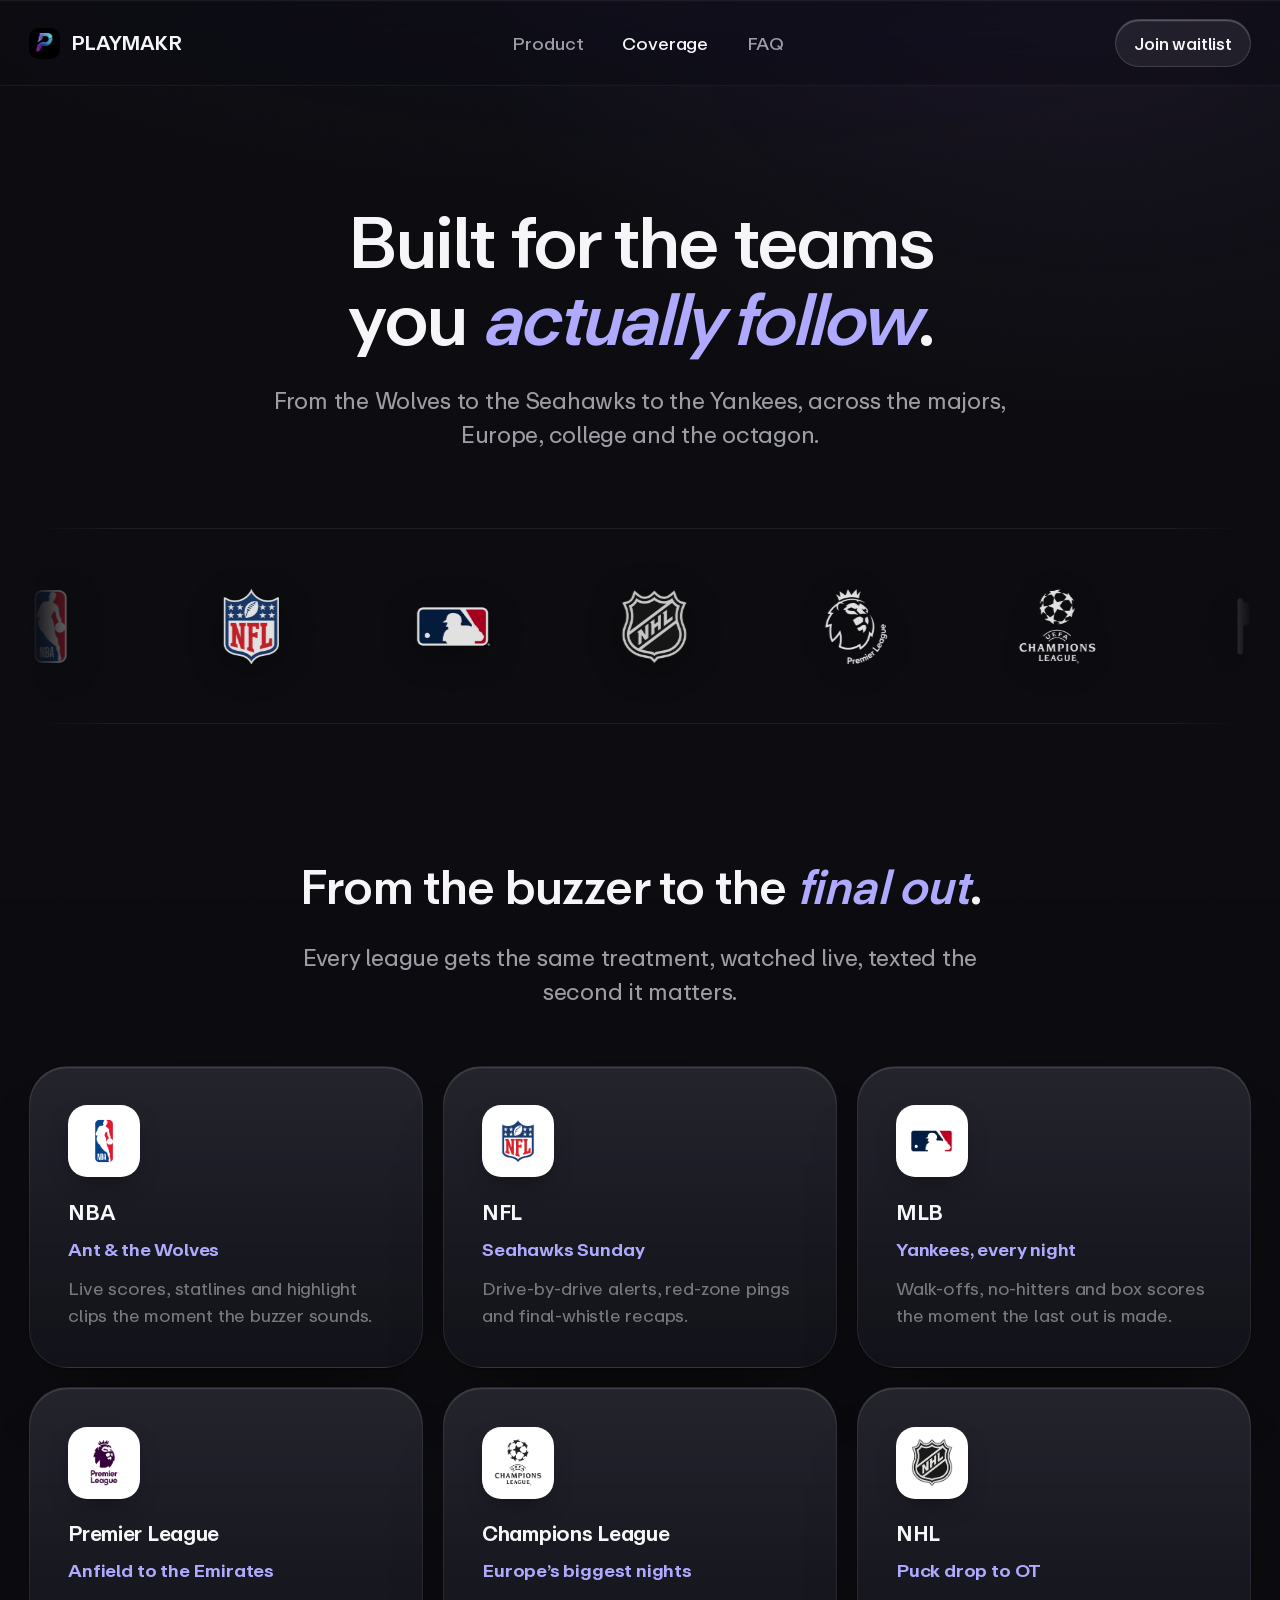
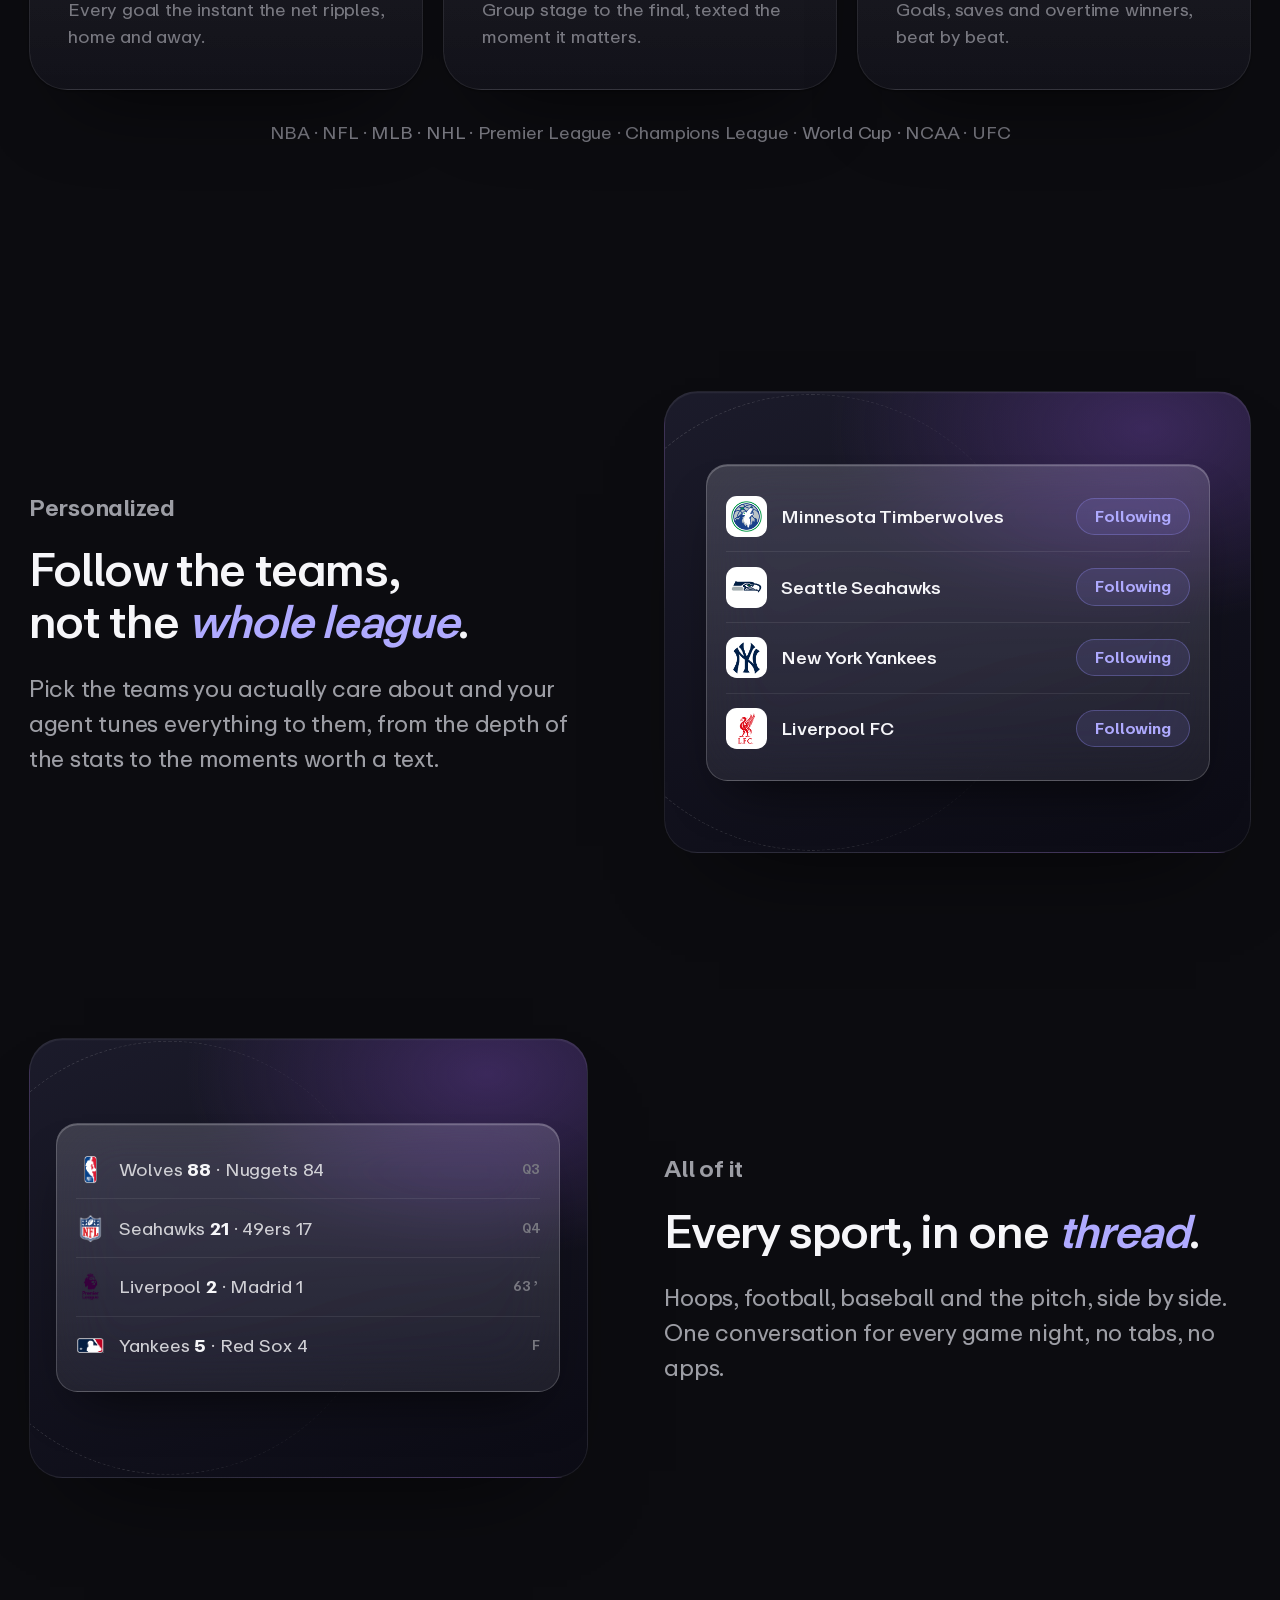
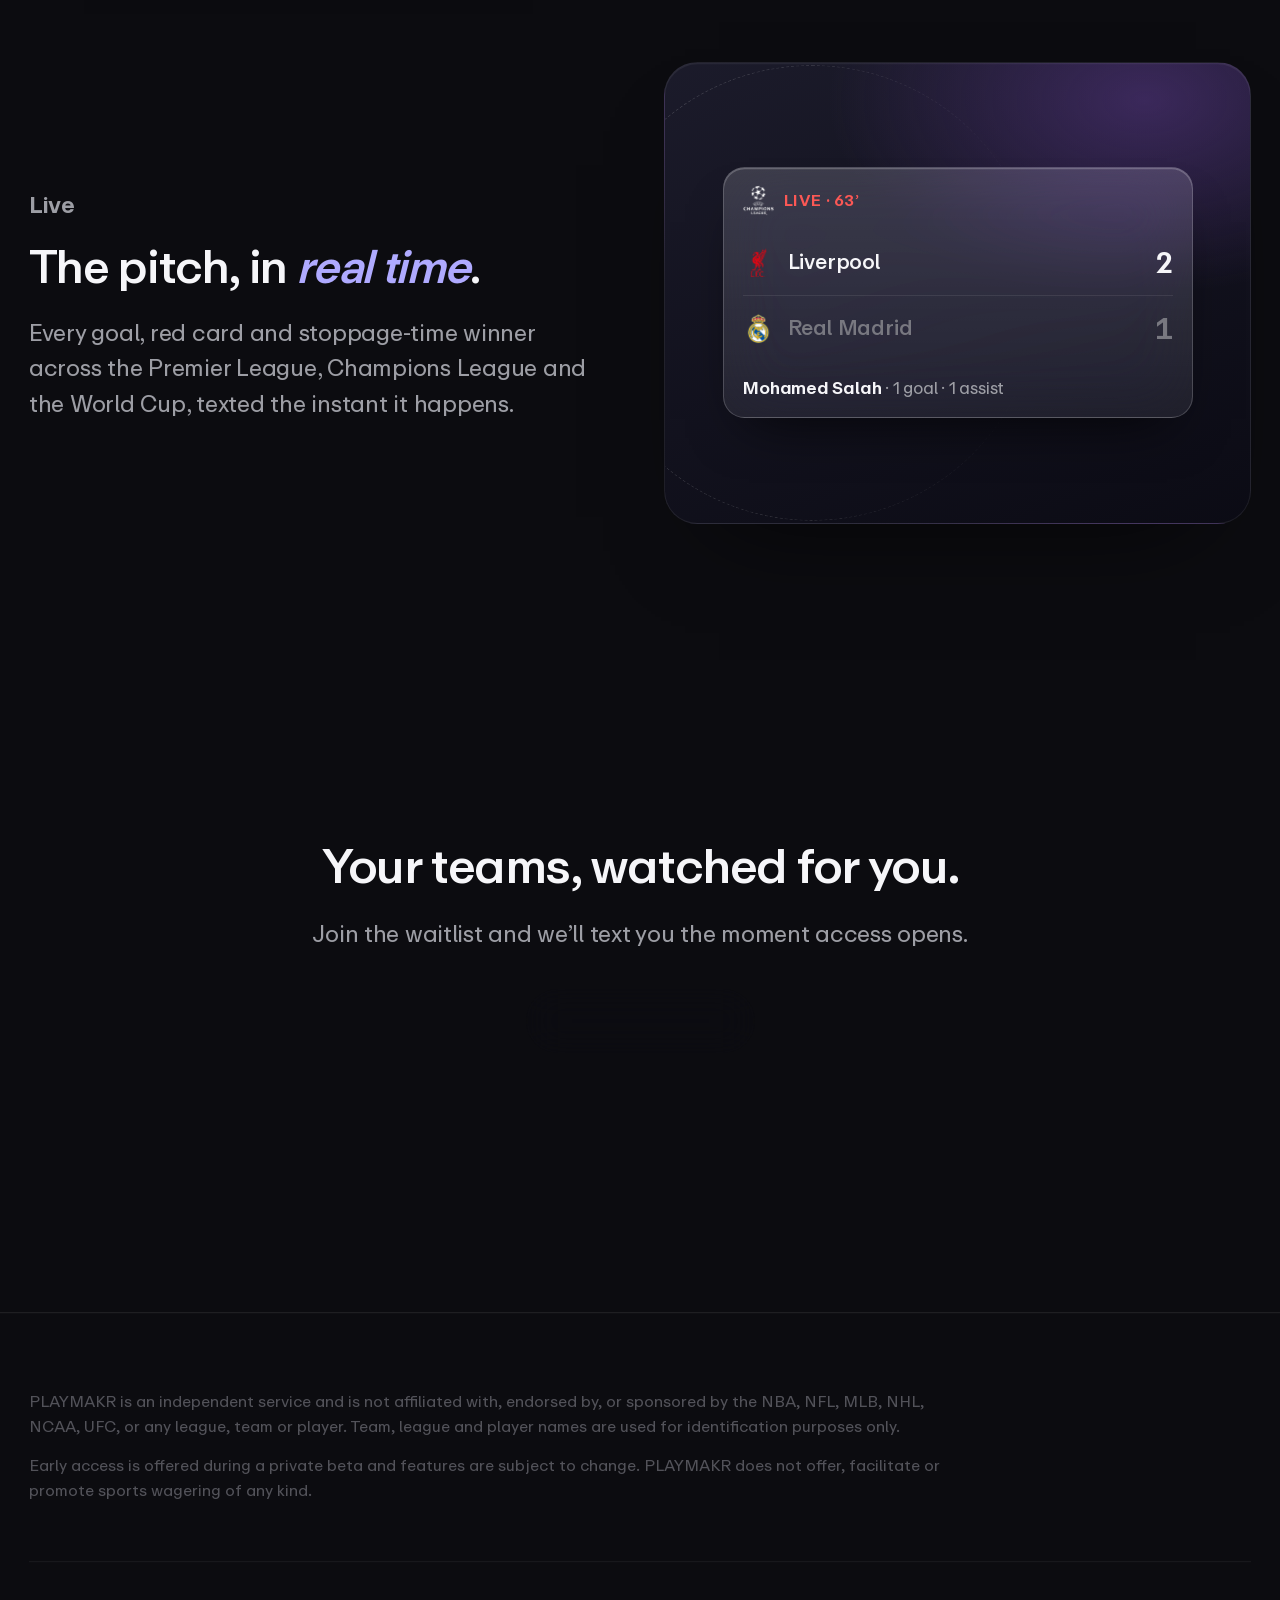
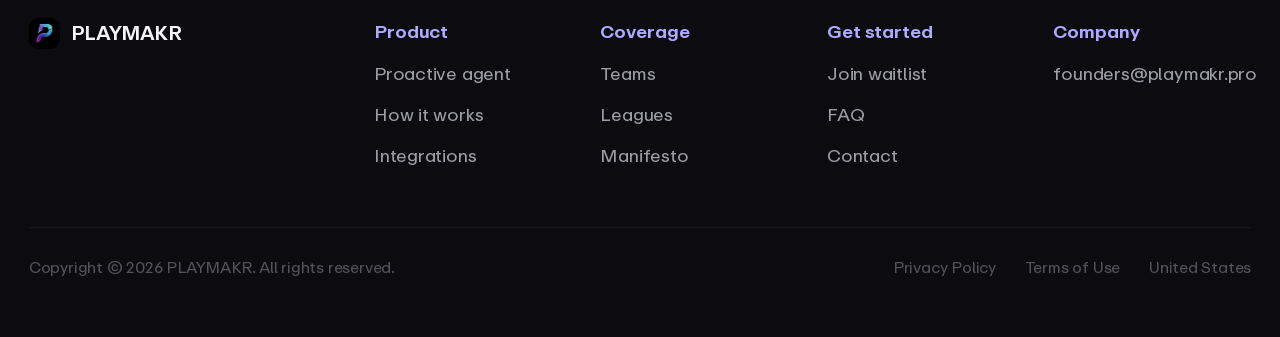
==== coverage.html @ e488f7ac "Render site at 120% scale by default Add zoom:1.2 to the root so every visitor sees the site at the " ====
<!doctype html>
<html lang="en">
<head>
	<meta charset="UTF-8" />
	<meta name="viewport" content="width=device-width, initial-scale=1.0" />
	<title>PLAYMAKR · Coverage</title>
	<meta name="description" content="From the Timberwolves to the Seahawks to the Yankees, PLAYMAKR covers every team you follow across the majors, college and the pitch." />
	<meta name="theme-color" content="#08070b" />
	<link rel="icon" type="image/png" sizes="48x48" href="assets/images/favicon-32.png" />
	<link rel="apple-touch-icon" href="assets/images/apple-touch-icon.png" />
	<link rel="stylesheet" href="styles.css?v=27" />
	<link rel="stylesheet" href="css/pages/coverage.css?v=27" />
</head>
<body>
	<div id="field" aria-hidden="true"></div>
	<div id="grain" aria-hidden="true"></div>

	<a class="skip" href="#main">Skip to content</a>

	<header class="nav" id="nav">
		<div class="nav__inner">
			<a class="brand" href="index.html" aria-label="PLAYMAKR home">
				<span class="brand__mark"><img src="assets/images/logo.png" alt="" width="24" height="24" /></span>
				<span class="brand__word">PLAYMAKR</span>
			</a>
			<nav class="nav__links" aria-label="Primary">
				<a href="product.html">Product</a>
				<a href="coverage.html" aria-current="page">Coverage</a>
				<a href="faq.html">FAQ</a>
			</nav>
			<div class="nav__right">
				<a class="nav__join" href="waitlist.html">Join waitlist</a>
				<button class="nav__burger" id="burger" aria-label="Menu" aria-expanded="false"><span></span><span></span></button>
			</div>
		</div>
		<div class="nav__mobile" id="navMobile">
			<a href="product.html">Product</a>
			<a href="coverage.html">Coverage</a>
			<a href="faq.html">FAQ</a>
			<a class="nav__mobile-cta" href="waitlist.html">Join waitlist</a>
		</div>
	</header>

	<main id="main">

		<!-- HERO -->
		<section class="sec page-hero cvg-top">
			<div class="wrap">
				<div class="sec__head sec--center">
					<h1 class="page-hero__h">Built for the teams<br>you <em>actually follow</em>.</h1>
					<p class="t-sub">From the Wolves to the Seahawks to the Yankees, across the majors, Europe, college and the octagon.</p>
				</div>

				<div class="marquee" aria-label="Leagues we cover">
					<div class="marquee__row" data-leagues></div>
				</div>
			</div>
		</section>

		<!-- LEAGUE GRID with real logos -->
		<section class="sec--tight"><div class="wrap">
			<div class="sec__head sec--center">
				<h2 class="t-h2">From the buzzer to the <em>final out</em>.</h2>
				<p class="t-sub">Every league gets the same treatment, watched live, texted the second it matters.</p>
			</div>
			<div class="cvg-grid">
					<div class="panel glass cvg-card" data-panel><div class="panel__body">
						<span class="cvg-card__logo"><img src="assets/images/leagues-real/nba.png" alt="NBA" width="40" height="40" /></span>
						<h3 class="t-h3">NBA</h3>
						<p class="cvg-card__team">Ant &amp; the Wolves</p>
						<p class="cap">Live scores, statlines and highlight clips the moment the buzzer sounds.</p>
					</div></div>
					<div class="panel glass cvg-card" data-panel><div class="panel__body">
						<span class="cvg-card__logo"><img src="assets/images/leagues-real/nfl.png" alt="NFL" width="40" height="40" /></span>
						<h3 class="t-h3">NFL</h3>
						<p class="cvg-card__team">Seahawks Sunday</p>
						<p class="cap">Drive-by-drive alerts, red-zone pings and final-whistle recaps.</p>
					</div></div>
					<div class="panel glass cvg-card" data-panel><div class="panel__body">
						<span class="cvg-card__logo"><img src="assets/images/leagues-real/mlb.png" alt="MLB" width="40" height="40" /></span>
						<h3 class="t-h3">MLB</h3>
						<p class="cvg-card__team">Yankees, every night</p>
						<p class="cap">Walk-offs, no-hitters and box scores the moment the last out is made.</p>
					</div></div>
					<div class="panel glass cvg-card" data-panel><div class="panel__body">
						<span class="cvg-card__logo"><img src="assets/images/leagues-real/premier-league.png" alt="Premier League" width="40" height="40" /></span>
						<h3 class="t-h3">Premier League</h3>
						<p class="cvg-card__team">Anfield to the Emirates</p>
						<p class="cap">Every goal the instant the net ripples, home and away.</p>
					</div></div>
					<div class="panel glass cvg-card" data-panel><div class="panel__body">
						<span class="cvg-card__logo"><img src="assets/images/leagues-real/champions-league.png" alt="Champions League" width="40" height="40" /></span>
						<h3 class="t-h3">Champions League</h3>
						<p class="cvg-card__team">Europe&rsquo;s biggest nights</p>
						<p class="cap">Group stage to the final, texted the moment it matters.</p>
					</div></div>
					<div class="panel glass cvg-card" data-panel><div class="panel__body">
						<span class="cvg-card__logo"><img src="assets/images/leagues-real/nhl.png" alt="NHL" width="40" height="40" /></span>
						<h3 class="t-h3">NHL</h3>
						<p class="cvg-card__team">Puck drop to OT</p>
						<p class="cap">Goals, saves and overtime winners, beat by beat.</p>
					</div></div>
			</div>
			<p class="cap" style="text-align:center;margin:24px auto 0;max-width:none">NBA · NFL · MLB · NHL · Premier League · Champions League · World Cup · NCAA · UFC</p>
		</div></section>

		<!-- FEATURE ROWS -->
		<section class="sec--tight"><div class="wrap feature-list">

			<!-- Follow teams, not leagues -->
			<div class="feature">
				<div class="feature__copy">
					<p class="feature__kicker">Personalized</p>
					<h2>Follow the teams, not the <em>whole league</em>.</h2>
					<p>Pick the teams you actually care about and your agent tunes everything to them, from the depth of the stats to the moments worth a text.</p>
				</div>
				<div class="feature__art art" data-panel data-lit>
					<div class="art__dashed" aria-hidden="true"></div>
					<div class="uicard follow">
						<div class="followrow"><span class="followrow__team"><img src="assets/images/teams/timberwolves.png" alt="" width="34" height="34" />Minnesota Timberwolves</span><span class="pill-on">Following</span></div>
						<div class="followrow"><span class="followrow__team"><img src="assets/images/teams/seahawks.png" alt="" width="34" height="34" />Seattle Seahawks</span><span class="pill-on">Following</span></div>
						<div class="followrow"><span class="followrow__team"><img src="assets/images/teams/yankees.png" alt="" width="34" height="34" />New York Yankees</span><span class="pill-on">Following</span></div>
						<div class="followrow"><span class="followrow__team"><img src="assets/images/teams/liverpool.png" alt="" width="34" height="34" />Liverpool FC</span><span class="pill-on">Following</span></div>
					</div>
				</div>
			</div>

			<!-- Every sport, one thread -->
			<div class="feature feature--flip">
				<div class="feature__copy">
					<p class="feature__kicker">All of it</p>
					<h2>Every sport, in one <em>thread</em>.</h2>
					<p>Hoops, football, baseball and the pitch, side by side. One conversation for every game night, no tabs, no apps.</p>
				</div>
				<div class="feature__art art" data-panel data-lit>
					<div class="art__dashed" aria-hidden="true"></div>
					<div class="uicard multiscore">
						<div class="msgame"><img src="assets/images/leagues-real/nba.png" alt="NBA" width="24" height="24" /><span class="msgame__t">Wolves <b>88</b> &middot; Nuggets 84</span><span class="msgame__s">Q3</span></div>
						<div class="msgame"><img src="assets/images/leagues-real/nfl.png" alt="NFL" width="24" height="24" /><span class="msgame__t">Seahawks <b>21</b> &middot; 49ers 17</span><span class="msgame__s">Q4</span></div>
						<div class="msgame"><img src="assets/images/leagues-real/premier-league.png" alt="EPL" width="24" height="24" /><span class="msgame__t">Liverpool <b>2</b> &middot; Madrid 1</span><span class="msgame__s">63&rsquo;</span></div>
						<div class="msgame"><img src="assets/images/leagues-real/mlb.png" alt="MLB" width="24" height="24" /><span class="msgame__t">Yankees <b>5</b> &middot; Red Sox 4</span><span class="msgame__s">F</span></div>
					</div>
				</div>
			</div>

			<!-- The pitch, in real time (existing) -->
			<div class="feature">
				<div class="feature__copy">
					<p class="feature__kicker">Live</p>
					<h2>The pitch, in <em>real time</em>.</h2>
					<p>Every goal, red card and stoppage-time winner across the Premier League, Champions League and the World Cup, texted the instant it happens.</p>
				</div>
				<div class="feature__art art" data-panel data-lit>
					<div class="art__dashed" aria-hidden="true"></div>
					<div class="uicard scorecard">
						<div class="scorecard__top">
							<img class="scorecard__lg" src="assets/images/leagues/champions-league.png" alt="Champions League" width="26" height="26" />
							<span class="scorecard__state">LIVE &middot; 63&rsquo;</span>
						</div>
						<div class="scorerow"><span class="scorerow__team"><img src="assets/images/teams/liverpool.png" alt="" width="26" height="26" />Liverpool</span><span class="scorerow__pts">2</span></div>
						<div class="scorerow scorerow--dim"><span class="scorerow__team"><img src="assets/images/teams/realmadrid.png" alt="" width="26" height="26" />Real Madrid</span><span class="scorerow__pts">1</span></div>
						<p class="scorecard__note"><b>Mohamed Salah</b> &middot; 1 goal &middot; 1 assist</p>
					</div>
				</div>
			</div>

		</div></section>

		<!-- CTA -->
		<section class="sec home-cta">
			<div class="wrap">
				<div class="sec__head sec--center">
					<h2 class="t-h2">Your teams, watched for you.</h2>
					<p class="t-sub">Join the waitlist and we&rsquo;ll text you the moment access opens.</p>
				</div>
				<div style="display:flex;justify-content:center;margin-top:32px"><a class="btn btn--lg" href="waitlist.html">Join the waitlist</a></div>
			</div>
		</section>
	</main>

	<footer class="foot">
		<div class="wrap">
			<div class="foot__notes">
				<p>PLAYMAKR is an independent service and is not affiliated with, endorsed by, or sponsored by the NBA, NFL, MLB, NHL, NCAA, UFC, or any league, team or player. Team, league and player names are used for identification purposes only.</p>
				<p>Early access is offered during a private beta and features are subject to change. PLAYMAKR does not offer, facilitate or promote sports wagering of any kind.</p>
			</div>
			<div class="foot__grid">
				<div class="foot__brand"><a class="brand" href="index.html" aria-label="PLAYMAKR home"><span class="brand__mark"><img src="assets/images/logo.png" alt="" width="22" height="22" /></span><span class="brand__word">PLAYMAKR</span></a></div>
				<nav class="foot__col" aria-label="Product"><h4>Product</h4><a href="product.html">Proactive agent</a><a href="product.html">How it works</a><a href="product.html">Integrations</a></nav>
				<nav class="foot__col" aria-label="Coverage"><h4>Coverage</h4><a href="coverage.html">Teams</a><a href="coverage.html">Leagues</a><a href="coverage.html">Manifesto</a></nav>
				<nav class="foot__col" aria-label="Get started"><h4>Get started</h4><a href="waitlist.html">Join waitlist</a><a href="faq.html">FAQ</a><a href="mailto:founders@playmakr.pro">Contact</a></nav>
				<nav class="foot__col" aria-label="Company"><h4>Company</h4><a href="mailto:founders@playmakr.pro">founders@playmakr.pro</a></nav>
			</div>
			<div class="foot__base">
				<span>Copyright &copy; 2026 PLAYMAKR. All rights reserved.</span>
				<div class="foot__legal"><a href="#">Privacy Policy</a><a href="#">Terms of Use</a><span>United States</span></div>
			</div>
		</div>
	</footer>

	<script src="app.js?v=27"></script>
</body>
</html>
---- styles.css ----
/* ==========================================================================
   PLAYMAKR . AAVE LIGHT
   Foundation stylesheet. Tokens, type, material, every component.
   An exact-template rebuild against aave.com's current light system.
   Light canvas. iPhone only. No build step.
   ========================================================================== */

/* --------------------------------------------------------------------------
   0. FONTS
   Hanken Grotesk stands in for aave's "Aave Repro": a geometric-humanist
   grotesk at the same 450-600 range. JetBrains Mono carries every number and
   micro-label. Fraunces italic is the accent face: the one word per headline
   that aave sets in a purple serif italic ("Everyone" -> "texts").
   -------------------------------------------------------------------------- */
/* aave.com's own type system, served from their public assets. */
@font-face{
	font-family:'Aave Repro';
	font-style:normal;
	font-weight:100 900;
	font-display:swap;
	src:url('assets/fonts/AaveReproVariable.woff2') format('woff2-variations');
}
@font-face{
	font-family:'Aave Repro Mono';
	font-style:normal;
	font-weight:100 900;
	font-display:swap;
	src:url('assets/fonts/AaveReproMonoVariable.woff2') format('woff2-variations');
}
@font-face{
	font-family:'FT Regola Neue';
	font-style:normal;
	font-weight:600;
	font-display:swap;
	src:url('assets/fonts/FTRegolaNeue-Semibold.otf') format('opentype');
}
@font-face{
	font-family:'FT Regola Neue';
	font-style:normal;
	font-weight:700;
	font-display:swap;
	src:url('assets/fonts/FTRegolaNeue-Bold.otf') format('opentype');
}
@font-face{
	font-family:'Aave Aguzzo';
	font-style:normal;
	font-weight:100 800;
	font-display:swap;
	src:url('assets/fonts/AaveAguzzo.woff2') format('woff2-variations');
}
/* Metric-matched fallback for Aave Repro. Kills the swap reflow. */
@font-face{
	font-family:'Repro Fallback';
	src:local('Helvetica Neue'),local('Arial'),local('Liberation Sans');
	size-adjust:98%;
	ascent-override:95%;
	descent-override:24%;
	line-gap-override:0%;
}

/* --------------------------------------------------------------------------
   1. TOKENS  (sampled directly from aave.com)
   -------------------------------------------------------------------------- */
:root{
	/* CANVAS + SURFACES  (near-black, OKLCH-tinted toward periwinkle 285deg) */
	--canvas:oklch(0.155 0.010 285);       /* page */
	--surface-1:oklch(0.192 0.013 285);    /* card face */
	--surface-2:oklch(0.225 0.015 285);    /* tinted well */
	--surface-3:oklch(0.265 0.016 285);    /* deeper well / track */
	--ink-section:oklch(0.135 0.010 285);  /* the deepest surface / dark pill */

	/* HAIRLINES + RINGS (light on dark) */
	--line-1:rgba(255,255,255,.08);
	--line-2:rgba(255,255,255,.14);
	--line-3:rgba(255,255,255,.05);
	--rim-hi:rgba(255,255,255,.24);        /* top edge catch-light on glass */
	--line-dark:rgba(255,255,255,.08);

	/* TEXT RAMP (near-white -> muted, tinted toward brand hue) */
	--fg-1:oklch(0.975 0.004 285);  /* strongest: headings, numbers */
	--fg-2:oklch(0.86 0.006 285);   /* body */
	--fg-3:oklch(0.70 0.010 285);   /* subheads */
	--fg-4:oklch(0.575 0.012 285);  /* captions, labels */
	--fg-5:oklch(0.44 0.012 285);   /* faint / legal */
	--on-dark-1:rgba(255,255,255,.95);
	--on-dark-2:rgba(255,255,255,.66);
	--on-dark-3:rgba(255,255,255,.44);

	/* PERIWINKLE. Primary fill + a brighter ink for text/links on dark. */
	--purple-1:oklch(0.70 0.155 285);   /* primary fills ~ #978eff */
	--purple-2:oklch(0.78 0.135 285);   /* links, eyebrows, accent ink ~ #b0a6ff */
	--purple-3:oklch(0.70 0.155 285);
	--purple-soft:oklch(0.70 0.155 285 / .12);
	--purple-soft-2:oklch(0.70 0.155 285 / .20);
	--rich-purple:oklch(0.64 0.175 285);
	--warm-purple:oklch(0.82 0.11 290);

	/* ACCENTS */
	--green:oklch(0.78 0.17 155);       /* the live / positive green */
	--green-soft:oklch(0.78 0.17 155 / .14);
	--red:oklch(0.68 0.20 25);          /* live dot, breaking */
	--yellow-1:oklch(0.80 0.15 80);     /* questionable */
	--fr-1:oklch(0.66 0.21 35);         /* out */

	/* TYPE — aave's own faces */
	--font-display:'Aave Repro','Repro Fallback',system-ui,sans-serif;
	--font-body:var(--font-display);
	--font-serif:'FT Regola Neue','Aave Aguzzo',Georgia,serif; /* the accent word */
	--font-mono:'Aave Repro Mono',ui-monospace,monospace;
	--font-ios:-apple-system,'SF Pro Text','SF Pro Display','Helvetica Neue',system-ui,sans-serif;

	/* SPACE */
	--s-1:4px; --s-2:8px; --s-3:12px; --s-4:16px; --s-5:24px;
	--s-6:32px; --s-7:48px; --s-8:64px; --s-9:96px; --s-10:120px;

	/* RADIUS (aave: 99px pills, 32px panels, 20-24px cards, 36px inputs) */
	--r-panel:32px;
	--r-card:22px;
	--r-well:14px;
	--r-bubble:18px;
	--r-pill:999px;

	/* MOTION */
	--ease-expo:cubic-bezier(.19,1,.22,1);
	--ease-spring:cubic-bezier(.175,.885,.32,1.1);
	--ease-hover:ease;

	/* light vector, still written by app.js; consumed lightly here */
	--lit-y:1;
	--lit-angle:180deg;

	--wrap:1140px;
	--gutter:24px;
	--nav-h:72px;

	--roll-lh:1.16;
}

@property --scrim{ syntax:'<number>'; inherits:true; initial-value:0; }
@property --scrim-cut{ syntax:'<number>'; inherits:true; initial-value:0; }

/* --------------------------------------------------------------------------
   2. RESET
   -------------------------------------------------------------------------- */
*,*::before,*::after{box-sizing:border-box}
*{margin:0}
html{
	/* Render the whole site as if the browser were zoomed to 120% — the scale
	   the design was dialled in at. Reflows like real browser zoom (not a
	   transform), so layout stays crisp. */
	zoom:1.2;
	-webkit-text-size-adjust:100%;
	scroll-behavior:smooth;
	overflow-x:clip;
	color-scheme:dark;
}
body{
	font-family:var(--font-body);
	font-weight:400;
	background:var(--canvas);
	color:var(--fg-2);
	line-height:1.5;
	letter-spacing:-.011em;
	-webkit-font-smoothing:antialiased;
	-moz-osx-font-smoothing:grayscale;
	text-rendering:optimizeLegibility;
	overflow-x:clip;
	min-height:100vh;
}
img,svg,video{display:block;max-width:100%}
a{color:inherit;text-decoration:none}
button{font:inherit;color:inherit;cursor:pointer;background:none;border:none;padding:0}
input{font:inherit;color:inherit}
ol,ul{list-style:none;padding:0}
::selection{background:var(--purple-1);color:#fff}
:focus-visible{outline:2px solid var(--purple-2);outline-offset:3px;border-radius:6px}
section{scroll-margin-top:calc(var(--nav-h) + 16px)}

.skip{position:absolute;left:-9999px;top:0;z-index:200;background:var(--ink-section);color:#fff;padding:10px 16px;border-radius:0 0 8px 0;font-weight:500}
.skip:focus{left:0}

/* --------------------------------------------------------------------------
   3. THE FIELD
   Aave keeps a single faint periwinkle bloom at the top of the page over pure
   white. No grain, no dark scrim. One soft light source, upper centre.
   -------------------------------------------------------------------------- */
#field{
	/* Slightly oversized so the subtle mouse-parallax translate never reveals an
	   edge. app.js eases --fx/--fy toward the pointer for a very slight drift. */
	position:fixed; inset:-28px; z-index:-1; pointer-events:none;
	transform:translate3d(var(--fx,0px),var(--fy,0px),0);
	will-change:transform;
	background:
		radial-gradient(110% 60% at 50% -12%,oklch(0.42 0.13 285 / .30) 0%,oklch(0.30 0.10 285 / .10) 32%,transparent 60%),
		radial-gradient(70vw 46vw at 84% 4%,oklch(0.50 0.12 300 / .12) 0%,transparent 58%),
		var(--canvas);
}
/* Grain kills 8-bit banding on the dark gradient — the loudest amateur tell.
   Inline data URI so the page opens from file://. */
#grain{
	position:fixed; inset:0; z-index:-1; pointer-events:none;
	background-image:url("data:image/svg+xml,%3Csvg xmlns='http://www.w3.org/2000/svg' width='160' height='160'%3E%3Cfilter id='n'%3E%3CfeTurbulence type='fractalNoise' baseFrequency='.8' numOctaves='4' stitchTiles='stitch'/%3E%3C/filter%3E%3Crect width='160' height='160' filter='url(%23n)'/%3E%3C/svg%3E");
	background-repeat:repeat;
	opacity:.03;
	mix-blend-mode:overlay;
}

/* --------------------------------------------------------------------------
   4. TYPE
   Aave's exact ratios: hero 72/-3.6px (-.05em), section 40/-1.2px (-.03em),
   sub 17-19 at grey, mono for labels and numbers.
   -------------------------------------------------------------------------- */
.t-hero{
	font-family:var(--font-display);
	font-size:clamp(2.75rem,1.15rem + 6.6vw,4.5rem);
	font-weight:500; line-height:1.05; letter-spacing:-.05em;
	color:var(--fg-1); text-wrap:balance;
}
.t-hero em,.t-hero .accent{
	font-family:var(--font-serif);
	font-style:italic; font-weight:500;
	color:var(--purple-2);
	letter-spacing:-.01em;
	padding-right:.04em;
}
.t-h1{
	font-family:var(--font-display);
	font-size:clamp(2rem,1.3rem + 2.6vw,2.9rem);
	font-weight:500; line-height:1.12; letter-spacing:-.03em;
	color:var(--fg-1); text-wrap:balance;
}
.t-h1 em,.t-h2 em{
	font-family:var(--font-serif);font-style:italic;font-weight:500;
	color:var(--purple-2);letter-spacing:-.01em;
}
.t-h2{
	font-family:var(--font-display);
	font-size:clamp(1.75rem,1.2rem + 2vw,2.5rem);
	font-weight:500; line-height:1.15; letter-spacing:-.03em;
	color:var(--fg-1); text-wrap:balance;
}
.t-h3{
	font-family:var(--font-display);
	font-size:1.0625rem; font-weight:600; line-height:1.35;
	letter-spacing:-.014em; color:var(--fg-1);
}
.t-sub{
	font-family:var(--font-display);
	font-size:clamp(1.0625rem,.98rem + .5vw,1.1875rem);
	font-weight:400; line-height:1.5; letter-spacing:-.012em;
	color:var(--fg-3); max-width:48ch; text-wrap:pretty;
}
.t-body{font-size:1rem;font-weight:400;line-height:1.55;letter-spacing:-.01em;color:var(--fg-2);text-wrap:pretty}

/* Eyebrows removed per direction — kill them everywhere. */
.eyebrow{display:none}
.cap{
	font-family:var(--font-display);
	font-size:.9375rem; font-weight:400; line-height:1.5;
	letter-spacing:-.011em; color:var(--fg-4);
	max-width:52ch; text-wrap:pretty;
}
.mono{
	font-family:var(--font-mono);
	font-size:.75rem; font-weight:500; line-height:1.2;
	letter-spacing:.02em; color:var(--fg-4);
	font-variant-numeric:tabular-nums;
}

/* Periods are plain punctuation — no green dot, no blink. */
.stop{color:inherit!important;animation:none!important}

/* --------------------------------------------------------------------------
   5. LAYOUT + SECTION RHYTHM
   -------------------------------------------------------------------------- */
.wrap{width:100%;max-width:var(--wrap);margin-inline:auto;padding-inline:var(--gutter)}
.sec{padding-block:var(--s-10)}
.sec--tight{padding-block:var(--s-8)}
@media(max-width:760px){ .sec{padding-block:80px} }

.sec__head{max-width:64ch}
.sec--center,.sec--center.sec__head,.sec--center .sec__head{text-align:center;margin-inline:auto}
.sec--center .t-sub,.sec--center.sec__head .t-sub{margin-inline:auto}
.sec--center .t-h2{max-width:24ch;margin-inline:auto}
.sec__head .eyebrow + .t-h2,
.sec__head .eyebrow + .t-h1{margin-top:var(--s-4)}
.sec__head .t-h2 + .t-sub,
.sec__head .t-h1 + .t-sub{margin-top:20px}
.sec__head + *{margin-top:var(--s-7)}
.panel + .cap{margin-top:var(--s-5)}

.grid-2{display:grid;grid-template-columns:repeat(2,minmax(0,1fr));gap:var(--s-4)}
@media(max-width:760px){ .grid-2{grid-template-columns:1fr} }

.stack{display:grid;gap:var(--s-6)}
.stack__item{display:flex;flex-direction:column}
.stack__item .cap{margin-top:var(--s-5)}

/* --------------------------------------------------------------------------
   6. MATERIAL: THE LIGHT CARD
   Aave has no glass. A card is a white face, one warm hairline, and a soft
   two-part shadow. .glass keeps its name so markup and JS resolve; here it is
   simply the light card, and the refraction layer is retired.
   -------------------------------------------------------------------------- */
.glass{
	position:relative;
	background:var(--surface-1);
	border:1px solid var(--line-1);
	border-radius:var(--r-panel);
	box-shadow:
		inset 0 1px 0 var(--rim-hi),
		0 1px 2px rgba(0,0,0,.4),
		0 30px 60px -30px rgba(0,0,0,.7);
	isolation:isolate;
}
.glass__refract{display:none}

/* --------------------------------------------------------------------------
   7. PANEL
   -------------------------------------------------------------------------- */
.panel{
	position:relative;
	border-radius:var(--r-panel);
	border:1px solid var(--line-1);
	/* solid glass look (no backdrop-filter — that caused sibling repaint flicker) */
	background:
		linear-gradient(180deg,rgba(255,255,255,.06),rgba(255,255,255,.015)),
		linear-gradient(180deg,oklch(0.205 0.02 285),oklch(0.165 0.016 285));
	box-shadow:
		inset 0 1px 0 rgba(255,255,255,.12),
		0 1px 2px rgba(0,0,0,.4),
		0 40px 70px -40px rgba(0,0,0,.72);
	padding:0;
	overflow:hidden;
	transition:border-color 400ms var(--ease-hover);
}
.panel.glass{background:
		linear-gradient(180deg,rgba(255,255,255,.06),rgba(255,255,255,.015)),
		linear-gradient(180deg,oklch(0.205 0.02 285),oklch(0.165 0.016 285))}
.panel__body{
	position:relative;z-index:1;
	border-radius:calc(var(--r-panel) - 1px);
	padding:var(--s-6);
}
.panel__body--flush{padding:0;overflow:hidden}

/* The purple glow-blob is removed — it read as AI slop. Cards are clean. */
.panel__bloom{display:none}

/* Panel entrance. A soft lift + fade of the whole card. */
.js .panel[data-panel]{
	opacity:0;transform:translateY(14px) scale(.99);
}
.js .panel[data-panel] .panel__bloom{background-position:var(--fx) var(--fy);opacity:0}
.js .panel[data-panel].is-in{
	opacity:1;transform:none;
	transition:opacity 700ms var(--ease-expo),transform 700ms var(--ease-expo);
}
.js .panel[data-panel].is-in .panel__bloom{background-position:var(--bx) var(--by);opacity:.8}
.panel[data-panel]:hover{border-color:var(--line-2)}

/* Nested card */
.card{
	position:relative;
	background:var(--surface-2);
	border:1px solid var(--line-1);
	border-radius:var(--r-card);
	padding:var(--s-4);
}
.card--frag{width:100%;max-width:390px;margin-inline:auto}

/* --------------------------------------------------------------------------
   8. NAV
   Aave: transparent at top, a white blur with a hairline once scrolled.
   -------------------------------------------------------------------------- */
.nav{
	position:fixed;inset:0 0 auto 0;z-index:80;
	height:var(--nav-h);
	--depth:0;
	/* always a real glass bar, denser once scrolled */
	-webkit-backdrop-filter:blur(18px) saturate(1.5);
	backdrop-filter:blur(18px) saturate(1.5);
	background:oklch(0.155 0.010 285 / calc(.45 + var(--depth) * .38));
	box-shadow:
		inset 0 1px 0 rgba(255,255,255,.06),
		inset 0 -1px 0 rgba(255,255,255,calc(.05 + var(--depth) * .06));
}
.nav__inner{
	max-width:var(--wrap);height:var(--nav-h);margin-inline:auto;
	padding-inline:var(--gutter);
	display:flex;align-items:center;justify-content:space-between;gap:var(--s-5);
}
.brand{display:inline-flex;align-items:center;gap:9px}
.brand__mark{width:26px;height:26px;border-radius:8px;overflow:hidden;flex:none}
.brand__mark img{width:100%;height:100%;object-fit:cover}
.brand__word{
	font-family:var(--font-display);
	font-weight:600;font-size:1rem;letter-spacing:-.02em;color:var(--fg-1);
}
.nav__links{display:flex;gap:var(--s-6)}
.nav__links a{
	font-family:var(--font-display);
	font-size:.9375rem;font-weight:450;letter-spacing:-.006em;
	color:var(--fg-3);transition:color 150ms var(--ease-hover);
}
.nav__links a:hover,.nav__links a[aria-current=page]{color:var(--fg-1)}
.nav__right{display:flex;align-items:center;gap:var(--s-3)}
.nav__burger{display:none;flex-direction:column;gap:5px;padding:8px;border-radius:8px}
.nav__burger span{
	display:block;width:18px;height:1.5px;background:var(--fg-1);
	transition:transform 300ms var(--ease-expo),opacity 300ms var(--ease-expo);
}
.nav.is-open .nav__burger span:first-child{transform:translateY(3.25px) rotate(45deg)}
.nav.is-open .nav__burger span:last-child{transform:translateY(-3.25px) rotate(-45deg)}
.nav__mobile{display:none}

@media(max-width:860px){
	.nav__links{display:none}
	.nav__burger{display:flex}
	.nav__join{display:none}
	.nav__mobile{
		display:grid;gap:2px;
		padding:var(--s-2) var(--gutter) var(--s-5);
		background:oklch(0.155 0.010 285 / .96);
		-webkit-backdrop-filter:blur(22px) saturate(1.4);
		backdrop-filter:blur(22px) saturate(1.4);
		box-shadow:inset 0 -1px 0 var(--line-1);
		clip-path:inset(0 0 100% 0);
		transition:clip-path 420ms var(--ease-expo);
	}
	.nav.is-open .nav__mobile{clip-path:inset(0 0 0 0)}
	.nav.is-open{background:oklch(0.155 0.010 285 / .96);-webkit-backdrop-filter:blur(22px);backdrop-filter:blur(22px)}
	.nav__mobile a{
		font-family:var(--font-display);font-size:1.0625rem;font-weight:500;
		color:var(--fg-2);padding:var(--s-3) 0;
		box-shadow:inset 0 -1px 0 var(--line-3);
	}
	.nav__mobile .nav__mobile-cta{
		margin-top:var(--s-3);box-shadow:none;color:#fff;
		background:var(--purple-1);border-radius:var(--r-pill);
		text-align:center;font-weight:500;padding:var(--s-3) var(--s-4);
	}
}

/* --------------------------------------------------------------------------
   9. BUTTONS  (aave: full pills; purple primary, soft-purple ghost, dark join)
   -------------------------------------------------------------------------- */
.btn{
	display:inline-flex;align-items:center;justify-content:center;gap:.5em;
	font-family:var(--font-display);
	font-size:1rem;font-weight:500;letter-spacing:-.01em;line-height:1;
	color:#fff;
	background:oklch(0.70 0.155 285 / .30);
	-webkit-backdrop-filter:blur(16px) saturate(1.4);
	backdrop-filter:blur(16px) saturate(1.4);
	border:1px solid oklch(0.80 0.13 285 / .45);border-radius:var(--r-pill);
	padding:.9em 1.5em;white-space:nowrap;
	box-shadow:inset 0 1px 0 rgba(255,255,255,.30),0 10px 26px -14px oklch(0.70 0.155 285 / .6);
	transition:transform 150ms var(--ease-hover),background-color 150ms var(--ease-hover),box-shadow 150ms var(--ease-hover),border-color 150ms var(--ease-hover);
}
.btn:hover{background:oklch(0.70 0.155 285 / .42);border-color:oklch(0.82 0.13 285 / .6)}
.btn:active{transform:scale(.99)}
.btn--lg{font-size:1.0625rem;padding:1.02em 1.7em}
.btn--ghost{
	color:var(--fg-1);background:rgba(255,255,255,.07);border-color:rgba(255,255,255,.16);
	-webkit-backdrop-filter:blur(16px) saturate(1.3);backdrop-filter:blur(16px) saturate(1.3);
	box-shadow:inset 0 1px 0 var(--rim-hi);
}
.btn--ghost:hover{background:rgba(255,255,255,.12);border-color:rgba(255,255,255,.26)}
/* glass elements repaint their backdrop on transform — pin them to stop the
   white-highlight flicker on hover */
.btn,.nav__join,.panel,.notif__body,.alert{transform:translateZ(0);backface-visibility:hidden}
.btn--dark{color:var(--fg-1);background:rgba(255,255,255,.06);border-color:var(--line-2);box-shadow:none}
.btn--dark:hover{background:rgba(255,255,255,.10)}
.btn--purple{color:oklch(0.16 0.02 285);background:var(--purple-1)}
.btn--purple:hover{background:oklch(0.745 0.15 285)}
.btn[disabled],.btn[aria-disabled=true]{opacity:.55;pointer-events:none}

/* The nav "join" pill. A quiet glass pill on dark. */
.nav__join{
	font-family:var(--font-display);
	font-size:.875rem;font-weight:500;color:var(--fg-1);
	background:rgba(255,255,255,.07);border:1px solid var(--line-2);
	border-radius:var(--r-pill);padding:.62em 1.1em;
	box-shadow:inset 0 1px 0 var(--rim-hi);
	transition:background-color 150ms var(--ease-hover),transform 150ms var(--ease-hover);
}
.nav__join:hover{background:rgba(255,255,255,.12);transform:translateY(-1px)}

.alink{
	display:inline-flex;align-items:center;gap:.35em;
	font-family:var(--font-display);font-size:.9375rem;font-weight:500;
	color:var(--purple-2);transition:color 150ms var(--ease-hover);
}
.alink:hover{color:var(--rich-purple)}
.alink span{transition:transform 200ms var(--ease-hover)}
.alink:hover span{transform:translateX(3px)}

/* --------------------------------------------------------------------------
   10. HERO
   Two modes: the default two-column subpage hero, and .hero--center, aave's
   home composition (stacked, centred, phones below).
   -------------------------------------------------------------------------- */
.hero{
	position:relative;
	padding-block:calc(var(--nav-h) + 72px) var(--s-9);
	display:grid;
	grid-template-columns:minmax(0,1fr) minmax(0,auto);
	align-items:center;
	gap:var(--s-8);
	max-width:var(--wrap);margin-inline:auto;padding-inline:var(--gutter);
}
.hero__copy{min-width:0}
.hero__copy .t-sub{margin-top:var(--s-5);max-width:42ch}
.hero__cta{display:flex;align-items:center;gap:var(--s-3);margin-top:var(--s-7);flex-wrap:wrap}
.hero__stage{display:flex;justify-content:center}
.hero__eyebrow{
	display:inline-flex;align-items:center;gap:.5em;
	font-family:var(--font-display);font-size:1rem;font-weight:500;
	letter-spacing:-.01em;color:var(--fg-2);
}
.hero__eyebrow img{width:26px;height:26px;border-radius:7px}

/* --- centred home hero --- */
.hero--center{
	display:block;text-align:center;
	padding-block:calc(var(--nav-h) + 64px) 0;
	max-width:none;padding-inline:0;
}
.hero--center .hero__copy{max-width:1000px;margin-inline:auto;padding-inline:var(--gutter)}
.hero--center .t-hero{margin-top:var(--s-5)}
.hero--center .t-sub{margin:var(--s-5) auto 0;max-width:44ch}
.hero--center .hero__cta{justify-content:center;margin-top:var(--s-6)}
.hero--center .hero__stage{margin-top:var(--s-8)}

@media(max-width:900px){
	.hero{grid-template-columns:1fr;gap:var(--s-8);padding-block:calc(var(--nav-h) + 48px) var(--s-8)}
	.hero__copy{max-width:none}
}

/* --------------------------------------------------------------------------
   10b. THREE-PHONE STAGE  (aave's signature hero graphic)
   Center phone in front; two side phones behind, lower, partly eclipsed.
   -------------------------------------------------------------------------- */
/* aave-style hero mockup: BIG phones sitting on the page (no box), cut off at
   the fold, over a soft lavender glow. */
.hero--center{position:relative;overflow:hidden}
/* The ONE lavender pool. It sits behind the whole hero (z-index:-1), NOT inside
   the stage, so the stage's overflow:hidden can't clip it into a hard seam. The
   phones dissolve (via their mask) straight through into this single smooth glow
   — no second line. */
.hero--center::after{
	content:"";position:absolute;z-index:-1;pointer-events:none;
	left:-20%;right:-20%;bottom:-3%;height:66%;
	background:radial-gradient(54% 96% at 50% 100%,
		oklch(0.58 0.15 288 / .52) 0%,
		oklch(0.48 0.13 288 / .32) 24%,
		oklch(0.38 0.10 288 / .16) 44%,
		oklch(0.31 0.07 288 / .06) 60%,
		transparent 74%);
}
.hero__stage{
	position:relative;margin-top:var(--s-7);
	height:clamp(360px,38vw,516px);   /* clips all three phones at the same fold */
	overflow:hidden;
}
/* (Pool moved to .hero--center::after so the stage's overflow:hidden can't clip
   it into a hard seam.) */
.phones{
	position:absolute;left:0;right:0;top:0;height:100%;
	display:flex;justify-content:center;align-items:flex-start;
	isolation:isolate;
	/* The mask is sized to the VISIBLE box (height:100% of the stage), so the
	   fade lands at the fold — not far below it on the full-height phones.
	   Centred above the stage, so the transparent edge is a downward dome:
	   the centre phone extends lowest, the side phones fade higher up. */
	-webkit-mask-image:radial-gradient(112% 122% at 50% -14%,#000 62%,rgba(0,0,0,.45) 78%,transparent 88%);
	mask-image:radial-gradient(112% 122% at 50% -14%,#000 62%,rgba(0,0,0,.45) 78%,transparent 88%);
	-webkit-mask-repeat:no-repeat;mask-repeat:no-repeat;
	-webkit-mask-size:100% 100%;mask-size:100% 100%;
}
.rphone{
	position:relative;flex:none;
	container-type:inline-size;
	width:clamp(266px,24vw,338px);
	filter:drop-shadow(0 34px 54px rgba(0,0,0,.5));
}
.rphone__img{width:100%;height:auto;display:block;position:relative;z-index:2;pointer-events:none}
/* the render's screen is cut out; the live screen sits behind, the real frame's
   own bezel defines the exact fit and curve. */
.rphone__screen{
	position:absolute;z-index:1;overflow:hidden;
	/* Fills the Apple iPhone 16 Pro frame's cut hole (measured 7.26 / 6.97 /
	   3.54). Seated a hair OVER the hole; the frame is fully OPAQUE around the
	   cutout (unlike the old render's transparent shoulders), so it cleanly
	   clips every edge to the real display shape — the screen cannot poke out. */
	left:7.05%;right:6.75%;top:3.3%;bottom:0;
	border-radius:5.5cqw 5.5cqw 0 0;
	background:linear-gradient(180deg,#17161f,#0d0d13 60%);
	font-family:var(--font-ios);
}
/* the screen emits a little light, like an OLED that's on */
.rphone__screen::before{
	content:"";position:absolute;inset:0;z-index:20;pointer-events:none;
	background:radial-gradient(100% 34% at 50% -6%,oklch(0.72 0.13 285 / .22),transparent 66%);
}
.rphone__screen .chat,.rphone__screen .b,.rphone__screen .chat__name,
.rphone__screen .chat__sub,.rphone__screen .sb__team,.rphone__screen .sb__line{font-family:var(--font-ios)}
.rphone__screen .chat{background:linear-gradient(180deg,#17161f,#0c0c12 64%)}
.rphone__screen .chat__nav{background:rgba(30,28,40,.55)}
.rphone__screen .b{max-width:76%}
.rphone__screen .b--card,.rphone__screen .b--clip{max-width:86%}
/* real iOS fonts for the timestamp + live labels (no slop mono) */
.rphone__screen .day{font-family:var(--font-ios);letter-spacing:0;text-transform:none;font-size:.66rem;color:rgba(255,255,255,.5)}
.rphone__screen .sb__state{font-family:var(--font-ios);letter-spacing:.02em;font-size:.62rem}
/* real team logos inside the phone score card */
.rphone__screen .sb__team img{width:16px;height:16px;object-fit:contain;flex:none}
.rphone__screen .chat__body{padding-bottom:20px}
.rphone__screen .ios-input{display:none}
/* thinner contact header so the messages get room */
.rphone__screen .chat__nav{padding:11.5cqw 4cqw 2.6cqw;gap:1.6cqw}
.rphone__screen .chat__avatar{width:8.6cqw;height:8.6cqw;border-radius:2.6cqw}
.rphone__screen .chat__name{font-size:3.3cqw}
.rphone__screen .chat__sub{font-size:2.6cqw}
/* The body content was authored in fixed rem/px for a larger mockup, so on
   these ~338px hero phones it renders over-zoomed. Re-scale it in container
   units (cqw = 1% of the phone width) to real iPhone-screenshot density. */
/* The Apple frame is tall, so bottom-aligned messages fell below the fold into
   the fade. Top-align the thread so the conversation fills the visible screen. */
.rphone__screen .chat__body{gap:2.1cqw;padding:3.4cqw 3.6cqw 5cqw;justify-content:flex-start}
.rphone__screen .day{font-size:2.7cqw;margin:.6cqw 0}
.rphone__screen .b{font-size:3.5cqw;padding:2.3cqw 3.3cqw;border-radius:4.6cqw;max-width:74%}
.rphone__screen .b--out{border-bottom-right-radius:1.2cqw}
.rphone__screen .b--in{border-bottom-left-radius:1.2cqw}
.rphone__screen .b--mini{font-size:3.3cqw}
.rphone__screen .b--card{padding:2.6cqw;gap:2.2cqw;max-width:88%}
.rphone__screen .sb{border-radius:3.2cqw;padding:2.4cqw 3cqw}
.rphone__screen .sb__state{font-size:2.5cqw;gap:1.5cqw}
.rphone__screen .sb__live::before{width:1.5cqw;height:1.5cqw}
.rphone__screen .sb__row{margin-top:1.5cqw}
.rphone__screen .sb__team{font-size:3.4cqw;gap:2cqw}
.rphone__screen .sb__team img{width:4.4cqw;height:4.4cqw}
.rphone__screen .sb__pts{font-size:4.2cqw}
.rphone__screen .sb__line{font-size:2.9cqw}
.rphone__screen .clipv__meta{padding:2.4cqw 3.2cqw}
.rphone__screen .clipv__meta b{font-size:3.3cqw}
.rphone__screen .clipv__meta small{font-size:2.7cqw;margin-top:.6cqw}
.rphone__screen .clipv__tag{font-size:2.4cqw}
.rphone__screen .clipv__play{width:11cqw;height:11cqw}
/* the Dynamic Island, drawn on the live screen (the render's is covered) */
/* The Apple frame has a REAL Dynamic Island baked in, so we no longer draw one. */
.rphone__screen::after{display:none}
.rphone__status{
	position:absolute;top:0;left:0;right:0;z-index:11;height:11.5cqw;
	display:flex;align-items:center;justify-content:space-between;
	/* pushed down so the time + battery line up with the frame's real island */
	padding:4.6cqw 8cqw 0;pointer-events:none;
	font-family:var(--font-ios);
}
.rphone__status time{font-size:3.7cqw;font-weight:600;color:#fff;letter-spacing:.02em}
.rphone__status .ind{display:flex;gap:1.4cqw;align-items:center}
.rphone__status .ind i{display:block;background:#fff}
.rphone__status .sig{width:4.4cqw;height:2.8cqw;-webkit-mask:url("data:image/svg+xml,%3Csvg xmlns='http://www.w3.org/2000/svg' viewBox='0 0 18 11'%3E%3Crect x='0' y='7.5' width='3' height='3.5' rx='1'/%3E%3Crect x='5' y='5' width='3' height='6' rx='1'/%3E%3Crect x='10' y='2.5' width='3' height='8.5' rx='1'/%3E%3Crect x='15' y='0' width='3' height='11' rx='1'/%3E%3C/svg%3E") center/contain no-repeat;mask:url("data:image/svg+xml,%3Csvg xmlns='http://www.w3.org/2000/svg' viewBox='0 0 18 11'%3E%3Crect x='0' y='7.5' width='3' height='3.5' rx='1'/%3E%3Crect x='5' y='5' width='3' height='6' rx='1'/%3E%3Crect x='10' y='2.5' width='3' height='8.5' rx='1'/%3E%3Crect x='15' y='0' width='3' height='11' rx='1'/%3E%3C/svg%3E") center/contain no-repeat}
.rphone__status .bat{width:6cqw;height:3cqw;border:.5cqw solid rgba(255,255,255,.6);border-radius:1cqw;background:none;position:relative}
.rphone__status .bat::after{content:"";position:absolute;inset:.6cqw;background:#fff;border-radius:.3cqw}

.phones .rphone--center{z-index:3;order:2}
.phones .rphone--side{z-index:1;transform:scale(.9) translateY(11%);transform-origin:top center}
.phones .rphone--left{order:1;margin-right:-4%}
.phones .rphone--right{order:3;margin-left:-4%}
@media(max-width:900px){
	.phones .rphone--side{display:none}
	.phones .rphone--center{margin:0;width:clamp(270px,80vw,360px)}
}

/* --------------------------------------------------------------------------
   11. THE IPHONE
   The phone frame sits on white, exactly like aave's mockups. The screen is a
   real dark iMessage thread — authentic, and the same dark phone aave puts on
   the right of its own hero.
   -------------------------------------------------------------------------- */
.device{
	position:relative;
	container-type:inline-size;
	width:clamp(272px,29vw,332px);
	aspect-ratio:9/19.3;
	border-radius:52px;
	padding:11px;
	flex:none;
	background:linear-gradient(160deg,#e7e6ea,#c9c7cf 30%,#b7b5be 64%,#dedce2);
	box-shadow:
		0 0 0 1px rgba(37,34,40,.06),
		inset 0 0 0 1.5px rgba(255,255,255,.35),
		0 40px 90px -30px rgba(37,34,40,.4),
		0 8px 22px -12px rgba(37,34,40,.28);
}
.device--sm{width:clamp(220px,22vw,262px);border-radius:42px;padding:9px}
.device--sm .device__screen{border-radius:34px}
.device::before{
	content:"";position:absolute;left:-2.5px;top:21%;width:3px;height:5.6%;
	border-radius:3px 0 0 3px;background:linear-gradient(90deg,#b9b7c0,#8f8d96);
	box-shadow:0 19.8cqw 0 -.2px #b9b7c0,0 32.5cqw 0 -.2px #b9b7c0;
}
.device::after{
	content:"";position:absolute;right:-2.5px;top:30%;width:3px;height:8.5%;
	border-radius:0 3px 3px 0;background:linear-gradient(270deg,#b9b7c0,#8f8d96);
}
.device__screen{
	position:relative;height:100%;border-radius:42px;overflow:hidden;
	background:#000;box-shadow:inset 0 0 0 1px rgba(0,0,0,.9);
}
.device__screen::after{
	content:"";position:absolute;inset:0;z-index:8;pointer-events:none;
	background:linear-gradient(160deg,rgba(255,255,255,.06),transparent 30%);
}

/* Side-phone light screens (lock screen / scores). */
.device__screen--light{background:linear-gradient(180deg,#f4f3f7,#e9e7ee)}

/* THE ISLAND */
.device__island{
	position:absolute;top:calc(11px + 2.8cqw);left:50%;
	transform:translateX(-50%);
	width:31cqw;height:9.2cqw;
	background:#000;border-radius:var(--r-pill);
	z-index:9;
	display:flex;align-items:center;justify-content:center;
	overflow:hidden;
	transition:width 420ms var(--ease-spring),height 420ms var(--ease-spring);
}
.device__island::after{
	content:"";position:absolute;right:3.2cqw;top:50%;transform:translateY(-50%);
	width:2cqw;height:2cqw;border-radius:50%;
	background:radial-gradient(circle at 35% 35%,#2b3550,#05060a 70%);
	box-shadow:0 0 0 1px rgba(255,255,255,.06);
	transition:opacity 240ms var(--ease-expo);
}
.device__island.is-live{width:52cqw;height:11.2cqw}
.device__island.is-alert{width:81.4cqw;height:26.5cqw}
.device__island.is-live::after,
.device__island.is-alert::after{opacity:0}
.island__inner{
	position:absolute;inset:0;
	display:flex;align-items:center;justify-content:space-between;gap:1.2cqw;
	padding:0 3cqw;
	opacity:0;pointer-events:none;
	transition:opacity 240ms var(--ease-expo);
}
.device__island.is-live .island__inner--live,
.device__island.is-alert .island__inner--alert{opacity:1}
.device__island.is-alert .island__inner--live{opacity:0}
.island__inner--alert{flex-direction:column;align-items:flex-start;justify-content:center;gap:1.2cqw;padding:3.4cqw 4.6cqw}
.island__side{display:inline-flex;align-items:center;gap:1.2cqw;flex:none;white-space:nowrap}
.island__inner .tm{display:none}
.island__score{
	font-family:var(--font-mono);font-size:3.4cqw;font-weight:500;
	color:#fff;font-variant-numeric:tabular-nums;letter-spacing:.01em;
	line-height:1;
	flex:none;white-space:nowrap;display:inline-flex;align-items:center;
}
.island__lab{font-family:var(--font-mono);font-size:2.6cqw;font-weight:500;letter-spacing:.08em;text-transform:uppercase;color:rgba(255,255,255,.55);line-height:1}
.island__dot{width:1.8cqw;height:1.8cqw;border-radius:50%;background:var(--red);flex:none}
.island__t{font-family:var(--font-display);font-size:3.6cqw;font-weight:600;color:#fff;letter-spacing:-.008em;line-height:1.2}
.island__s{font-family:var(--font-display);font-size:3.1cqw;color:rgba(255,255,255,.6);line-height:1.2}
.island__score .roll{width:auto;min-width:1ch}
@keyframes live-dot{ 0%,100%{opacity:1} 50%{opacity:.35} }

/* iOS status bar (dark screen). */
.ios-status{
	position:absolute;top:0;left:0;right:0;height:14.5cqw;z-index:10;
	display:flex;align-items:center;justify-content:space-between;
	padding:2.6cqw 5.5cqw 0;pointer-events:none;
	transition:opacity 240ms var(--ease-expo);
}
.device:has(.device__island.is-alert) .ios-status{opacity:0}
.ios-time{
	font-family:var(--font-mono);
	font-size:3.6cqw;font-weight:500;color:#fff;letter-spacing:.01em;
	font-variant-numeric:tabular-nums;line-height:1;
}
.ios-ind{display:flex;align-items:center;gap:1.3cqw}
.ios-sig{
	width:4.2cqw;height:2.7cqw;background:#fff;
	-webkit-mask:url("data:image/svg+xml,%3Csvg xmlns='http://www.w3.org/2000/svg' viewBox='0 0 18 11'%3E%3Crect x='0' y='7.5' width='3' height='3.5' rx='1'/%3E%3Crect x='5' y='5' width='3' height='6' rx='1'/%3E%3Crect x='10' y='2.5' width='3' height='8.5' rx='1'/%3E%3Crect x='15' y='0' width='3' height='11' rx='1'/%3E%3C/svg%3E") center/contain no-repeat;
	mask:url("data:image/svg+xml,%3Csvg xmlns='http://www.w3.org/2000/svg' viewBox='0 0 18 11'%3E%3Crect x='0' y='7.5' width='3' height='3.5' rx='1'/%3E%3Crect x='5' y='5' width='3' height='6' rx='1'/%3E%3Crect x='10' y='2.5' width='3' height='8.5' rx='1'/%3E%3Crect x='15' y='0' width='3' height='11' rx='1'/%3E%3C/svg%3E") center/contain no-repeat;
}
.ios-wifi{
	width:3.9cqw;height:2.7cqw;background:#fff;
	-webkit-mask:url("data:image/svg+xml,%3Csvg xmlns='http://www.w3.org/2000/svg' viewBox='0 0 24 18'%3E%3Cpath d='M12 3C7 3 2.6 5.6 0 9l2.2 2.2C4.6 8.3 8 6.6 12 6.6s7.4 1.7 9.8 4.6L24 9c-2.6-3.4-7-6-12-6z'/%3E%3Cpath d='M12 9.6c-3 0-5.6 1.3-7.4 3.3l2.2 2.2c1.3-1.5 3.2-2.4 5.2-2.4s3.9.9 5.2 2.4l2.2-2.2C17.6 10.9 15 9.6 12 9.6z'/%3E%3Ccircle cx='12' cy='16.4' r='1.8'/%3E%3C/svg%3E") center/contain no-repeat;
	mask:url("data:image/svg+xml,%3Csvg xmlns='http://www.w3.org/2000/svg' viewBox='0 0 24 18'%3E%3Cpath d='M12 3C7 3 2.6 5.6 0 9l2.2 2.2C4.6 8.3 8 6.6 12 6.6s7.4 1.7 9.8 4.6L24 9c-2.6-3.4-7-6-12-6z'/%3E%3Cpath d='M12 9.6c-3 0-5.6 1.3-7.4 3.3l2.2 2.2c1.3-1.5 3.2-2.4 5.2-2.4s3.9.9 5.2 2.4l2.2-2.2C17.6 10.9 15 9.6 12 9.6z'/%3E%3Ccircle cx='12' cy='16.4' r='1.8'/%3E%3C/svg%3E") center/contain no-repeat;
}
.ios-bat{width:5.8cqw;height:2.9cqw;border:1px solid rgba(255,255,255,.5);border-radius:.9cqw;position:relative}
.ios-bat::before{content:"";position:absolute;left:1px;top:1px;bottom:1px;width:72%;background:#fff;border-radius:.5cqw}
.ios-bat::after{content:"";position:absolute;right:-.7cqw;top:50%;transform:translateY(-50%);width:.55cqw;height:1.1cqw;background:rgba(255,255,255,.5);border-radius:0 .4cqw .4cqw 0}

/* iOS input bar. */
.ios-input{
	position:absolute;bottom:0;left:0;right:0;z-index:9;
	display:flex;align-items:center;gap:var(--s-2);
	padding:10px 13px 15px;
	background:linear-gradient(180deg,transparent,#050506 46%);
}
.ios-field{
	flex:1;font-family:var(--font-display);font-size:.78rem;color:rgba(255,255,255,.42);
	background:#181a1e;border:1px solid rgba(255,255,255,.14);border-radius:var(--r-pill);
	padding:8px 14px;text-align:left;
}
.ios-send{
	width:30px;height:30px;border-radius:50%;flex:none;position:relative;
	background:linear-gradient(180deg,#3f86ff,#1f6bff);
}
.ios-send::after{
	content:"";position:absolute;left:50%;top:52%;transform:translate(-50%,-50%);
	width:0;height:0;border-left:5px solid transparent;border-right:5px solid transparent;
	border-bottom:8px solid #fff;
}
.device__screen .chat__body{padding-bottom:58px}

/* --------------------------------------------------------------------------
   12. CHAT  (inside the dark phone screen)
   -------------------------------------------------------------------------- */
.chat{display:flex;flex-direction:column;height:100%;background:linear-gradient(180deg,#0a0a0c,#050506)}
.chat__nav{
	display:flex;flex-direction:column;align-items:center;gap:6px;
	padding:52px 16px 11px;
	box-shadow:inset 0 -1px 0 rgba(255,255,255,.08);
	background:rgba(20,20,22,.6);
	-webkit-backdrop-filter:blur(12px);
	backdrop-filter:blur(12px);
}
.chat__avatar{width:38px;height:38px;border-radius:11px;overflow:hidden;box-shadow:0 0 0 1px rgba(255,255,255,.14)}
.chat__avatar img{width:100%;height:100%;object-fit:cover}
.chat__name{font-family:var(--font-display);font-size:.76rem;font-weight:600;color:#fff;letter-spacing:-.01em}
.chat__sub{font-family:var(--font-display);font-size:.6rem;color:rgba(255,255,255,.44)}
.chat__body{flex:1;display:flex;flex-direction:column;justify-content:flex-end;gap:7px;padding:14px 13px;overflow:hidden}
.chat__body--apps{justify-content:center;gap:11px}
.day{
	text-align:center;font-family:var(--font-mono);font-size:.58rem;
	letter-spacing:.06em;color:rgba(255,255,255,.44);margin:2px 0;
}
.b{
	max-width:86%;
	font-family:var(--font-display);
	font-size:.9375rem;font-weight:450;line-height:1.35;letter-spacing:-.008em;
	color:#fff;
	border-radius:var(--r-bubble);
	padding:8px 12px;
	position:relative;
}
.b--out{align-self:flex-end;background:linear-gradient(180deg,#2f7bff,#1f6bff);color:#fff;border-bottom-right-radius:4px}
.b--in{align-self:flex-start;background:#1c1c1f;border-bottom-left-radius:4px}
.b--mini{font-size:.79rem}
.b--mini b{font-weight:600}
.b--card{max-width:93%;display:flex;flex-direction:column;gap:8px;padding:9px;background:#161618}

.js [data-thread] .b{opacity:0}
.js [data-thread] .b.is-settled{opacity:1}
.js [data-thread] .b.msg-in{opacity:1;animation:bubble-in 380ms var(--ease-spring) both}
.js [data-thread] .b--out.msg-in{animation:bubble-in 300ms var(--ease-spring) both;transform-origin:right bottom}
.js [data-thread] .b--in.msg-in{transform-origin:left bottom}
@keyframes bubble-in{
	from{opacity:0;transform:scale(.86) translateY(14px)}
	to{opacity:1;transform:scale(1) translateY(0)}
}
[data-thread] .b.is-flip,
[data-thread] .typing.is-flip{transition:transform 380ms var(--ease-spring)}

.typing{
	align-self:flex-start;display:inline-flex;gap:4px;
	background:#1c1c1f;border-radius:var(--r-bubble);border-bottom-left-radius:4px;
	padding:10px 12px;
}
.typing span{
	width:5px;height:5px;border-radius:50%;background:rgba(255,255,255,.44);
	animation:blink 1.2s ease-in-out infinite both;
}
.typing span:nth-child(2){animation-delay:.14s}
.typing span:nth-child(3){animation-delay:.28s}
@keyframes blink{ 0%,80%,100%{opacity:.3} 40%{opacity:1} }

.chips{display:flex;flex-wrap:wrap;gap:5px;align-self:flex-start;max-width:92%}
.chips span{
	font-family:var(--font-display);font-size:.71rem;
	color:#cfcbff;border:1px solid rgba(151,142,255,.5);
	border-radius:var(--r-pill);padding:4px 9px;
}

/* --------------------------------------------------------------------------
   13. SCORE CARD + TEAM CHIPS + ROLLER
   Two skins: the dark one for the phone screen (default), and a light one for
   score cards placed on the page. .sb--light flips it.
   -------------------------------------------------------------------------- */
.sb{background:#0b0b0d;border:1px solid rgba(255,255,255,.12);border-radius:11px;padding:8px 10px}
.sb__state{
	font-family:var(--font-mono);font-size:.55rem;font-weight:500;
	letter-spacing:.1em;text-transform:uppercase;color:rgba(255,255,255,.5);
	display:inline-flex;align-items:center;gap:5px;
}
.sb__live{color:var(--red)}
.sb__live::before{
	content:"";width:5px;height:5px;border-radius:50%;background:currentColor;
}
.sb__row{display:flex;align-items:center;justify-content:space-between;margin-top:5px;gap:var(--s-3)}
.sb__row--l,.sb__row--l .sb__pts{color:rgba(255,255,255,.5)}
.sb__team{
	display:inline-flex;align-items:center;gap:7px;color:#fff;
	font-family:var(--font-display);font-weight:500;font-size:.82rem;letter-spacing:-.01em;
}
.sb__pts{
	font-family:var(--font-mono);font-weight:500;
	font-size:.98rem;font-variant-numeric:tabular-nums;letter-spacing:-.01em;
	color:#fff;
}
.sb__line{font-family:var(--font-display);font-size:.73rem;color:rgba(255,255,255,.7);padding-inline:2px;letter-spacing:-.008em}
.sb__line b{color:#fff;font-weight:600}
/* light score card for on-page use */
.sb--light{background:var(--surface-1);border-color:var(--line-1)}
.sb--light .sb__team,.sb--light .sb__pts{color:var(--fg-1)}
.sb--light .sb__row--l,.sb--light .sb__row--l .sb__pts{color:var(--fg-4)}
.sb--light .sb__state{color:var(--fg-4)}
.sb--light .sb__line{color:var(--fg-2)}
.sb--light .sb__line b{color:var(--fg-1)}

.tm{width:12px;height:12px;border-radius:3px;flex:0 0 auto}
.tm--min{background:#0c2340;box-shadow:0 0 0 1.5px #78be20 inset}
.tm--den{background:#0e2240;box-shadow:0 0 0 1.5px #fec524 inset}
.tm--sea{background:#002244;box-shadow:0 0 0 1.5px #69be28 inset}
.tm--nyy{background:#132448}
.tm--bos{background:#bd3039}
.tm--liv{background:#c8102e}
.tm--rma{background:#febe10;box-shadow:0 0 0 1.5px #00529f inset}
.tm--lac{background:#c8102e}
.tm--sf{background:#aa0000}

.roll{
	display:inline-block;overflow:hidden;
	height:calc(1em * var(--roll-lh));width:1ch;
	line-height:var(--roll-lh);vertical-align:bottom;
	font-family:var(--font-mono);font-variant-numeric:tabular-nums;
}
.sep{
	display:inline-block;height:calc(1em * var(--roll-lh));
	line-height:var(--roll-lh);vertical-align:bottom;
	font-family:var(--font-mono);margin-inline:-.07em;opacity:.5;
}
.roll__col{
	display:block;width:1ch;line-height:var(--roll-lh);
	word-break:break-all;overflow-wrap:anywhere;white-space:normal;
	transform:translateY(calc(var(--d,0) * -10%));
}
.roll__col.is-rolling{transition:transform 420ms var(--ease-spring)}

/* --------------------------------------------------------------------------
   14. ALERT + NOTIFICATION  (light, iOS light-mode style)
   -------------------------------------------------------------------------- */
.alert{background:linear-gradient(180deg,rgba(255,255,255,.08),rgba(255,255,255,.03));-webkit-backdrop-filter:blur(20px) saturate(1.4);backdrop-filter:blur(20px) saturate(1.4);border:1px solid var(--line-1);border-radius:var(--r-well);padding:12px 13px;box-shadow:inset 0 1px 0 rgba(255,255,255,.12),0 8px 24px -14px rgba(0,0,0,.6);transition:border-color 400ms var(--ease-expo)}
.alert__tag{
	display:inline-block;font-family:var(--font-mono);font-size:.55rem;font-weight:500;
	letter-spacing:.12em;text-transform:uppercase;color:#fff;
	background:var(--red);border-radius:5px;padding:3px 7px;
}
.alert p{margin-top:8px;font-family:var(--font-display);font-size:.83rem;line-height:1.4;color:var(--fg-2)}
.alert p b{font-weight:600;color:var(--fg-1)}
.alert__t{display:block;margin-top:7px;font-family:var(--font-mono);font-size:.58rem;letter-spacing:.05em;color:var(--fg-4)}

.stat-chip{
	display:inline-flex;align-items:center;
	font-family:var(--font-mono);font-size:.6rem;font-weight:500;
	letter-spacing:.1em;text-transform:uppercase;
	border-radius:5px;padding:3px 7px;
	color:#fff;background:var(--yellow-1);
	transition:background-color 400ms var(--ease-expo),color 400ms var(--ease-expo);
}
.stat-chip.is-out{background:var(--fr-1);color:#fff}
.alert.is-out,.card.is-out{border-color:rgba(242,73,0,.35)}

.bar{position:relative;height:5px;border-radius:var(--r-pill);background:var(--surface-3);overflow:hidden}
.bar__fill{
	position:absolute;inset:0;border-radius:inherit;
	background:var(--purple-1);
	transform:scaleX(0);transform-origin:left;
}
.bar__fill.is-in{transform:scaleX(var(--v,1));transition:transform 700ms var(--ease-expo)}

/* NOTIFICATION. iOS light-mode: a frosted white card with a soft drop. */
.notif{position:relative;isolation:isolate;max-width:390px;width:100%}
.notif__shadow{
	position:absolute;inset:6px 4px -6px;border-radius:20px;z-index:-1;
	background:rgba(0,0,0,.55);
	filter:blur(20px);
	pointer-events:none;
}
.notif__body{
	position:relative;
	display:flex;align-items:flex-start;gap:10px;
	border-radius:20px;padding:12px 14px;
	background:linear-gradient(180deg,rgba(255,255,255,.10),rgba(255,255,255,.04));
	-webkit-backdrop-filter:blur(24px) saturate(1.5);
	backdrop-filter:blur(24px) saturate(1.5);
	box-shadow:inset 0 1px 0 rgba(255,255,255,.16),inset 0 0 0 1px rgba(255,255,255,.06),0 8px 24px -12px rgba(0,0,0,.6);
	transition:box-shadow 400ms var(--ease-expo);
}
.notif__icon{width:34px;height:34px;border-radius:9px;overflow:hidden;flex:none;background:var(--surface-3)}
.notif__icon img{width:100%;height:100%;object-fit:cover}
.notif__main{min-width:0;flex:1}
.notif__t{
	display:flex;align-items:baseline;justify-content:space-between;gap:var(--s-2);
	font-family:var(--font-display);font-size:.75rem;font-weight:600;color:var(--fg-1);
	letter-spacing:-.006em;
}
.notif__when{font-family:var(--font-mono);font-size:.58rem;font-weight:400;letter-spacing:.04em;color:var(--fg-4);flex:none}
.notif__p{margin-top:3px;font-family:var(--font-display);font-size:.8125rem;line-height:1.35;color:var(--fg-2);letter-spacing:-.008em}
.notif__p b{color:var(--fg-1);font-weight:600}
/* no coloured state outlines — the card stays a clean neutral glass */

.js .notif[data-notif]{opacity:0}
.js .notif[data-notif].is-in{opacity:1;animation:notif-in 520ms var(--ease-spring) both}
.js .notif[data-notif] .notif__shadow{opacity:0}
.js .notif[data-notif].is-in .notif__shadow{animation:notif-shadow 520ms var(--ease-spring) 40ms both}
@keyframes notif-in{
	0%{opacity:0;transform:translate3d(0,-120%,0) scale(.94)}
	40%{opacity:1}
	100%{opacity:1;transform:translate3d(0,0,0) scale(1)}
}
@keyframes notif-shadow{
	0%{opacity:0;transform:translate3d(0,-120%,0) scale(.94)}
	100%{opacity:1;transform:translate3d(0,0,0) scale(1)}
}

/* --------------------------------------------------------------------------
   15. CLIP CARD (YouTube)
   -------------------------------------------------------------------------- */
.b--clip{
	align-self:flex-start;display:block;width:82%;max-width:82%;padding:0;
	background:#141416;border:1px solid rgba(255,255,255,.08);border-radius:15px;
	overflow:hidden;cursor:pointer;
	transition:transform 300ms var(--ease-expo),border-color 300ms var(--ease-hover);
}
.b--clip:hover{transform:translateY(-6px);border-color:rgba(255,255,255,.16)}
.clipv__media{position:relative;display:block;aspect-ratio:16/9;background-size:cover;background-position:center 38%}
.clipv__media::after{content:"";position:absolute;inset:0;background:linear-gradient(180deg,rgba(0,0,0,.05),rgba(0,0,0,.5))}
.clipv__play{
	position:absolute;left:50%;top:50%;transform:translate(-50%,-50%);
	width:42px;height:42px;border-radius:50%;z-index:2;
	background:rgba(255,255,255,.94);display:grid;place-items:center;
	box-shadow:0 6px 18px -6px rgba(0,0,0,.7);
	transition:transform 300ms var(--ease-expo);
}
.b--clip:hover .clipv__play{transform:translate(-50%,-50%) scale(1.08)}
.clipv__play::after{content:"";border-left:13px solid #0d0d0f;border-top:8px solid transparent;border-bottom:8px solid transparent;margin-left:3px}
.clipv__tag{
	position:absolute;right:8px;bottom:8px;z-index:2;
	font-family:var(--font-mono);font-size:.58rem;font-weight:500;letter-spacing:.06em;
	color:#fff;background:rgba(0,0,0,.62);border-radius:5px;padding:3px 7px;
}
.clipv__meta{display:block;padding:8px 11px}
.clipv__meta b{display:block;font-family:var(--font-display);font-size:.82rem;font-weight:600;color:#fff;letter-spacing:-.01em}
.clipv__meta small{display:block;font-family:var(--font-display);font-size:.66rem;color:rgba(255,255,255,.5);margin-top:2px}

/* Lightbox */
.lightbox{
	position:fixed;inset:0;z-index:120;
	display:grid;place-items:center;padding:var(--s-5);
	background:rgba(20,18,26,.72);
	-webkit-backdrop-filter:blur(20px);
	backdrop-filter:blur(20px);
	opacity:0;pointer-events:none;
	transition:opacity 300ms var(--ease-expo);
}
.lightbox.open{opacity:1;pointer-events:auto}
.lightbox__frame{width:min(960px,100%)}
.lightbox__video{
	position:relative;aspect-ratio:16/9;width:100%;
	border-radius:var(--r-card);overflow:hidden;background:#000;
	box-shadow:0 40px 120px -30px rgba(20,18,26,.6),0 0 0 1px rgba(255,255,255,.14);
}
.lightbox__video iframe{position:absolute;inset:0;width:100%;height:100%;border:0}
.lightbox__close{
	position:absolute;top:var(--s-5);right:var(--s-5);
	width:40px;height:40px;border-radius:50%;
	background:rgba(255,255,255,.14);border:1px solid rgba(255,255,255,.24);
	transition:background-color 150ms var(--ease-hover);
}
.lightbox__close:hover{background:rgba(255,255,255,.24)}
.lightbox__close::before,.lightbox__close::after{
	content:"";position:absolute;left:50%;top:50%;
	width:14px;height:1.5px;background:#fff;
}
.lightbox__close::before{transform:translate(-50%,-50%) rotate(45deg)}
.lightbox__close::after{transform:translate(-50%,-50%) rotate(-45deg)}

/* App rows. */
.approw{display:flex;align-items:center;gap:8px}
.approw .b{max-width:100%}
.approw .b--in{background:var(--surface-2);color:var(--fg-1);border:1px solid var(--line-1)}
/* BIG real app-icon tiles — the brand's actual logo, white on its brand colour. */
.biglogos{display:grid;grid-template-columns:repeat(2,minmax(0,1fr));gap:22px;justify-items:center;align-items:center;padding:8px 4px;max-width:280px;margin-inline:auto}
.biglogo{
	width:clamp(96px,42%,120px);aspect-ratio:1;border-radius:24px;flex:none;
	display:grid;place-items:center;
	box-shadow:inset 0 1px 0 rgba(255,255,255,.35),0 14px 30px -12px rgba(0,0,0,.6);
	transition:transform 300ms var(--ease-expo);
}
.biglogo:hover{transform:translateY(-4px) scale(1.04)}
.biglogo img{width:54%;height:54%;filter:brightness(0) invert(1)}
.biglogo--msg{background:linear-gradient(160deg,#4ce15f,#1bb84a)}
.biglogo--wa{background:linear-gradient(160deg,#2ee06f,#12b855)}
.biglogo--dc{background:linear-gradient(160deg,#6b78ff,#5865f2)}
.biglogo--tg{background:linear-gradient(160deg,#3fbbfe,#1d93d2)}
@media(max-width:1000px){ .biglogo{width:64px;height:64px} .biglogo img{width:34px;height:34px} }

.am{
	width:26px;height:26px;border-radius:7px;flex:none;display:grid;place-items:center;
	box-shadow:inset 0 1px 0 rgba(255,255,255,.35),0 1px 2px rgba(0,0,0,.35);
}
.am::before{content:"";width:15px;height:15px;background:#fff;-webkit-mask:var(--glyph) center/contain no-repeat;mask:var(--glyph) center/contain no-repeat}
.am--msg{background:linear-gradient(180deg,#4ce15f,#1bb84a);--glyph:url(assets/images/logos/imessage.svg)}
.am--wa{background:linear-gradient(180deg,#2ee06f,#12b855);--glyph:url(assets/images/logos/whatsapp.svg)}
.am--dc{background:linear-gradient(180deg,#6b78ff,#5865f2);--glyph:url(assets/images/logos/discord.svg)}
.am--tg{background:linear-gradient(180deg,#3fbbfe,#1d93d2);--glyph:url(assets/images/logos/telegram.svg)}

/* --------------------------------------------------------------------------
   16. LEAGUE MARQUEE
   -------------------------------------------------------------------------- */
.marquee{
	overflow:hidden;
	padding-block:clamp(32px,4vw,48px);
	border-block:1px solid var(--line-1);
	-webkit-mask-image:linear-gradient(90deg,transparent,#000 8%,#000 92%,transparent);
	mask-image:linear-gradient(90deg,transparent,#000 8%,#000 92%,transparent);
	cursor:grab;
}
.marquee:active{cursor:grabbing}
.marquee__row{
	display:flex;align-items:center;gap:clamp(64px,8vw,120px);
	width:max-content;will-change:transform;
}
.lg{display:inline-flex;align-items:center;white-space:nowrap;opacity:.88;transition:opacity 350ms var(--ease-hover);user-select:none}
.lg:hover{opacity:1}
.lg b{display:none} /* marquee shows logos only, no names */
.lg__mk{
	position:relative;width:clamp(52px,3.4vw + 22px,72px);height:clamp(52px,3.4vw + 22px,72px);
	display:grid;place-items:center;flex:none;
	filter:drop-shadow(0 6px 16px rgba(0,0,0,.4));
	transition:transform 400ms var(--ease-expo);
}
.lg:hover .lg__mk{transform:translateY(-3px) scale(1.06)}
.lg__mk svg{width:100%;height:100%}
.lg__img{position:absolute;inset:0;width:100%;height:100%;object-fit:contain;opacity:0}
.lg__img.on{opacity:1}
.lg__mk:has(.lg__img.on) svg{opacity:0}
.lg b{
	font-family:var(--font-display);
	font-size:clamp(1rem,.85rem + .8vw,1.375rem);font-weight:600;
	letter-spacing:-.024em;color:var(--fg-2);
}

/* --------------------------------------------------------------------------
   17. TILES, STEPS, STATS
   -------------------------------------------------------------------------- */
.tile .panel__body{
	display:flex;flex-direction:column;align-items:center;justify-content:center;
	gap:var(--s-5);min-height:236px;text-align:center;
}
.tile__glyph{
	width:60px;height:60px;flex:none;display:grid;place-items:center;
	color:var(--purple-2);
	background:var(--purple-soft);border-radius:18px;padding:12px;
}
.tile__glyph svg{width:100%;height:100%}
.tile .t-h3{max-width:24ch}
.tile .cap{margin-top:0}

.stat{display:flex;flex-direction:column;gap:var(--s-2)}
.stat__n{
	font-family:var(--font-display);
	font-size:clamp(2rem,1.4rem + 1.8vw,2.75rem);font-weight:500;line-height:1;
	letter-spacing:-.03em;color:var(--fg-1);font-variant-numeric:tabular-nums;
	display:inline-flex;align-items:flex-end;
}
.stat__l{font-family:var(--font-display);font-size:.9375rem;font-weight:400;letter-spacing:-.01em;color:var(--fg-3)}

.steps{display:grid;grid-template-columns:repeat(3,minmax(0,1fr));gap:var(--s-4)}
@media(max-width:760px){ .steps{grid-template-columns:1fr;gap:var(--s-4)} }
.step{
	position:relative;
	border-radius:var(--r-card);border:1px solid var(--line-1);
	background:var(--surface-1);
	box-shadow:0 1px 2px rgba(37,34,40,.04),0 18px 40px -28px rgba(37,34,40,.16);
	padding:var(--s-6);
}
/* numbered "1 2 3" badges read as AI slop — hidden site-wide */
.step__no{display:none}
.step h3{
	margin-top:var(--s-4);
	font-family:var(--font-display);font-size:1.0625rem;font-weight:600;
	line-height:1.3;letter-spacing:-.014em;color:var(--fg-1);
}
.step p{margin-top:var(--s-2);font-family:var(--font-display);font-size:.9375rem;line-height:1.5;letter-spacing:-.011em;color:var(--fg-3);text-wrap:pretty}

/* --------------------------------------------------------------------------
   18. WAITLIST: COUNTER, ROLES, PHONE CAPTURE
   -------------------------------------------------------------------------- */
.counter{display:flex;flex-direction:column;gap:var(--s-2)}
.ticker-num{
	font-family:var(--font-display);
	font-size:clamp(2.75rem,2rem + 2.6vw,4.25rem);font-weight:500;line-height:1;
	letter-spacing:-.04em;color:var(--fg-1);
	font-variant-numeric:tabular-nums;
	display:inline-flex;align-items:flex-end;
}
.counter__cap{font-family:var(--font-display);font-size:.9375rem;font-weight:400;letter-spacing:-.01em;color:var(--fg-4)}

.roles{display:inline-flex;gap:var(--s-1);padding:var(--s-1);border:1px solid var(--line-1);border-radius:var(--r-pill);background:var(--surface-2)}
.role{
	font-family:var(--font-display);font-size:.875rem;font-weight:500;letter-spacing:-.006em;
	color:var(--fg-3);border-radius:var(--r-pill);padding:.55em 1.1em;
	border:1px solid transparent;
	transition:color 150ms var(--ease-hover),background-color 150ms var(--ease-hover),border-color 150ms var(--ease-hover);
}
.role:hover{color:var(--fg-1)}
.role.is-on{color:var(--purple-2);background:var(--surface-1);border-color:var(--line-1);box-shadow:0 1px 2px rgba(37,34,40,.06)}

.capture{position:relative;display:flex;align-items:center;gap:var(--s-2);flex-wrap:wrap}
.capture--phone{
	padding:var(--s-1);
	border:1px solid var(--line-2);border-radius:var(--r-pill);
	background:var(--surface-1);
	max-width:460px;
	box-shadow:0 1px 2px rgba(37,34,40,.05);
	transition:border-color 150ms var(--ease-hover),box-shadow 150ms var(--ease-hover);
	flex-wrap:nowrap;
}
.capture--phone:focus-within{border-color:var(--purple-1);box-shadow:0 0 0 4px var(--purple-soft)}
.capture__cc{
	font-family:var(--font-mono);font-size:.875rem;font-weight:500;color:var(--fg-4);
	padding-left:var(--s-4);flex:none;font-variant-numeric:tabular-nums;
}
.capture--phone input[type=tel]{
	flex:1;min-width:0;
	font-family:var(--font-mono);font-size:.9375rem;font-weight:400;
	color:var(--fg-1);background:none;border:none;outline:none;
	padding:.75em var(--s-2);
	font-variant-numeric:tabular-nums;
}
.capture--phone input[type=tel]::placeholder{color:var(--fg-5)}
.capture--phone .btn{flex:none}
.capture__msg{
	position:absolute;top:calc(100% + var(--s-3));left:var(--s-4);
	font-family:var(--font-display);font-size:.9375rem;color:var(--green);
	letter-spacing:-.011em;font-weight:500;
	opacity:0;transform:translateY(-4px);
	transition:opacity 400ms var(--ease-expo),transform 400ms var(--ease-expo);
}
.capture.is-done .capture__msg{opacity:1;transform:translateY(0)}
@media(max-width:560px){
	.capture--phone{flex-wrap:wrap;border-radius:var(--r-panel);padding:var(--s-3)}
	.capture--phone .btn{width:100%;margin-top:var(--s-2)}
	.capture__msg{position:static;margin-top:var(--s-3);transform:none}
}

.vbadge{
	width:18px;height:18px;border-radius:50%;flex:none;
	background:linear-gradient(150deg,var(--purple-1) 15%,var(--rich-purple));
	display:inline-grid;place-items:center;vertical-align:-4px;
}
.vbadge::after{
	content:"";width:8px;height:4.5px;
	border-left:2px solid #fff;border-bottom:2px solid #fff;
	transform:translateY(-1.5px) rotate(-45deg);
}
.wl__badge{
	display:inline-flex;align-items:center;gap:var(--s-2);
	font-family:var(--font-display);font-size:.9375rem;color:var(--fg-4);letter-spacing:-.011em;
}

/* --------------------------------------------------------------------------
   19. FOOTER  (aave: purple column headings, grey links, dark? no — light)
   -------------------------------------------------------------------------- */
.foot{position:relative;padding-block:var(--s-8) var(--s-7);box-shadow:inset 0 1px 0 var(--line-1);margin-top:var(--s-9)}
.foot__notes{display:grid;gap:var(--s-3);max-width:76ch;padding-bottom:var(--s-7)}
.foot__notes p{font-family:var(--font-display);font-size:.8125rem;font-weight:400;line-height:1.6;letter-spacing:0;color:var(--fg-5)}
.foot__grid{
	display:grid;grid-template-columns:1.6fr repeat(4,minmax(0,1fr));gap:var(--s-5);
	padding-block:var(--s-7);
	box-shadow:inset 0 1px 0 var(--line-3);
}
@media(max-width:860px){ .foot__grid{grid-template-columns:repeat(2,minmax(0,1fr));gap:var(--s-6)} .foot__brand{grid-column:1/-1} }
.foot__col{display:flex;flex-direction:column;gap:var(--s-3);align-items:flex-start}
.foot__col h4{
	font-family:var(--font-display);font-size:.9375rem;font-weight:600;
	letter-spacing:-.006em;color:var(--purple-2);
}
.foot__col a{font-family:var(--font-display);font-size:.9375rem;color:var(--fg-3);transition:color 150ms var(--ease-hover)}
.foot__col a:hover{color:var(--fg-1)}
.foot__base{
	display:flex;align-items:center;justify-content:space-between;gap:var(--s-5);flex-wrap:wrap;
	padding-top:var(--s-5);
	box-shadow:inset 0 1px 0 var(--line-3);
	font-family:var(--font-display);font-size:.8125rem;color:var(--fg-5);
}
.foot__legal{display:flex;align-items:center;gap:var(--s-5)}
.foot__legal a{transition:color 150ms var(--ease-hover)}
.foot__legal a:hover{color:var(--fg-3)}

/* --------------------------------------------------------------------------
   19a. SUBPAGE HERO  (centred, clean, no CTAs — landing keeps the buttons)
   -------------------------------------------------------------------------- */
.page-hero{padding-block:calc(var(--nav-h) + 96px) var(--s-7);text-align:center}
.page-hero .sec__head{max-width:none;margin-inline:auto}
.page-hero__h{
	font-family:var(--font-display);
	font-size:clamp(2.5rem,1.6rem + 3vw,3.75rem);font-weight:500;
	line-height:1.08;letter-spacing:-.04em;color:var(--fg-1);text-wrap:balance;
	max-width:20ch;margin-inline:auto;
}
.page-hero__h em{font-family:var(--font-serif);font-style:italic;color:var(--purple-2)}
.page-hero .t-sub{max-width:52ch;margin:20px auto 0}
.page-hero .marquee{margin-top:var(--s-8)}

/* --------------------------------------------------------------------------
   19b. FEATURE ROWS + HIGH-END GLASS UI CARDS
   The Superhuman/aave "How It Works" pattern: a big heading + subtext beside a
   dark graphic tile holding frosted glass UI cards and real logos.
   -------------------------------------------------------------------------- */
.feature{
	display:grid;grid-template-columns:1fr 1.05fr;
	gap:clamp(36px,5vw,88px);align-items:center;
	padding-block:clamp(48px,6vw,96px);
}
.feature--flip .feature__art{order:-1}
@media(max-width:860px){
	.feature{grid-template-columns:1fr;gap:36px}
	.feature--flip .feature__art{order:0}
}
.feature__kicker{
	font-family:var(--font-display);font-size:.9375rem;font-weight:600;
	letter-spacing:-.006em;color:var(--purple-2);margin-bottom:14px;
	display:inline-flex;align-items:center;gap:.5em;
}
.feature__copy h2{
	font-family:var(--font-display);
	font-size:clamp(1.75rem,1.2rem + 1.8vw,2.4rem);font-weight:500;
	line-height:1.14;letter-spacing:-.03em;color:var(--fg-1);text-wrap:balance;
}
.feature__copy h2 em{font-family:var(--font-serif);font-style:italic;color:var(--purple-2)}
.feature__copy p{margin-top:18px;font-size:clamp(1.0625rem,1rem + .3vw,1.1875rem);line-height:1.55;color:var(--fg-3);max-width:44ch;letter-spacing:-.011em}
.feature__copy .alink{margin-top:22px}

/* the graphic tile */
.art{
	position:relative;overflow:hidden;
	border-radius:28px;
	aspect-ratio:4/3.15;
	border:1px solid var(--line-1);
	background:
		radial-gradient(90% 70% at 82% 8%,oklch(0.42 0.13 300 / .55),transparent 60%),
		linear-gradient(160deg,oklch(0.23 0.03 285),oklch(0.155 0.02 285));
	box-shadow:inset 0 1px 0 rgba(255,255,255,.06),0 40px 80px -46px rgba(0,0,0,.75);
	display:grid;place-items:center;
	isolation:isolate;
}
/* the dashed-circle motif behind the cards (Superhuman) */
.art__dashed{
	position:absolute;z-index:0;width:78%;aspect-ratio:1;left:-14%;top:50%;transform:translateY(-50%);
	border-radius:50%;border:1.5px dashed rgba(255,255,255,.14);
	-webkit-mask:linear-gradient(90deg,#000 40%,transparent);mask:linear-gradient(90deg,#000 40%,transparent);
	pointer-events:none;
}
.art__stack{position:relative;z-index:2;width:min(88%,420px);display:flex;flex-direction:column;gap:12px}

/* frosted glass UI card */
.uicard{
	position:relative;
	background:linear-gradient(180deg,rgba(255,255,255,.16),rgba(255,255,255,.075));
	-webkit-backdrop-filter:blur(26px) saturate(1.5);backdrop-filter:blur(26px) saturate(1.5);
	border:1px solid rgba(255,255,255,.18);
	border-radius:18px;
	box-shadow:inset 0 1px 0 rgba(255,255,255,.22),0 24px 44px -22px rgba(0,0,0,.75);
	padding:14px 16px;
	transform:translateZ(0);
}
.uicard__head{display:flex;align-items:center;gap:10px;margin-bottom:10px}
.uicard__logo{width:30px;height:30px;border-radius:9px;flex:none;display:grid;place-items:center;overflow:hidden;background:#fff}
.uicard__logo img{width:74%;height:74%;object-fit:contain}
.uicard__logo--sq{background:none}
.uicard__logo--sq img{width:100%;height:100%;border-radius:9px}
.uicard__title{font-family:var(--font-display);font-size:.9375rem;font-weight:600;color:var(--fg-1);letter-spacing:-.01em}
.uicard__title small{display:block;font-size:.75rem;font-weight:400;color:var(--fg-4);margin-top:1px}
.uicard__when{margin-left:auto;font-family:var(--font-mono);font-size:.68rem;color:var(--fg-4);flex:none}
.uicard__body{font-family:var(--font-display);font-size:.9375rem;line-height:1.42;color:var(--fg-2);letter-spacing:-.008em}
.uicard__body b{color:var(--fg-1);font-weight:600}
.uicard--pop{width:78%;align-self:flex-end;margin-top:-4px}

/* an outgoing iMessage bubble (for the highlight request) */
.imsg{
	align-self:flex-end;max-width:82%;
	background:linear-gradient(180deg,#2f8bff,#0a7bff);color:#fff;
	border-radius:20px;border-bottom-right-radius:6px;
	padding:11px 16px;
	font-family:var(--font-ios);font-size:.9375rem;line-height:1.35;
	box-shadow:0 12px 26px -12px rgba(10,123,255,.6);
}

/* a real score card with league + team logos */
.scorecard{width:min(88%,392px);position:relative;z-index:2}
.scorecard__top{display:flex;align-items:center;gap:8px;margin-bottom:12px}
.scorecard__lg{width:26px;height:26px;object-fit:contain;flex:none}
.scorecard__state{font-family:var(--font-display);font-size:.8125rem;font-weight:600;letter-spacing:.02em;color:var(--red);display:inline-flex;align-items:center;gap:7px}
.scorerow{display:flex;align-items:center;justify-content:space-between;padding:9px 0}
.scorerow + .scorerow{border-top:1px solid var(--line-1)}
.scorerow__team{display:flex;align-items:center;gap:11px;font-family:var(--font-display);font-weight:500;font-size:1.0625rem;color:var(--fg-1);letter-spacing:-.01em}
.scorerow img{width:26px;height:26px;object-fit:contain;flex:none}
.scorerow__pts{font-family:var(--font-display);font-weight:600;font-size:1.5rem;color:var(--fg-1);font-variant-numeric:tabular-nums}
.scorerow--dim .scorerow__team,.scorerow--dim .scorerow__pts{color:var(--fg-4)}
.scorecard__note{margin-top:12px;font-family:var(--font-display);font-size:.875rem;color:var(--fg-3)}
.scorecard__note b{color:var(--fg-1);font-weight:600}

/* integration constellation of real logos (poke) */
.integ{position:relative;z-index:2;width:100%;height:100%;display:grid;place-items:center}
.integ__logo{
	position:absolute;width:clamp(54px,6vw,72px);height:clamp(54px,6vw,72px);
	border-radius:18px;display:grid;place-items:center;
	box-shadow:0 16px 34px -12px rgba(0,0,0,.6),inset 0 1px 0 rgba(255,255,255,.35);
	animation:float-y 6s var(--ease-hover) infinite alternate;
}
.integ__logo img{width:56%;height:56%;object-fit:contain;filter:brightness(0) invert(1)}
.integ__logo--msg{background:linear-gradient(160deg,#4ce15f,#1bb84a)}
.integ__logo--wa{background:linear-gradient(160deg,#2ee06f,#12b855)}
.integ__logo--dc{background:linear-gradient(160deg,#6b78ff,#5865f2)}
.integ__logo--tg{background:linear-gradient(160deg,#3fbbfe,#1d93d2)}
@keyframes float-y{from{transform:translateY(-6px)}to{transform:translateY(6px)}}

/* win probability (live card) */
.winprob{display:flex;justify-content:space-between;align-items:center;margin-top:15px;font-family:var(--font-display);font-size:.875rem;color:var(--fg-3)}
.winprob__v{color:var(--green);font-weight:600;font-size:1rem}
.winbar{margin-top:8px;height:7px;border-radius:99px;background:rgba(255,255,255,.12);overflow:hidden}
.winbar span{display:block;height:100%;background:linear-gradient(90deg,var(--green),oklch(0.82 0.16 155));border-radius:99px}

/* highlight clip card */
.clipcard{padding:0;overflow:hidden;width:min(90%,400px)}
.clipcard__media{display:block;aspect-ratio:16/9;background-size:cover;background-position:center 34%;position:relative}
.clipcard__media::after{content:"";position:absolute;inset:0;background:linear-gradient(180deg,transparent,rgba(0,0,0,.45))}
.clipcard__play{position:absolute;left:50%;top:50%;transform:translate(-50%,-50%);width:54px;height:54px;border-radius:50%;background:rgba(255,255,255,.96);z-index:2;box-shadow:0 8px 22px -6px rgba(0,0,0,.6)}
.clipcard__play::after{content:"";position:absolute;left:55%;top:50%;transform:translate(-50%,-50%);border-left:16px solid #111;border-top:10px solid transparent;border-bottom:10px solid transparent}
.clipcard__meta{display:flex;align-items:center;gap:10px;padding:13px 15px}
.clipcard__meta img{width:24px;height:24px;object-fit:contain;flex:none}
.clipcard__meta b{display:block;font-family:var(--font-display);font-size:.9375rem;font-weight:600;color:var(--fg-1);letter-spacing:-.01em}
.clipcard__meta small{display:block;font-size:.75rem;color:var(--fg-4);margin-top:1px}

/* post-game recap card */
.recap{width:min(90%,400px)}
.recap__final{display:flex;align-items:center;justify-content:center;gap:10px;padding-bottom:14px;border-bottom:1px solid var(--line-1);font-family:var(--font-display);font-size:1.0625rem;font-weight:600;color:var(--fg-1)}
.recap__final img{width:28px;height:28px;object-fit:contain}
.recap__final span{font-family:var(--font-mono);font-size:.6rem;font-weight:500;letter-spacing:.12em;text-transform:uppercase;color:var(--fg-4)}
.recap__list{margin-top:14px;display:flex;flex-direction:column;gap:10px}
.recap__list li{position:relative;padding-left:18px;font-family:var(--font-display);font-size:.9375rem;line-height:1.4;color:var(--fg-2);letter-spacing:-.008em}
.recap__list li::before{content:"";position:absolute;left:0;top:.5em;width:6px;height:6px;border-radius:50%;background:var(--purple-2)}
.recap__list b{color:var(--fg-1);font-weight:600}

/* custom-alerts toggle card */
.alerts{width:min(90%,400px);display:flex;flex-direction:column}
.alertrow{display:flex;align-items:center;justify-content:space-between;gap:16px;padding:13px 0;font-family:var(--font-display);font-size:.9375rem;color:var(--fg-1);letter-spacing:-.008em}
.alertrow + .alertrow{border-top:1px solid var(--line-1)}
.alertrow--off{color:var(--fg-4)}
.switch{width:42px;height:25px;border-radius:99px;background:rgba(255,255,255,.16);position:relative;flex:none;transition:background .25s}
.switch::after{content:"";position:absolute;top:3px;left:3px;width:19px;height:19px;border-radius:50%;background:#fff;transition:left .25s}
.switch.is-on{background:var(--green)}
.switch.is-on::after{left:20px}

/* follow-teams card (coverage) */
.follow{width:min(92%,420px);display:flex;flex-direction:column}
.followrow{display:flex;align-items:center;justify-content:space-between;gap:14px;padding:12px 0;font-family:var(--font-display);font-size:.9375rem;font-weight:500;color:var(--fg-1);letter-spacing:-.008em}
.followrow + .followrow{border-top:1px solid var(--line-1)}
.followrow__team{display:flex;align-items:center;gap:12px}
.followrow__team img{width:34px;height:34px;object-fit:contain;border-radius:9px;background:#fff;padding:3px;flex:none}
.pill-on{font-family:var(--font-display);font-size:.8125rem;font-weight:600;color:var(--purple-2);background:var(--purple-soft);border:1px solid oklch(0.7 0.155 285 / .32);border-radius:99px;padding:5px 15px;flex:none}

/* multi-sport scores card (coverage) */
.multiscore{width:min(92%,420px);display:flex;flex-direction:column}
.msgame{display:flex;align-items:center;gap:12px;padding:12px 0;font-family:var(--font-display);font-size:.9375rem;color:var(--fg-2);letter-spacing:-.008em}
.msgame + .msgame{border-top:1px solid var(--line-1)}
.msgame img{width:24px;height:24px;object-fit:contain;flex:none}
.msgame__t{flex:1}
.msgame__t b{color:var(--fg-1);font-weight:700}
.msgame__s{font-family:var(--font-mono);font-size:.72rem;font-weight:500;color:var(--fg-4);flex:none}

/* --- per-graphic entrances (NO uniform drop-fade). The tile is always there;
   its contents animate in the way each graphic actually behaves. --- */
.js .feature__art[data-panel]{opacity:1}

/* cards spring up, staggered */
.js .feature__art .uicard,.js .feature__art .imsg{opacity:0}
.js .feature__art.is-in .uicard,.js .feature__art.is-in .imsg{animation:art-rise 620ms var(--ease-spring) both}
.js .feature__art.is-in .uicard--pop{animation-delay:.14s}
@keyframes art-rise{from{opacity:0;transform:translateY(28px) scale(.94)}to{opacity:1;transform:none}}
.no-motion .feature__art .uicard{opacity:1;animation:none}

/* win bar fills from the left */
.winbar span{transform:scaleX(0);transform-origin:left}
.feature__art.is-in .winbar span{transform:scaleX(1);transition:transform 900ms var(--ease-expo) .45s}

/* alert switches flip on, one after another */
.feature__art .switch.is-on{background:rgba(255,255,255,.16)}
.feature__art .switch.is-on::after{left:3px}
.feature__art.is-in .switch.is-on{background:var(--green);transition:background 260ms var(--ease-hover) .35s}
.feature__art.is-in .switch.is-on::after{left:20px;transition:left 300ms var(--ease-spring) .35s}
.feature__art.is-in .alertrow:nth-child(2) .switch.is-on,
.feature__art.is-in .alertrow:nth-child(2) .switch.is-on::after{transition-delay:.5s}
.feature__art.is-in .alertrow:nth-child(3) .switch.is-on,
.feature__art.is-in .alertrow:nth-child(3) .switch.is-on::after{transition-delay:.65s}

/* recap bullets reveal in sequence */
.feature__art .recap__list li{opacity:0;transform:translateX(-8px)}
.feature__art.is-in .recap__list li{animation:bullet-in 480ms var(--ease-expo) both}
.feature__art.is-in .recap__list li:nth-child(2){animation-delay:.16s}
.feature__art.is-in .recap__list li:nth-child(3){animation-delay:.32s}
@keyframes bullet-in{from{opacity:0;transform:translateX(-8px)}to{opacity:1;transform:none}}

/* integration logos pop in, staggered, then keep floating */
.feature__art .integ__logo{opacity:0}
.feature__art.is-in .integ__logo{opacity:1;animation:logo-pop 560ms var(--ease-spring) both,float-y 6s var(--ease-hover) infinite alternate 560ms}
@keyframes logo-pop{from{opacity:0;transform:scale(.4)}to{opacity:1;transform:none}}
.no-motion .feature__art .integ__logo{opacity:1;animation:none}

/* --------------------------------------------------------------------------
   20. PROGRESSIVE ENHANCEMENT
   -------------------------------------------------------------------------- */
@supports (corner-shape:superellipse(1.25)){
	.panel,.card,.glass{corner-shape:superellipse(1.25)}
}

/* --------------------------------------------------------------------------
   21. REDUCED MOTION
   -------------------------------------------------------------------------- */
@media (prefers-reduced-motion:reduce){
	html{scroll-behavior:auto}
	*{
		animation-duration:.01ms!important;
		transition-duration:.01ms!important;
		animation-iteration-count:1!important;
	}
}
.no-motion *{
	animation-duration:.01ms!important;
	transition-duration:.01ms!important;
	animation-iteration-count:1!important;
}
.no-motion .js [data-thread] .b,
.no-motion [data-thread] .b{opacity:1;animation:none}
.no-motion .panel[data-panel]{opacity:1;transform:none}
.no-motion .panel[data-panel] .panel__bloom{background-position:var(--bx) var(--by);opacity:.7}
.no-motion .notif[data-notif]{opacity:1;animation:none}
.no-motion .notif[data-notif] .notif__shadow{opacity:1;animation:none}
.no-motion .bar__fill{transform:scaleX(var(--v,1))}
.no-motion .stop.is-live{animation:none}
.no-motion .island__dot,.no-motion .sb__live::before{animation:none}
---- css/pages/coverage.css ----
/* ==========================================================================
   PLAYMAKR . COVERAGE
   Page-scoped styles. aave/poke format: a clean grid of glass league cards,
   no numbered index, no hover glow-blob.
   ========================================================================== */

/* Nav: burger takes over at 1080px on this page (kept from foundation). */
@media(min-width:861px) and (max-width:1080px){
	.nav__links{display:none}
	.nav__burger{display:flex}
	.nav__join{display:none}
	.nav__mobile{
		display:grid;gap:2px;padding:var(--s-2) var(--gutter) var(--s-5);
		background:oklch(0.155 0.010 285 / .96);
		-webkit-backdrop-filter:blur(22px) saturate(1.4);backdrop-filter:blur(22px) saturate(1.4);
		box-shadow:inset 0 -1px 0 var(--line-1);
		clip-path:inset(0 0 100% 0);transition:clip-path 420ms var(--ease-expo);
	}
	.nav.is-open .nav__mobile{clip-path:inset(0 0 0 0)}
	.nav__mobile a{font-family:var(--font-display);font-size:1.0625rem;font-weight:500;color:var(--fg-2);padding:var(--s-3) 0;box-shadow:inset 0 -1px 0 var(--line-3)}
	.nav__mobile .nav__mobile-cta{margin-top:var(--s-3);box-shadow:none;color:#fff;background:var(--purple-1);border-radius:var(--r-pill);text-align:center;font-weight:500;padding:var(--s-3) var(--s-4)}
}

@media(max-width:900px){ .cvg-top{padding-top:calc(var(--nav-h) + 48px)} }
.cvg-top .marquee + .cap{margin-top:var(--s-5)}

/* --- LEAGUE GRID: glass cards, big mark, no numbers, no glow --- */
.cvg-grid{
	display:grid;
	grid-template-columns:repeat(3,minmax(0,1fr));
	gap:16px;
}
@media(max-width:900px){ .cvg-grid{grid-template-columns:repeat(2,minmax(0,1fr))} }
@media(max-width:560px){ .cvg-grid{grid-template-columns:1fr} }

.cvg-card .panel__body{display:flex;flex-direction:column;gap:8px;padding:var(--s-6)}
.cvg-card__logo{
	width:60px;height:60px;display:grid;place-items:center;flex:none;
	background:#fff;border:1px solid rgba(255,255,255,.2);
	border-radius:16px;padding:9px;margin-bottom:10px;
	box-shadow:0 8px 20px -8px rgba(0,0,0,.5);
}
.cvg-card__logo img{width:100%;height:100%;object-fit:contain}
.cvg-card__team{
	font-family:var(--font-display);font-size:.9375rem;font-weight:600;
	letter-spacing:-.01em;color:var(--purple-2);
}
.cvg-card .cap{margin-top:2px}

/* --- LIVE STAGE: the phone sits centred, no glow --- */
.cvg-stage__body{display:flex;justify-content:center;padding-block:var(--s-8)}
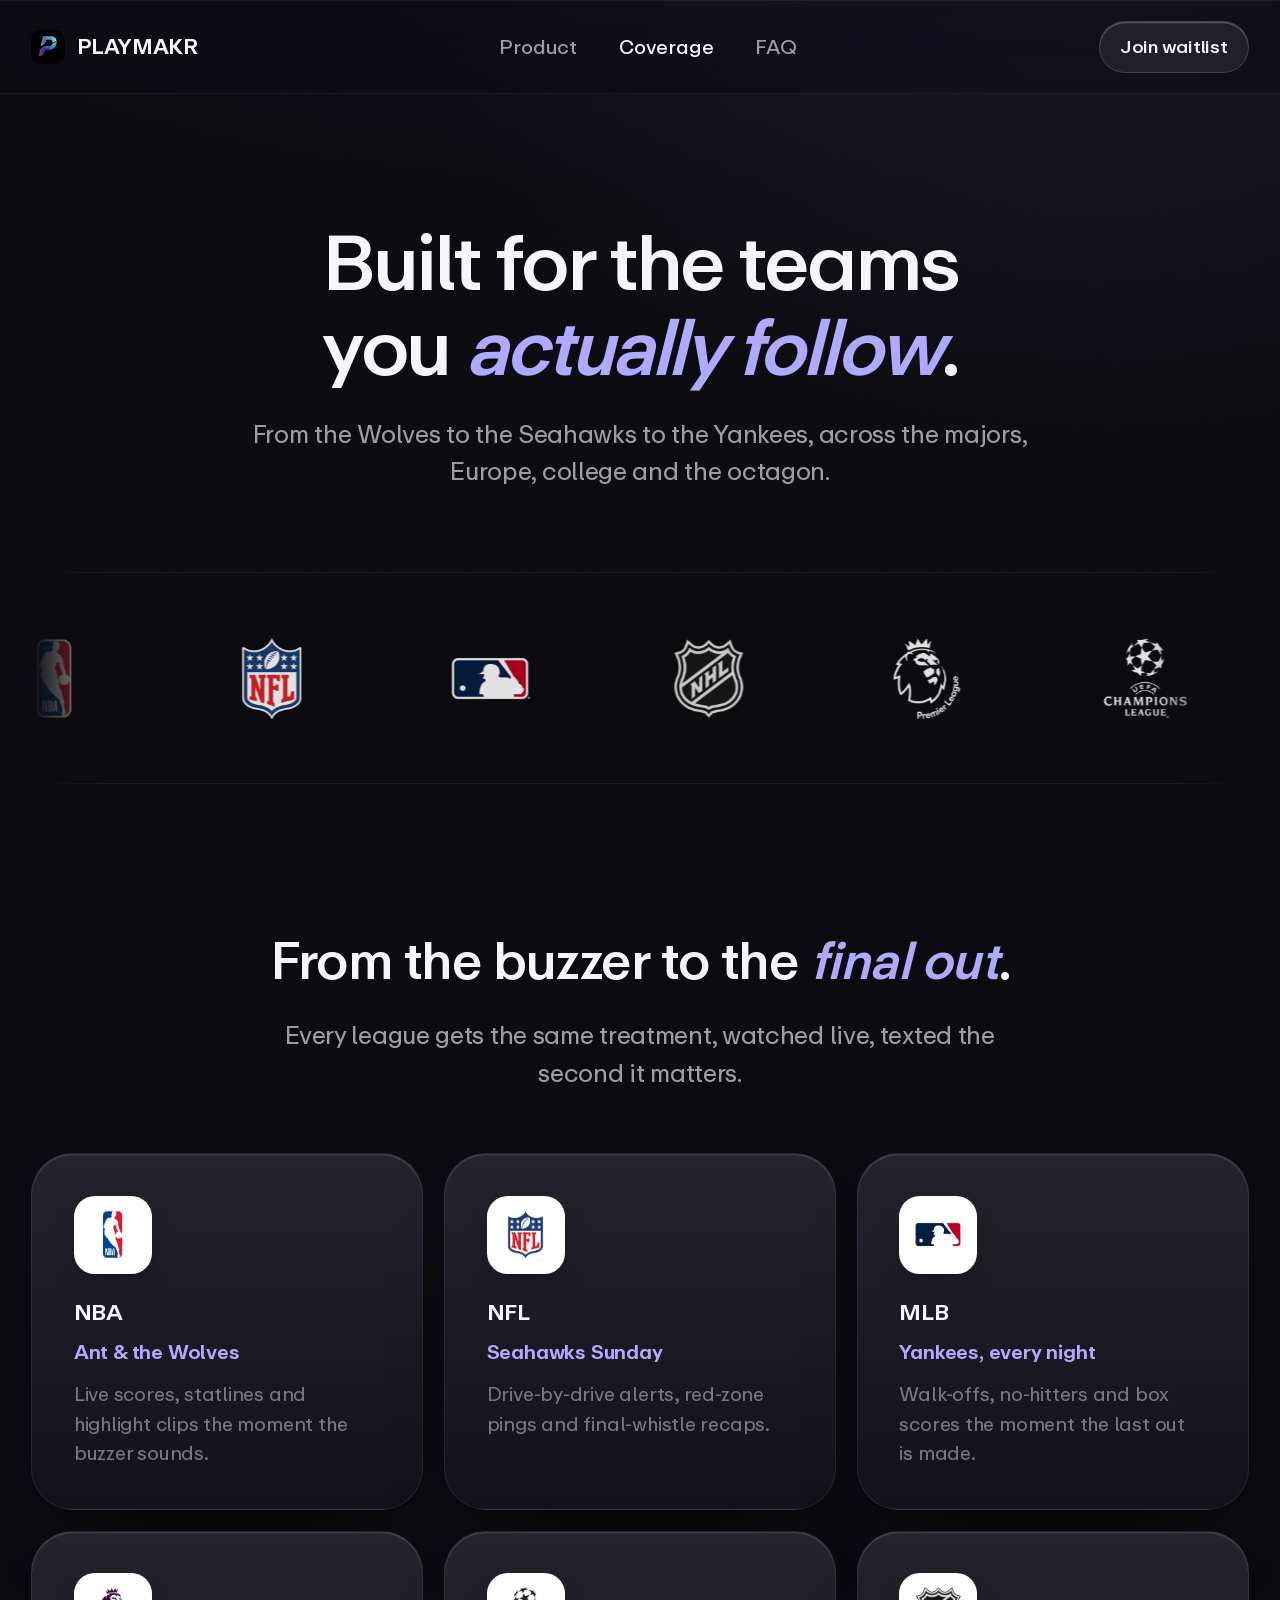
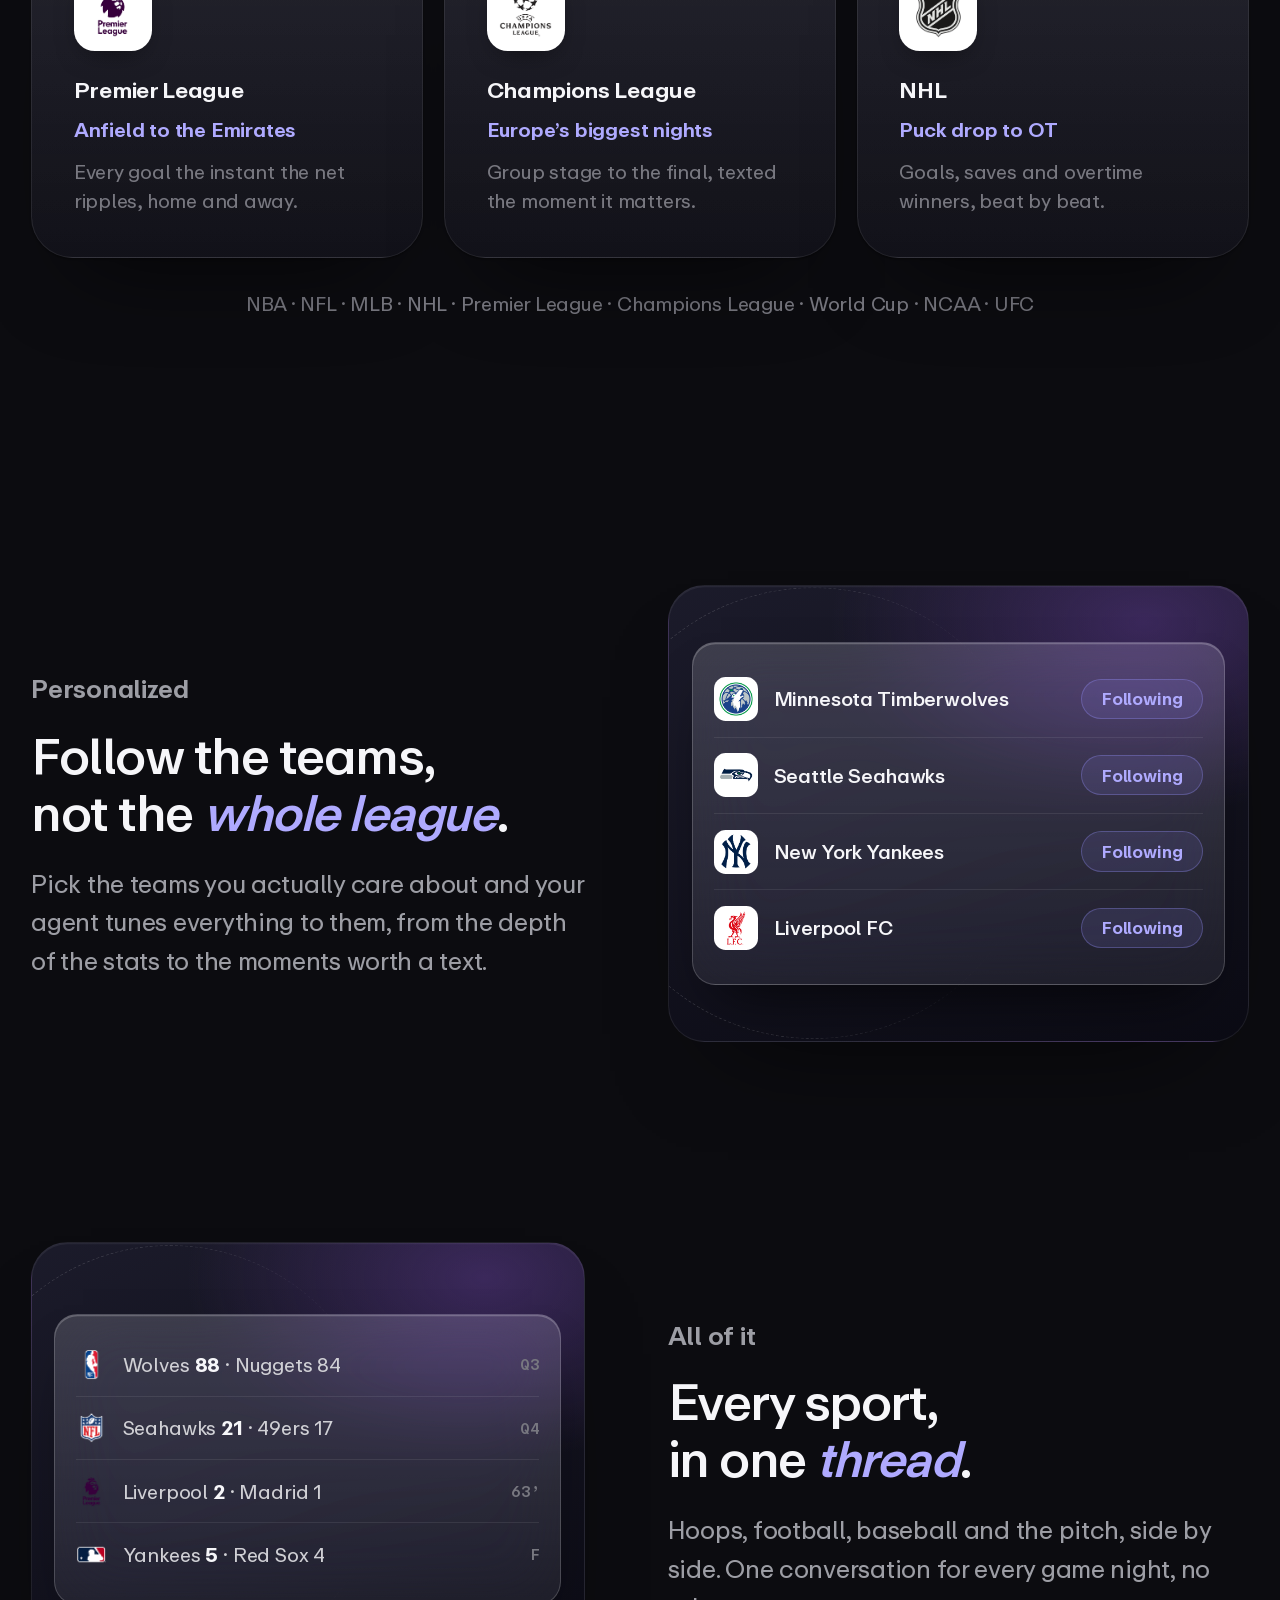
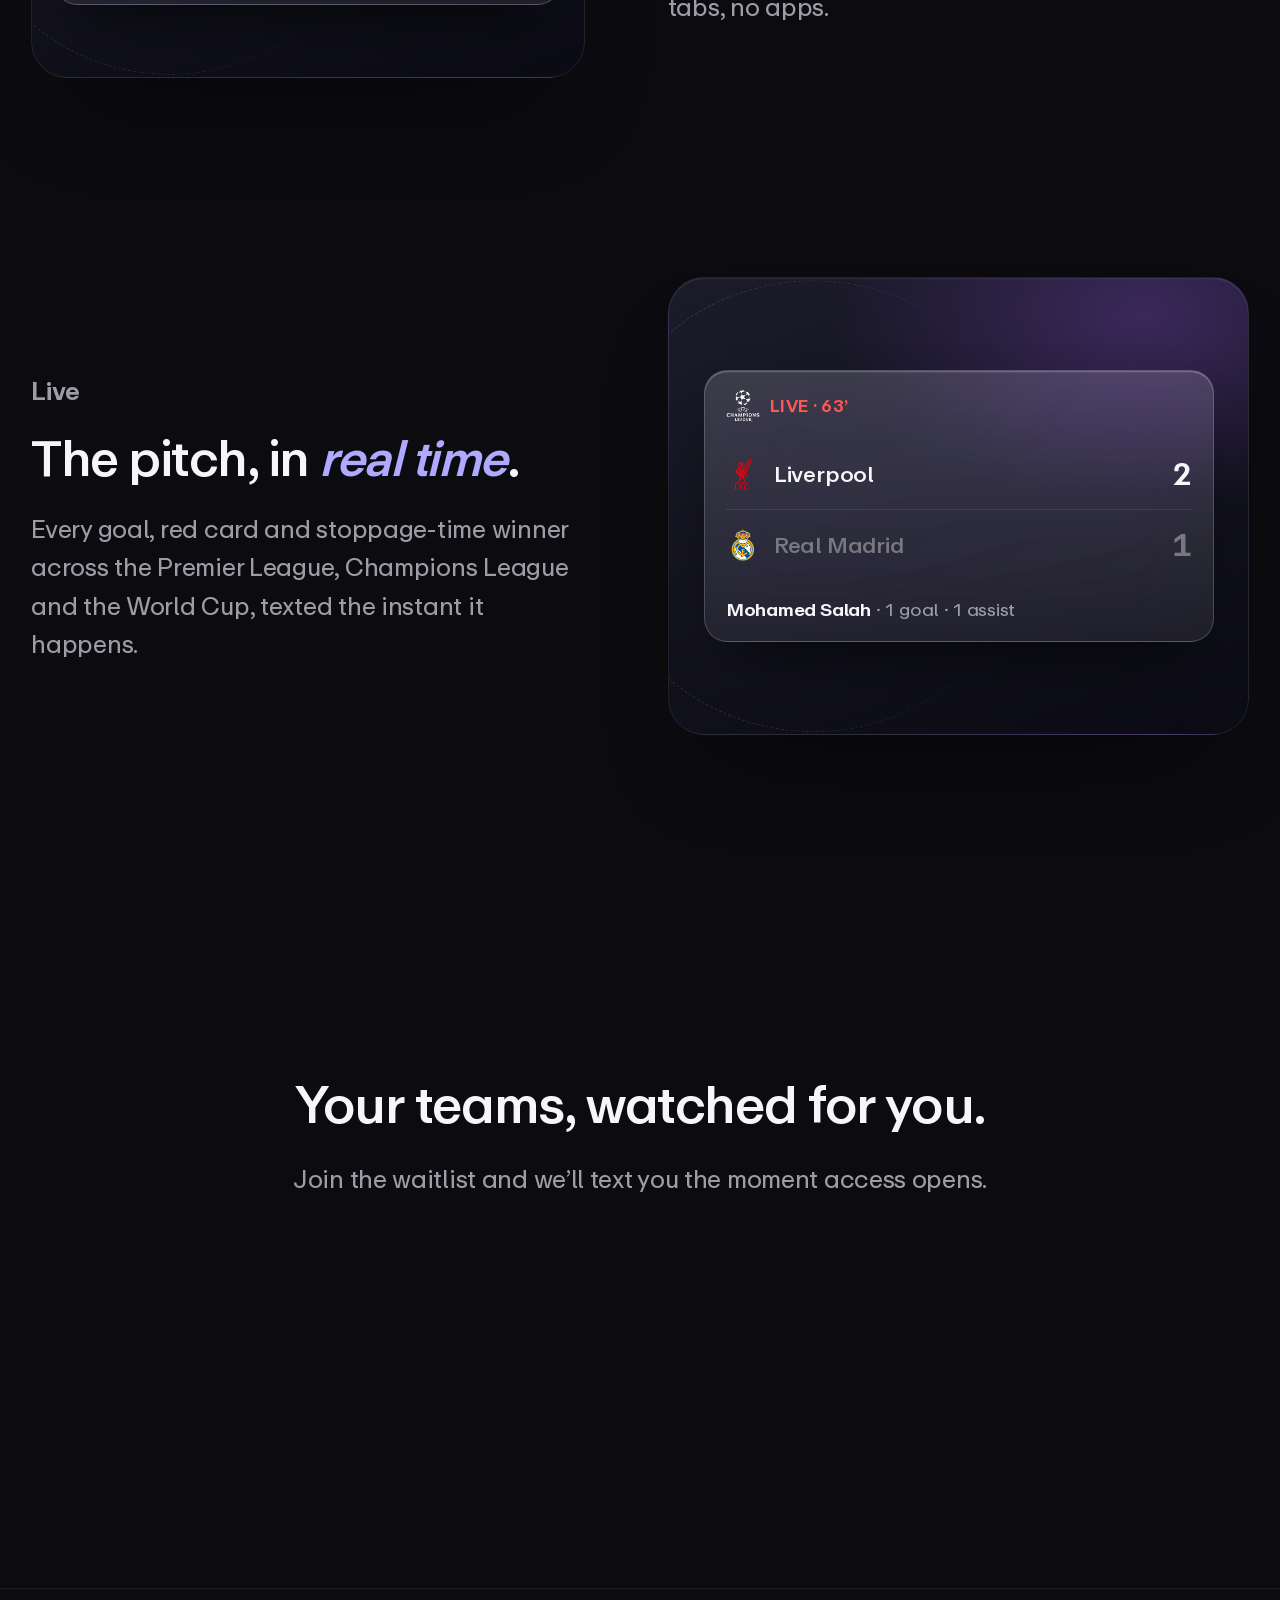
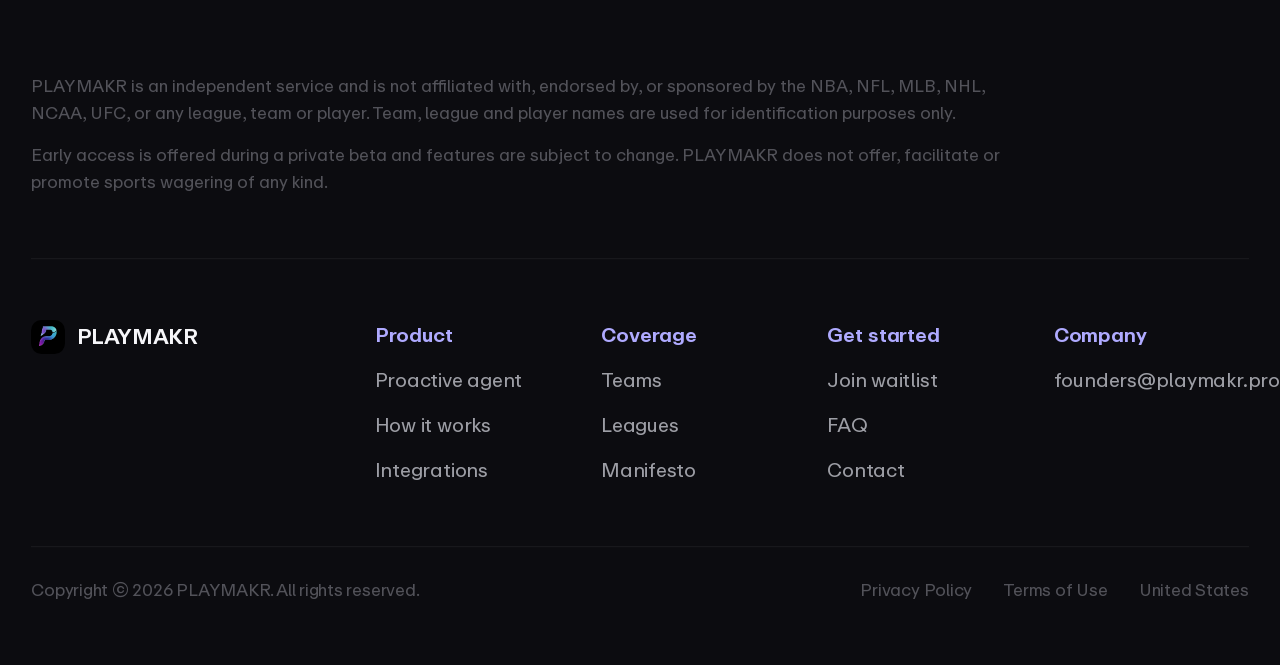
==== commit 162f966f: "Bump default render scale to 130% Co-Authored-By: Claude Opus 4.8 (1M context) <noreply@anthropic.co" ====
--- a/coverage.html
+++ b/coverage.html
@@ -8,8 +8,8 @@
 	<meta name="theme-color" content="#08070b" />
 	<link rel="icon" type="image/png" sizes="48x48" href="assets/images/favicon-32.png" />
 	<link rel="apple-touch-icon" href="assets/images/apple-touch-icon.png" />
-	<link rel="stylesheet" href="styles.css?v=27" />
-	<link rel="stylesheet" href="css/pages/coverage.css?v=27" />
+	<link rel="stylesheet" href="styles.css?v=28" />
+	<link rel="stylesheet" href="css/pages/coverage.css?v=28" />
 </head>
 <body>
 	<div id="field" aria-hidden="true"></div>
@@ -198,6 +198,6 @@
 		</div>
 	</footer>
 
-	<script src="app.js?v=27"></script>
+	<script src="app.js?v=28"></script>
 </body>
 </html>
--- a/styles.css
+++ b/styles.css
@@ -145,10 +145,10 @@
 *,*::before,*::after{box-sizing:border-box}
 *{margin:0}
 html{
-	/* Render the whole site as if the browser were zoomed to 120% — the scale
+	/* Render the whole site as if the browser were zoomed to 130% — the scale
 	   the design was dialled in at. Reflows like real browser zoom (not a
 	   transform), so layout stays crisp. */
-	zoom:1.2;
+	zoom:1.3;
 	-webkit-text-size-adjust:100%;
 	scroll-behavior:smooth;
 	overflow-x:clip;
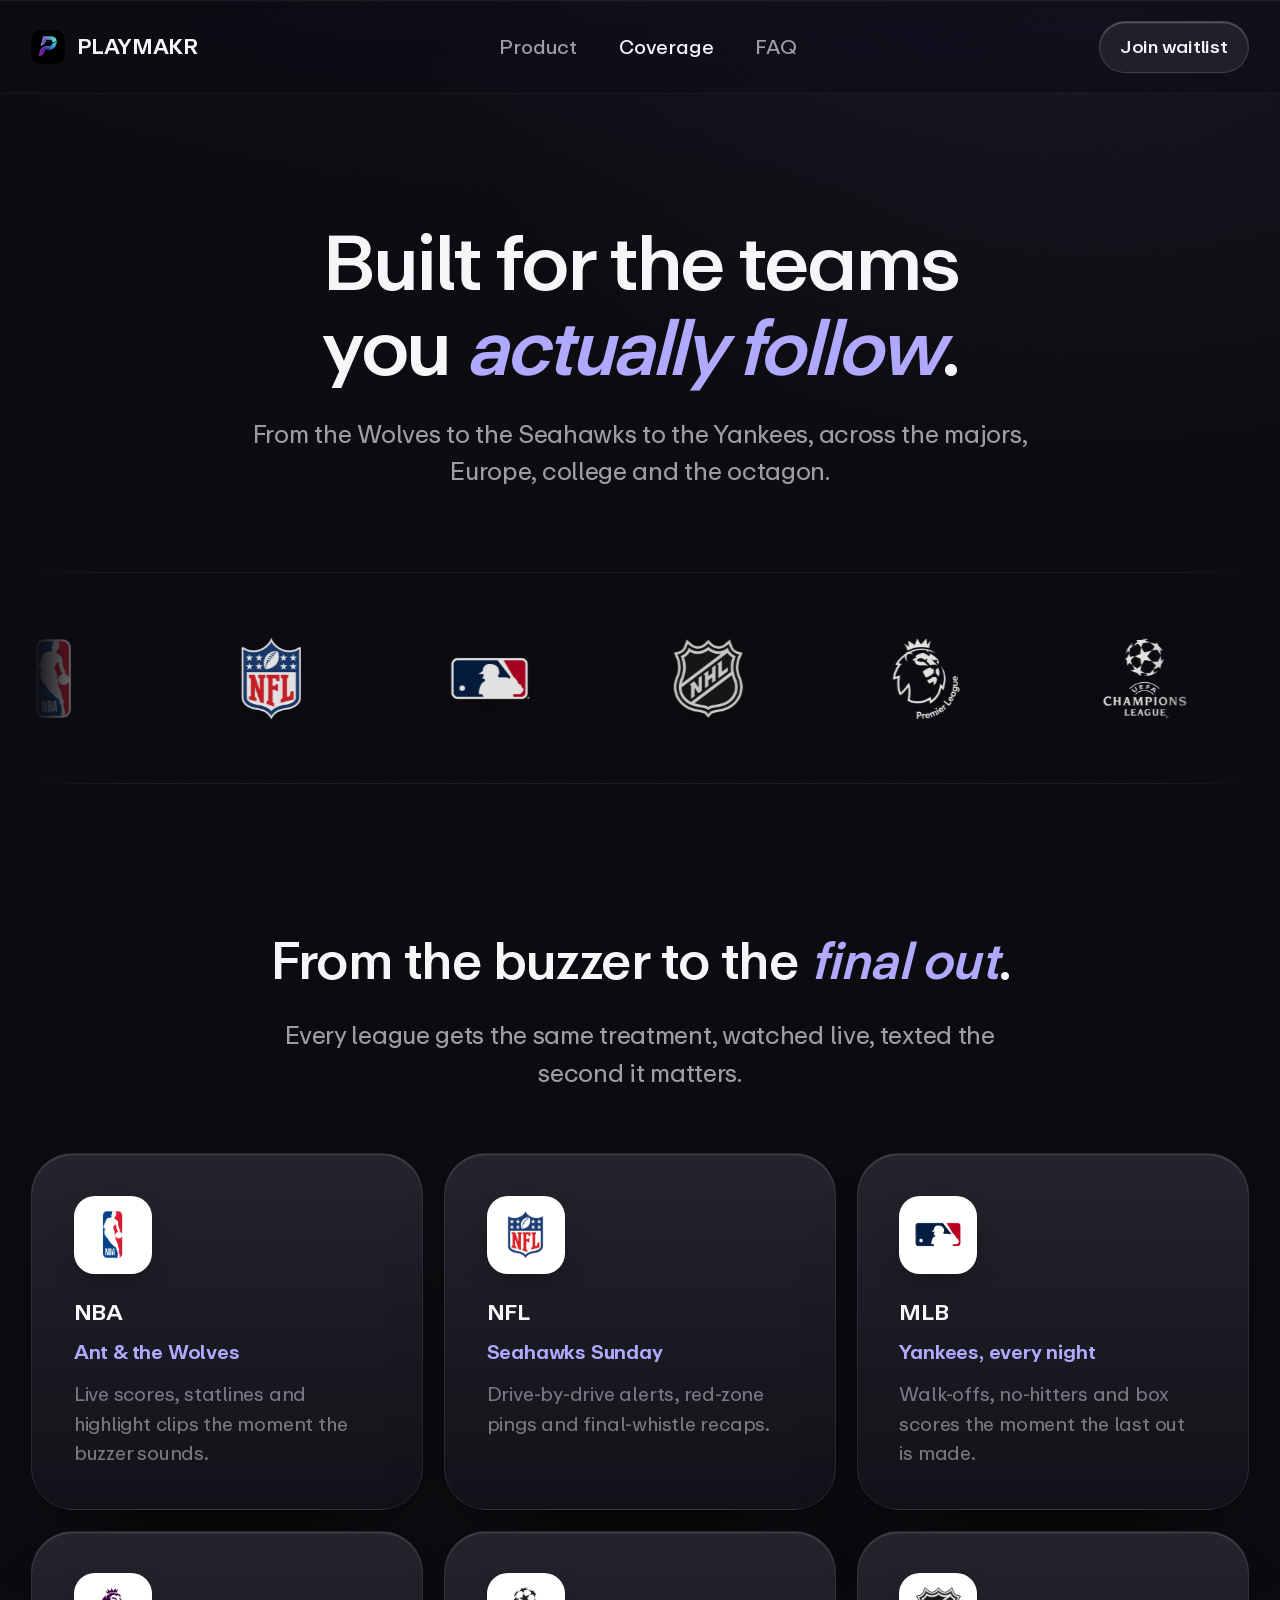
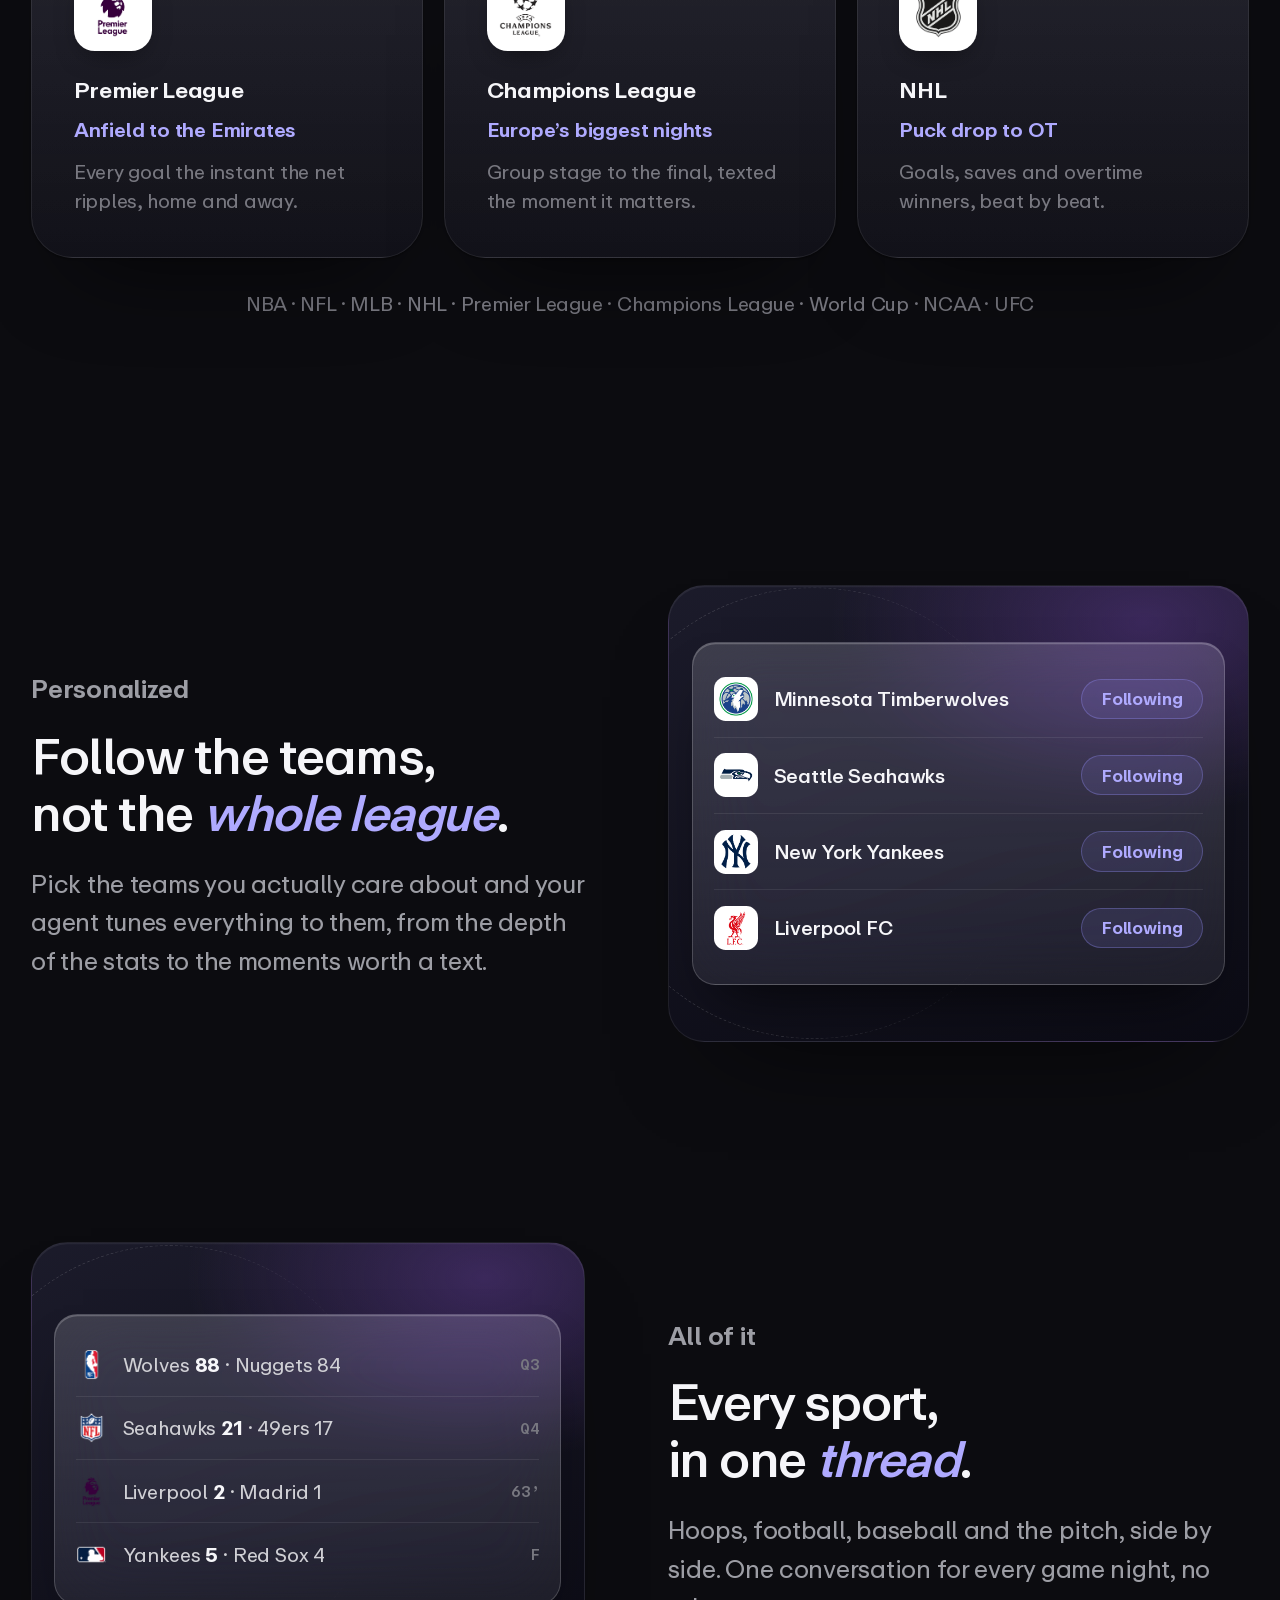
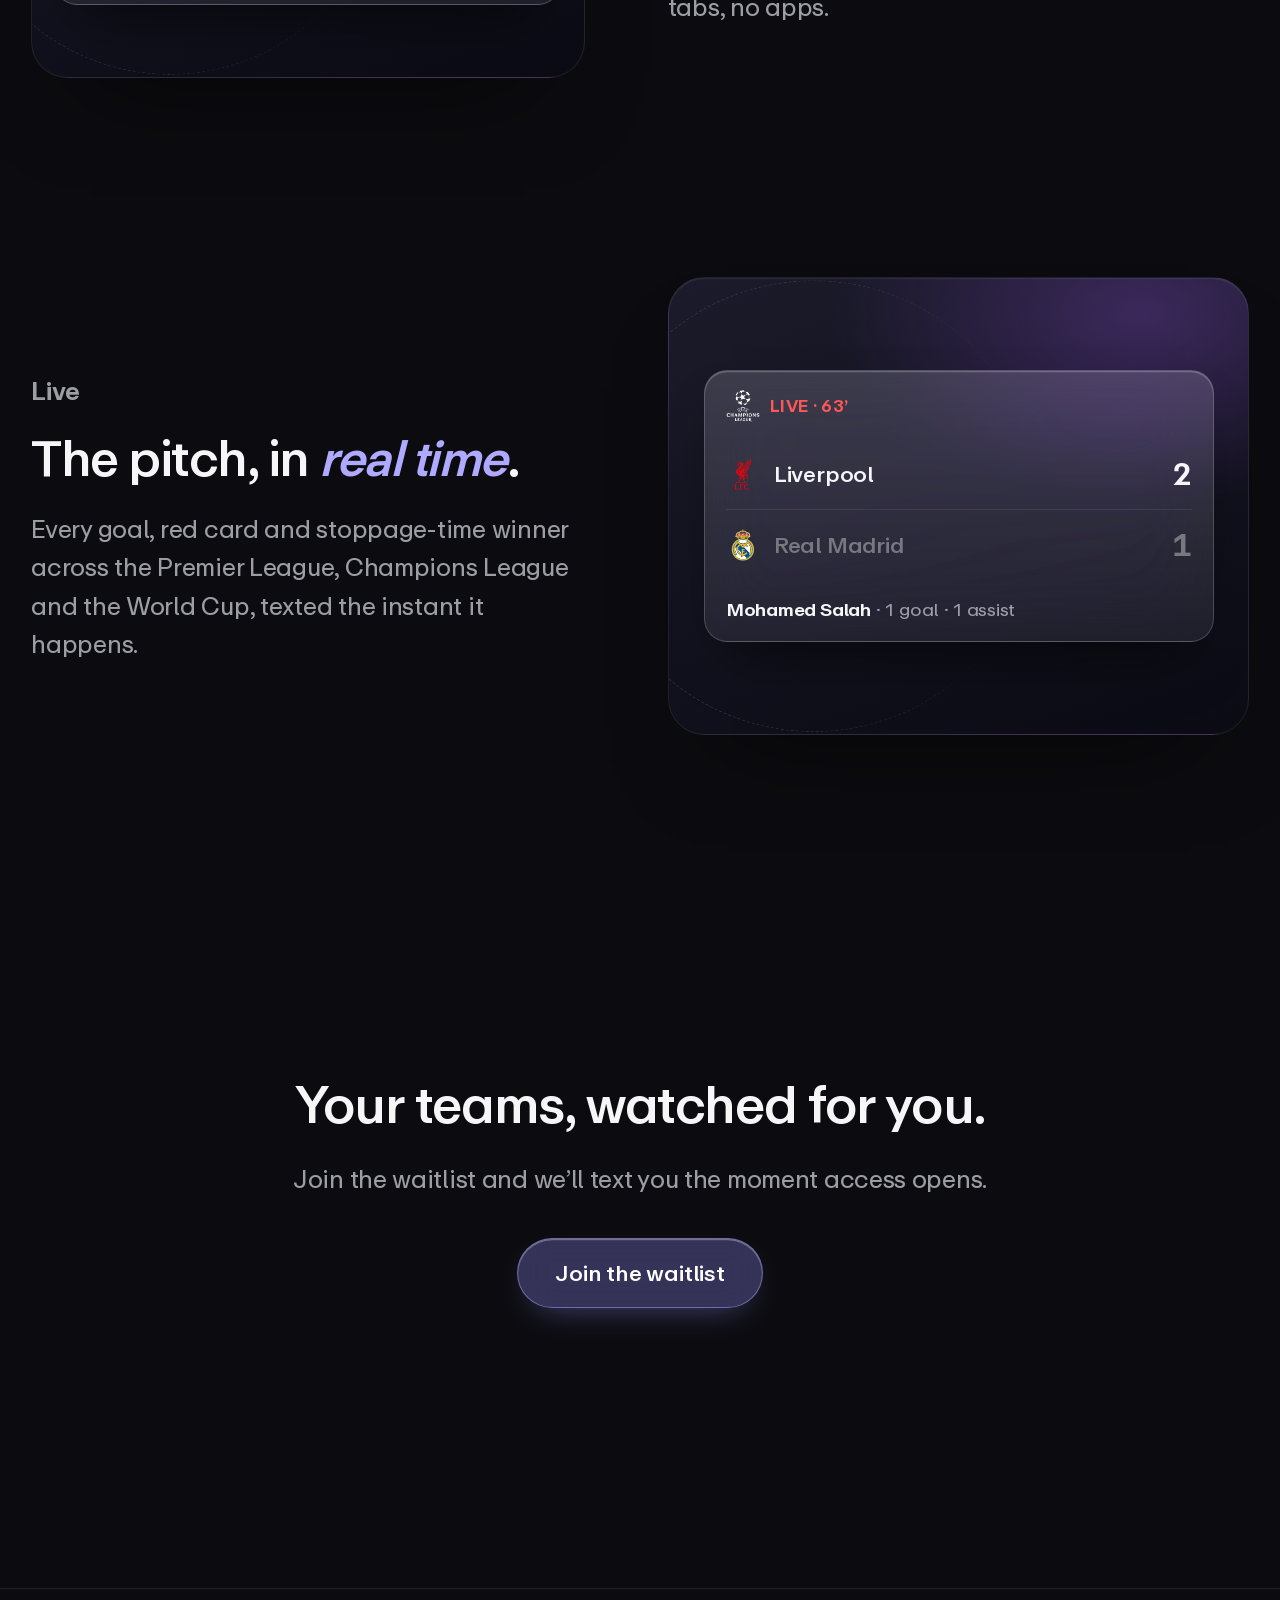
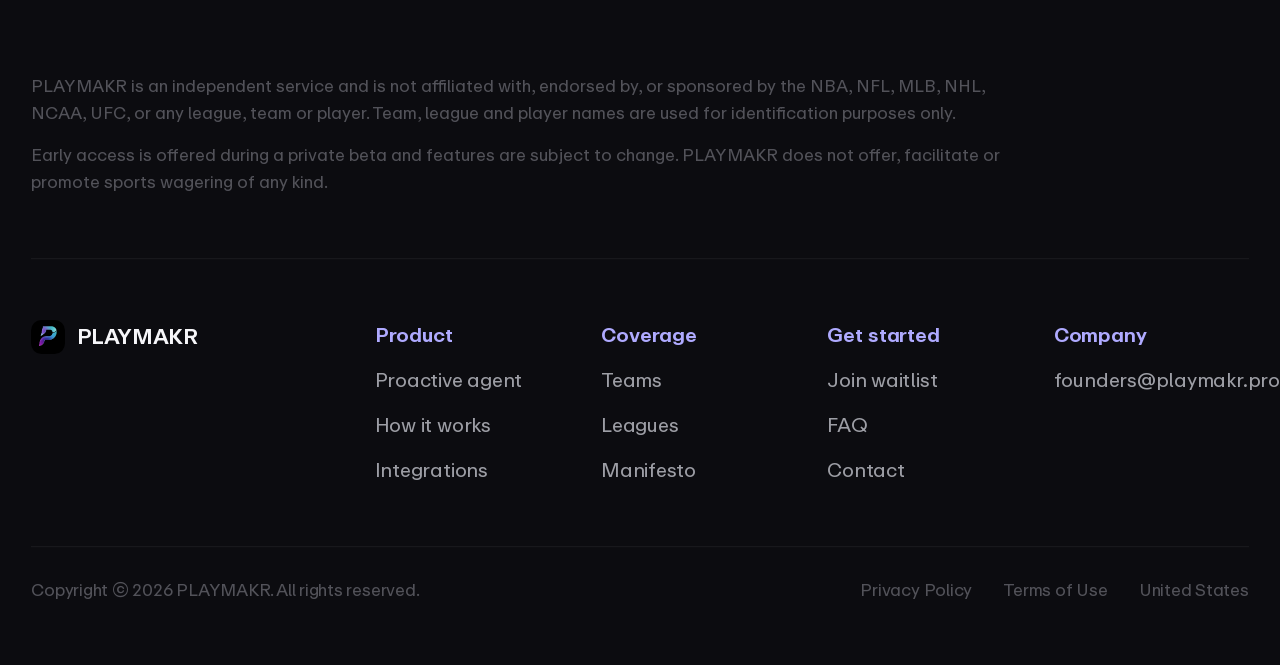
==== commit 4f7e2797: "Make waitlist counter real and live Replace the fabricated counter (hardcoded 7000 + simulated joins" ====
--- a/coverage.html
+++ b/coverage.html
@@ -8,8 +8,8 @@
 	<meta name="theme-color" content="#08070b" />
 	<link rel="icon" type="image/png" sizes="48x48" href="assets/images/favicon-32.png" />
 	<link rel="apple-touch-icon" href="assets/images/apple-touch-icon.png" />
-	<link rel="stylesheet" href="styles.css?v=28" />
-	<link rel="stylesheet" href="css/pages/coverage.css?v=28" />
+	<link rel="stylesheet" href="styles.css?v=29" />
+	<link rel="stylesheet" href="css/pages/coverage.css?v=29" />
 </head>
 <body>
 	<div id="field" aria-hidden="true"></div>
@@ -198,6 +198,6 @@
 		</div>
 	</footer>
 
-	<script src="app.js?v=28"></script>
+	<script src="app.js?v=29"></script>
 </body>
 </html>
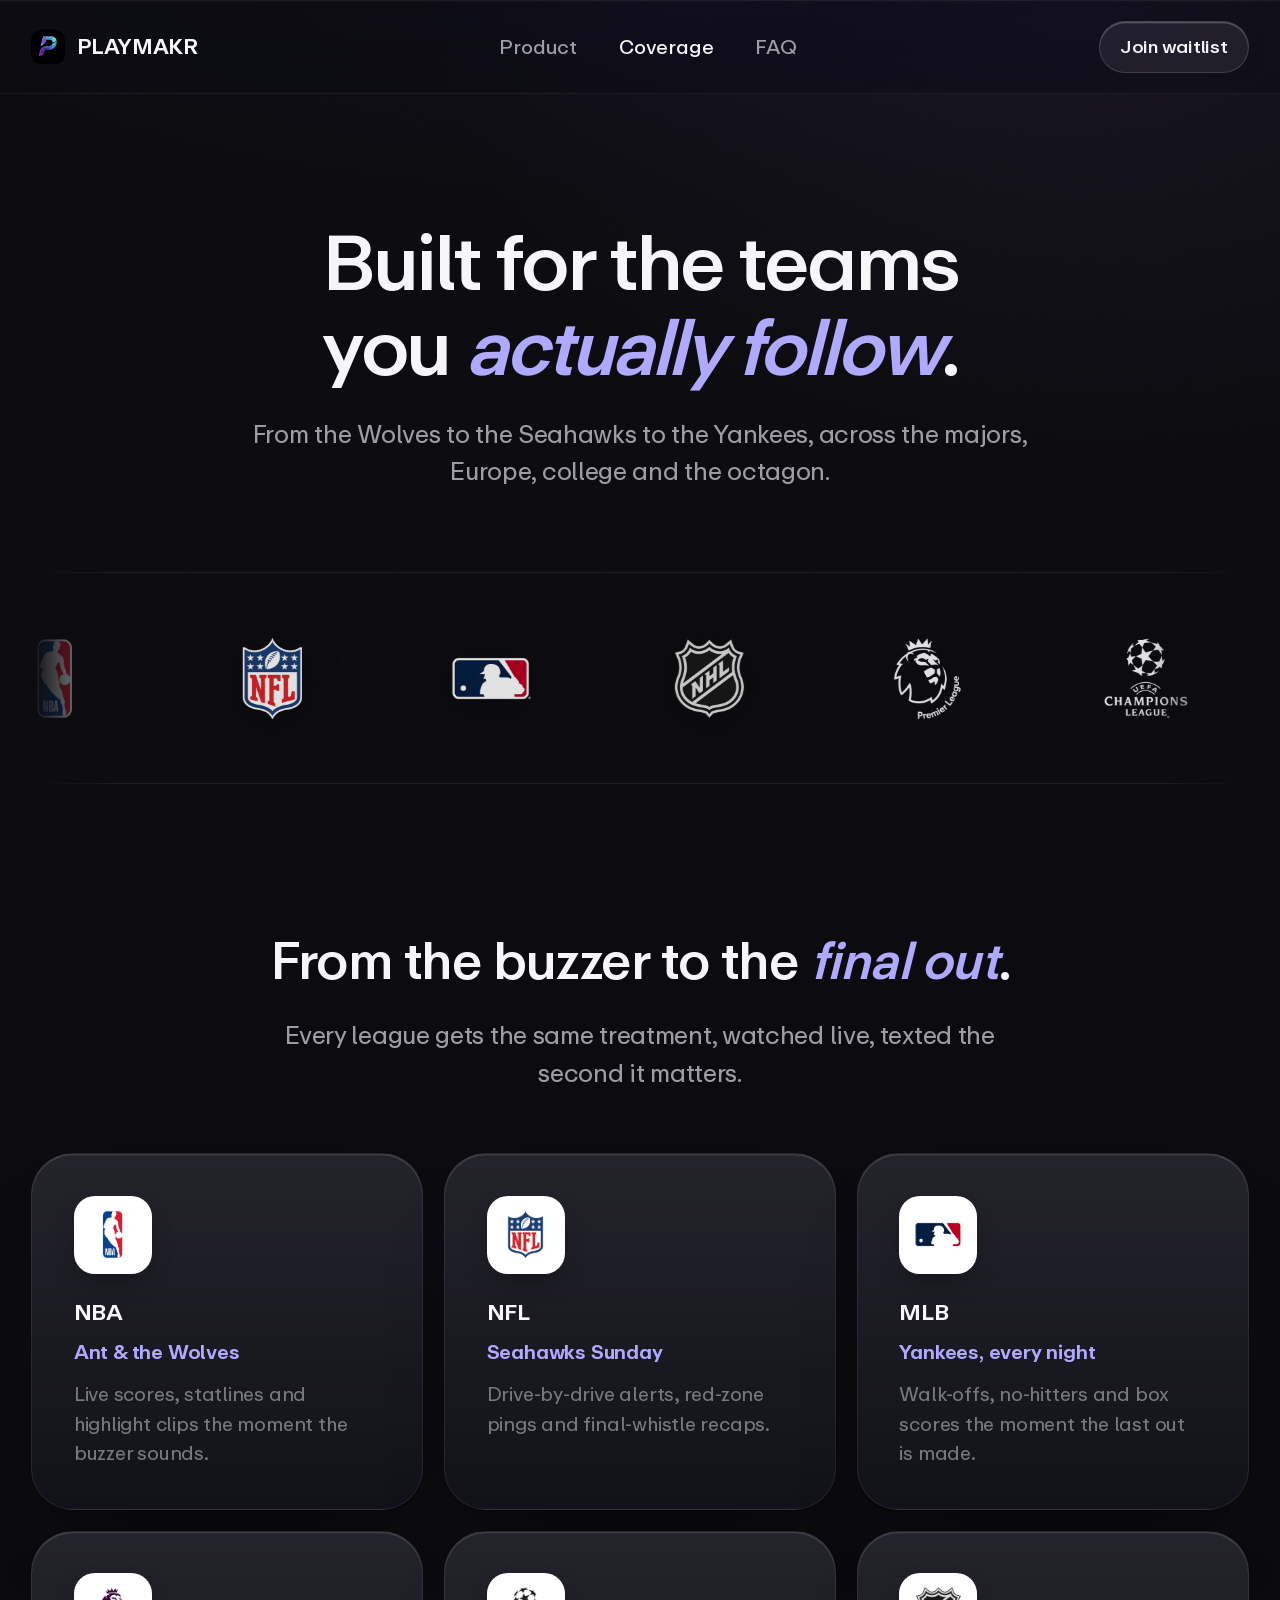
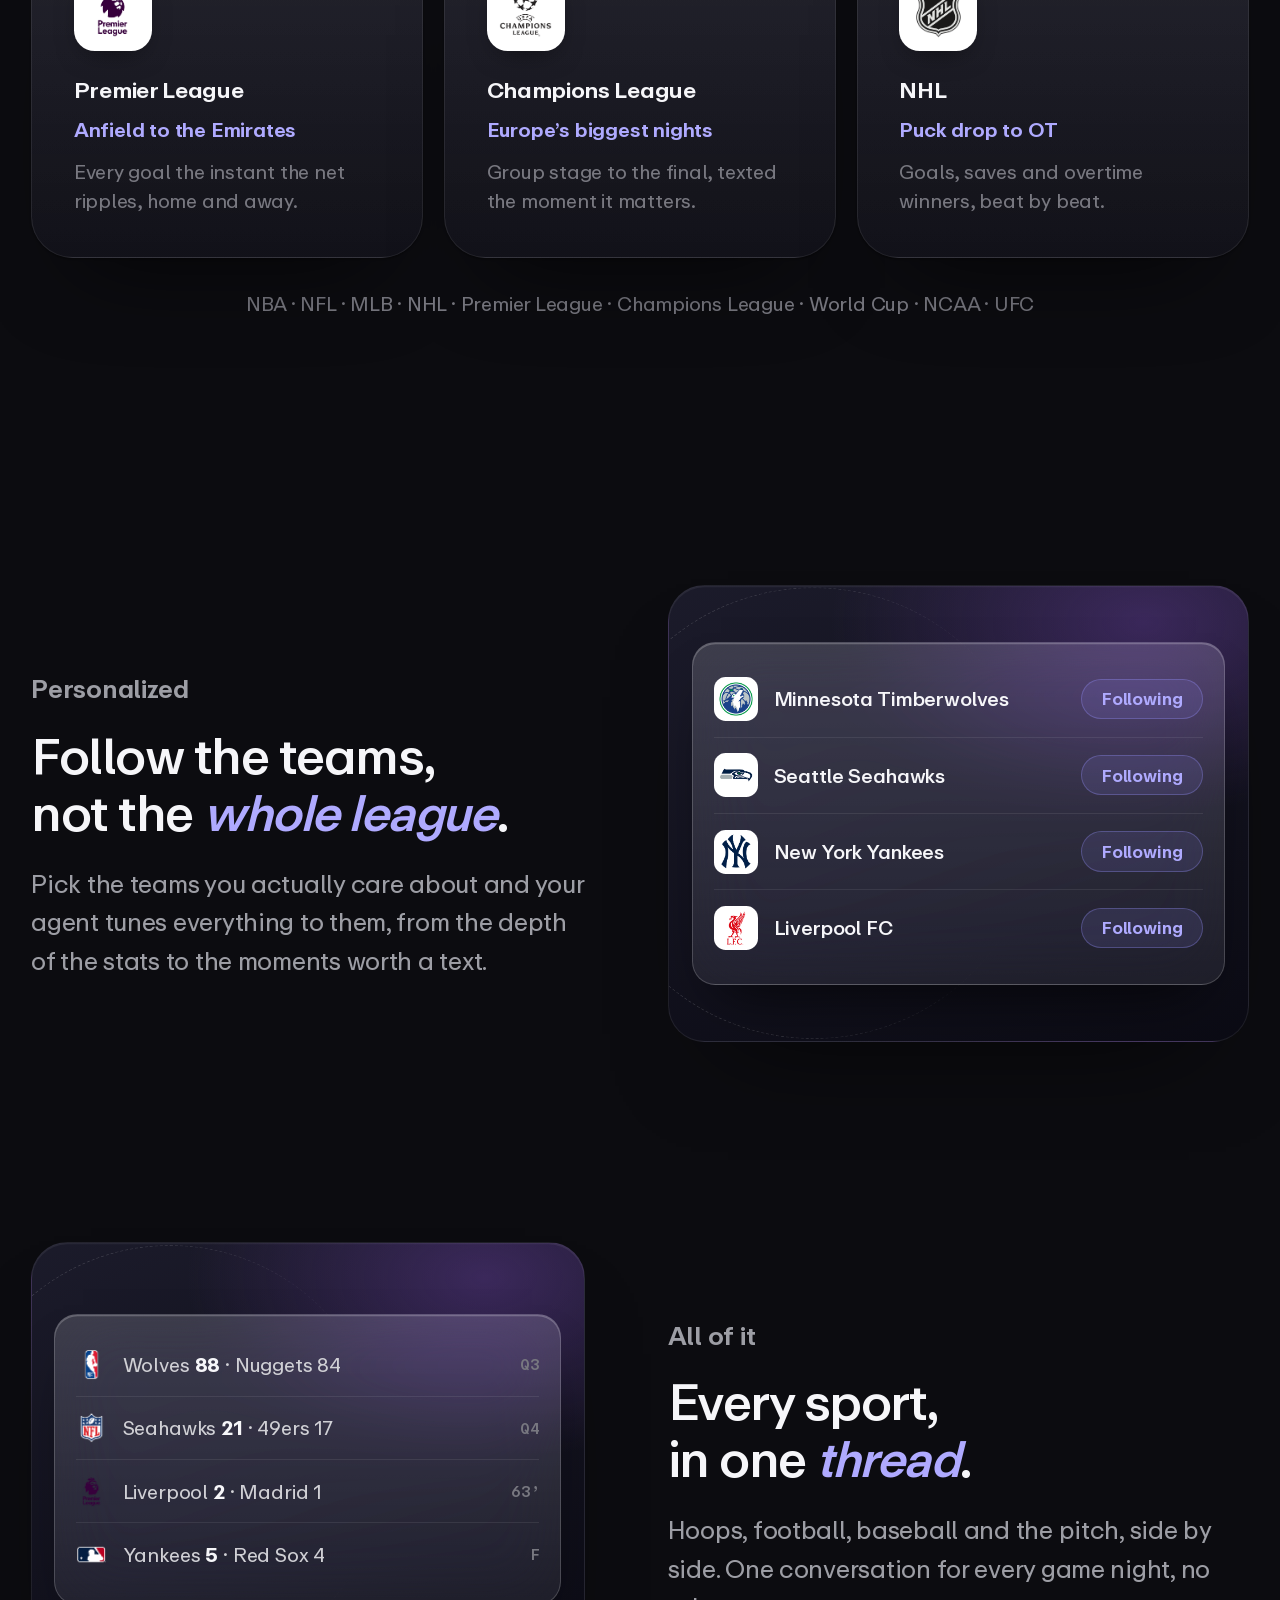
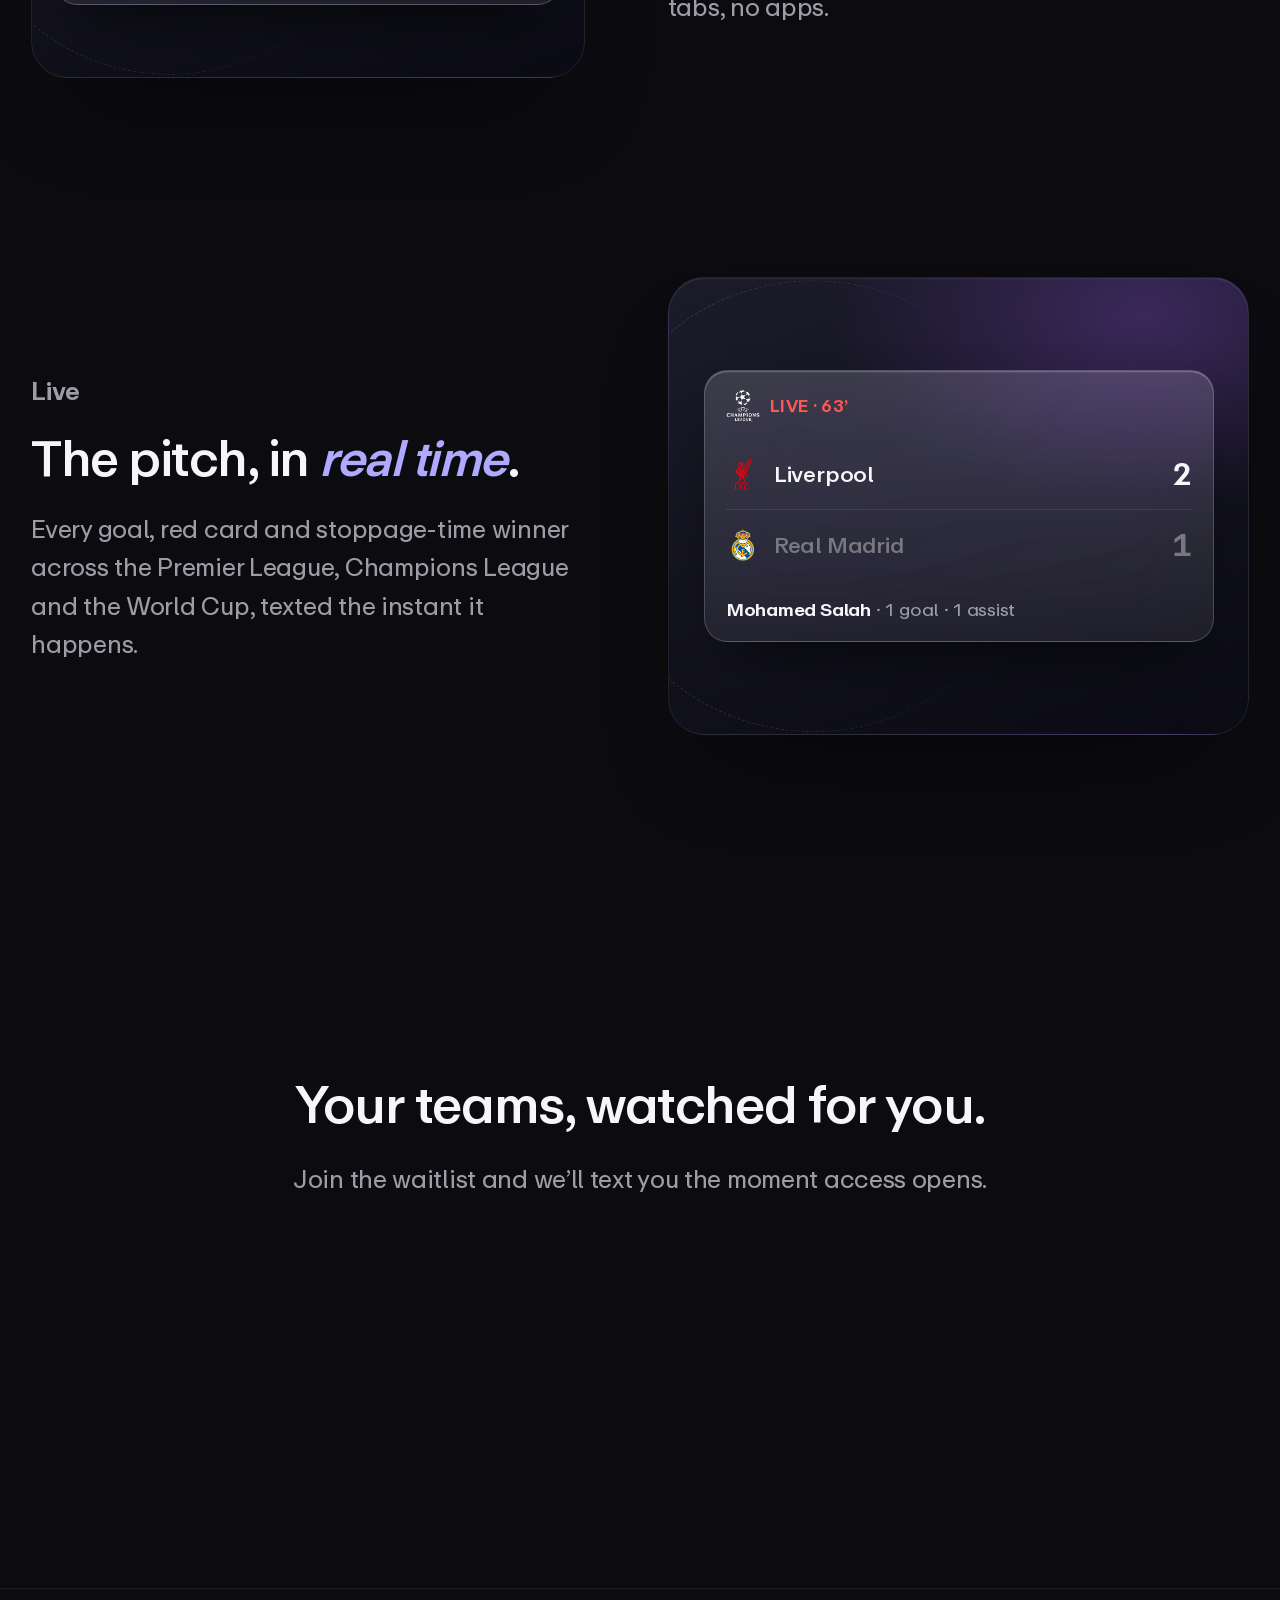
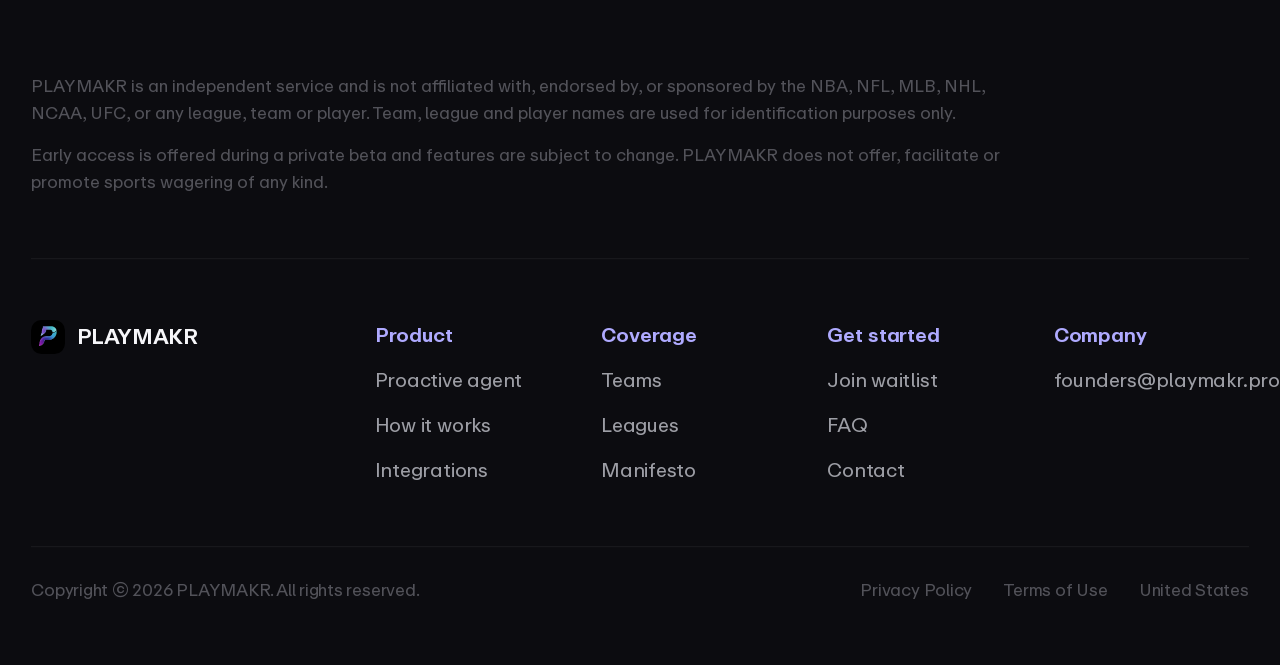
==== commit 70ab4779: "Mobile: fix oversized/cramped hero + graphics - Scope the 130% zoom to real desktop pointers only (h" ====
--- a/coverage.html
+++ b/coverage.html
@@ -8,8 +8,8 @@
 	<meta name="theme-color" content="#08070b" />
 	<link rel="icon" type="image/png" sizes="48x48" href="assets/images/favicon-32.png" />
 	<link rel="apple-touch-icon" href="assets/images/apple-touch-icon.png" />
-	<link rel="stylesheet" href="styles.css?v=29" />
-	<link rel="stylesheet" href="css/pages/coverage.css?v=29" />
+	<link rel="stylesheet" href="styles.css?v=30" />
+	<link rel="stylesheet" href="css/pages/coverage.css?v=30" />
 </head>
 <body>
 	<div id="field" aria-hidden="true"></div>
@@ -198,6 +198,6 @@
 		</div>
 	</footer>
 
-	<script src="app.js?v=29"></script>
+	<script src="app.js?v=30"></script>
 </body>
 </html>
--- a/styles.css
+++ b/styles.css
@@ -145,14 +145,18 @@
 *,*::before,*::after{box-sizing:border-box}
 *{margin:0}
 html{
-	/* Render the whole site as if the browser were zoomed to 130% — the scale
-	   the design was dialled in at. Reflows like real browser zoom (not a
-	   transform), so layout stays crisp. */
-	zoom:1.3;
 	-webkit-text-size-adjust:100%;
 	scroll-behavior:smooth;
 	overflow-x:clip;
 	color-scheme:dark;
+}
+/* Render at 130% — the scale the desktop design was dialled in at — but ONLY on
+   real pointer/desktop devices. On phones and touch, 130% zoom shrinks the
+   effective viewport and oversizes the mockup + graphics, so those stay at their
+   natural, mobile-tuned scale. (hover+fine excludes touch, and never oscillates
+   like a width-based guard would.) */
+@media (hover: hover) and (pointer: fine){
+	html{ zoom:1.3; }
 }
 body{
 	font-family:var(--font-body);
@@ -536,6 +540,18 @@
 @media(max-width:900px){
 	.hero{grid-template-columns:1fr;gap:var(--s-8);padding-block:calc(var(--nav-h) + 48px) var(--s-8)}
 	.hero__copy{max-width:none}
+	/* Give the single (tall) mockup a taller stage so it reads as a phone rising
+	   out of the fold, not a clipped stub. */
+	.hero--center .hero__stage{margin-top:var(--s-6)}
+	.hero--center .t-sub{margin-top:var(--s-4)}
+	.hero--center .hero__cta{margin-top:var(--s-5)}
+}
+@media(max-width:560px){
+	/* the headline's desktop min (2.75rem) overflows a phone — scale it to width */
+	.hero--center .t-hero{font-size:clamp(1.95rem,8.4vw,2.9rem)}
+	.hero--center .t-sub{font-size:1rem;max-width:34ch}
+	.hero__stage{height:clamp(390px,112vw,520px)}
+	.hero__cta .btn{flex:1 1 auto;justify-content:center}
 }
 
 /* --------------------------------------------------------------------------
@@ -670,7 +686,8 @@
 .phones .rphone--right{order:3;margin-left:-4%}
 @media(max-width:900px){
 	.phones .rphone--side{display:none}
-	.phones .rphone--center{margin:0;width:clamp(270px,80vw,360px)}
+	.phones .rphone--center{margin:0;width:clamp(270px,76vw,340px)}
+	.hero__stage{height:clamp(380px,64vw,560px)}
 }
 
 /* --------------------------------------------------------------------------
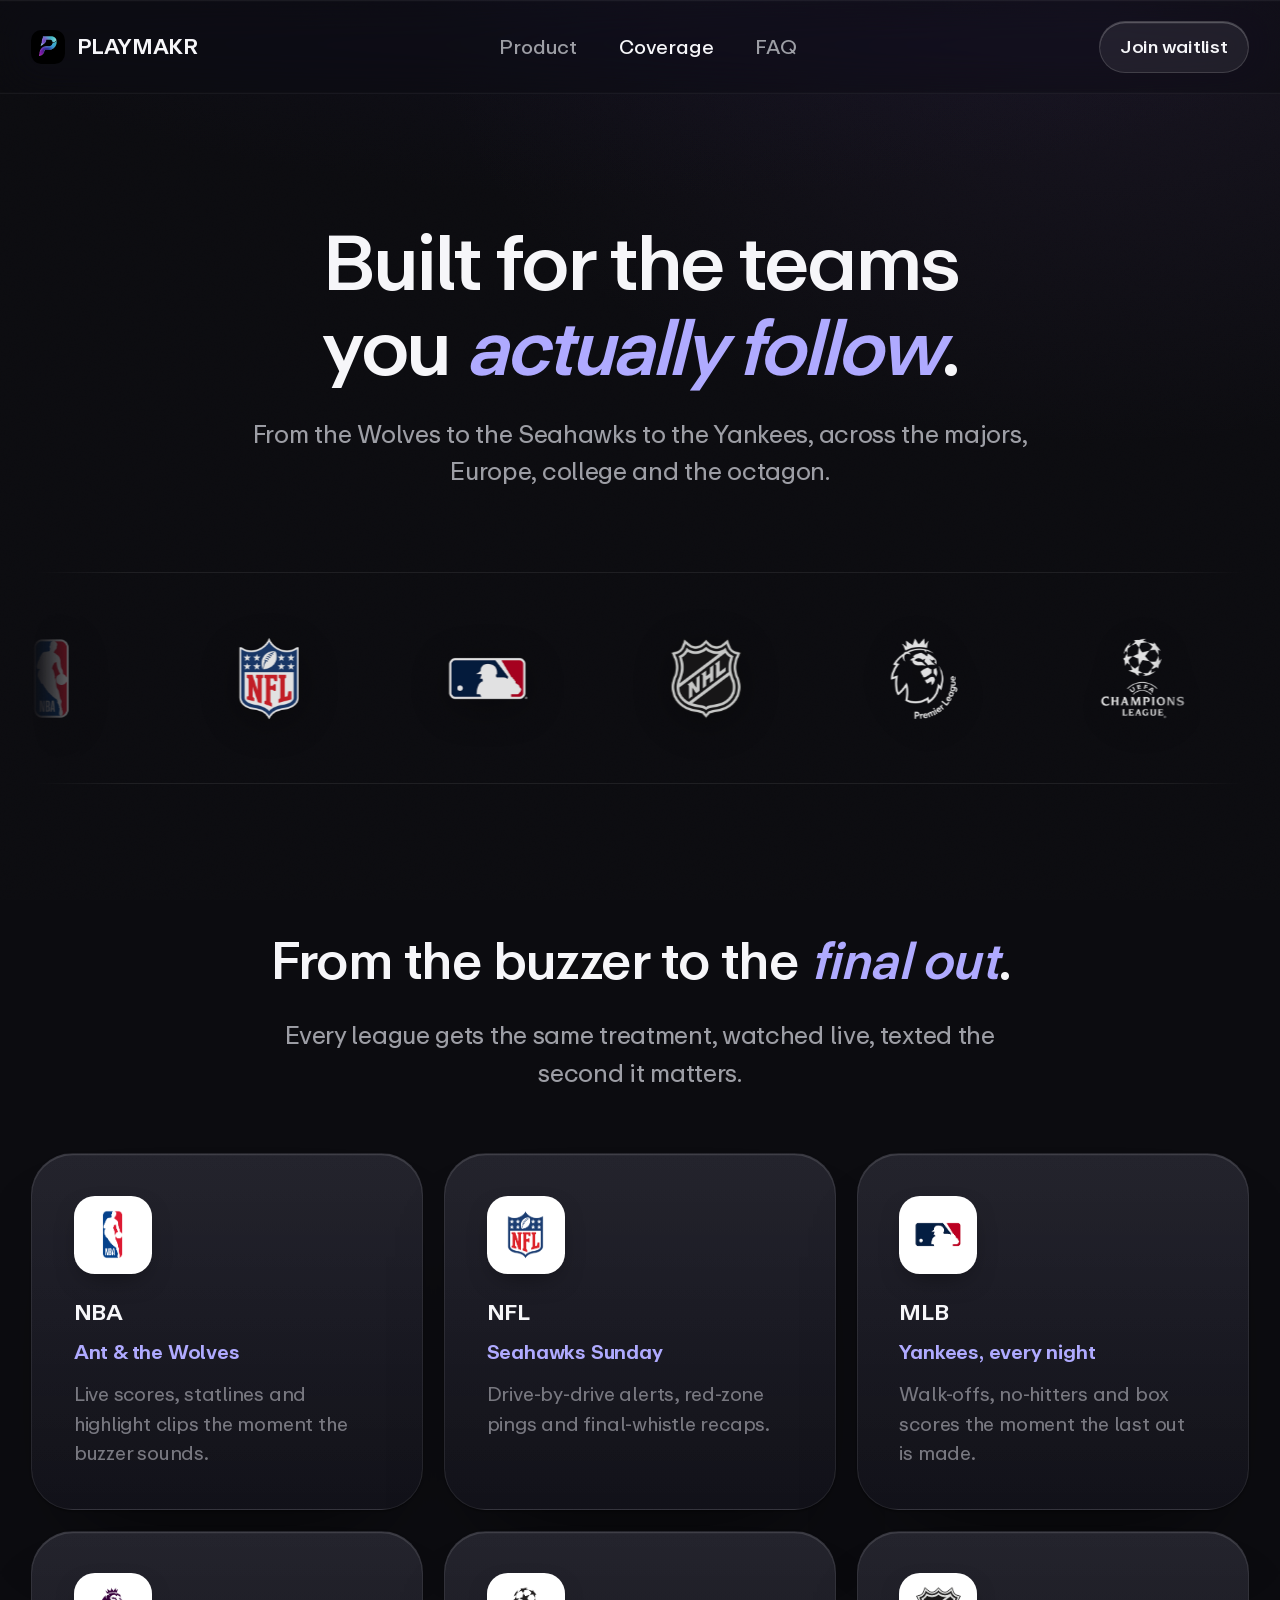
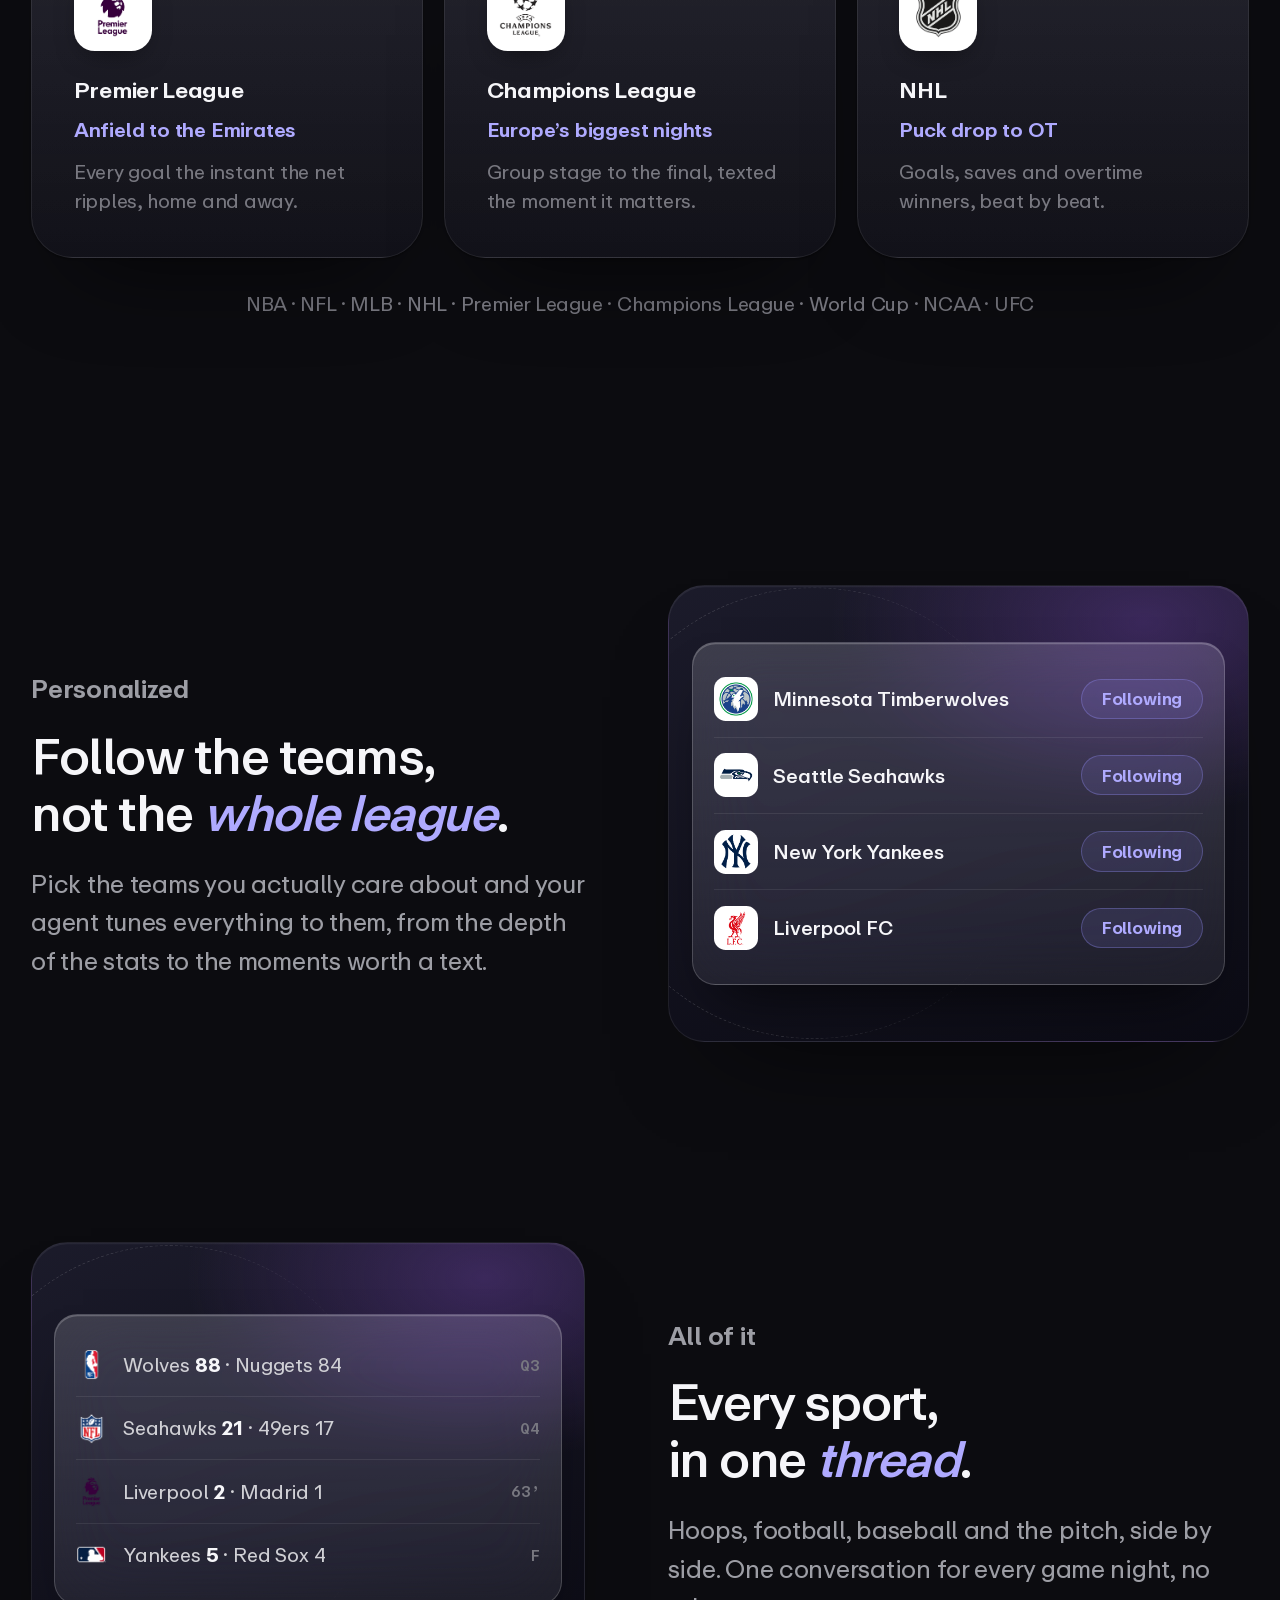
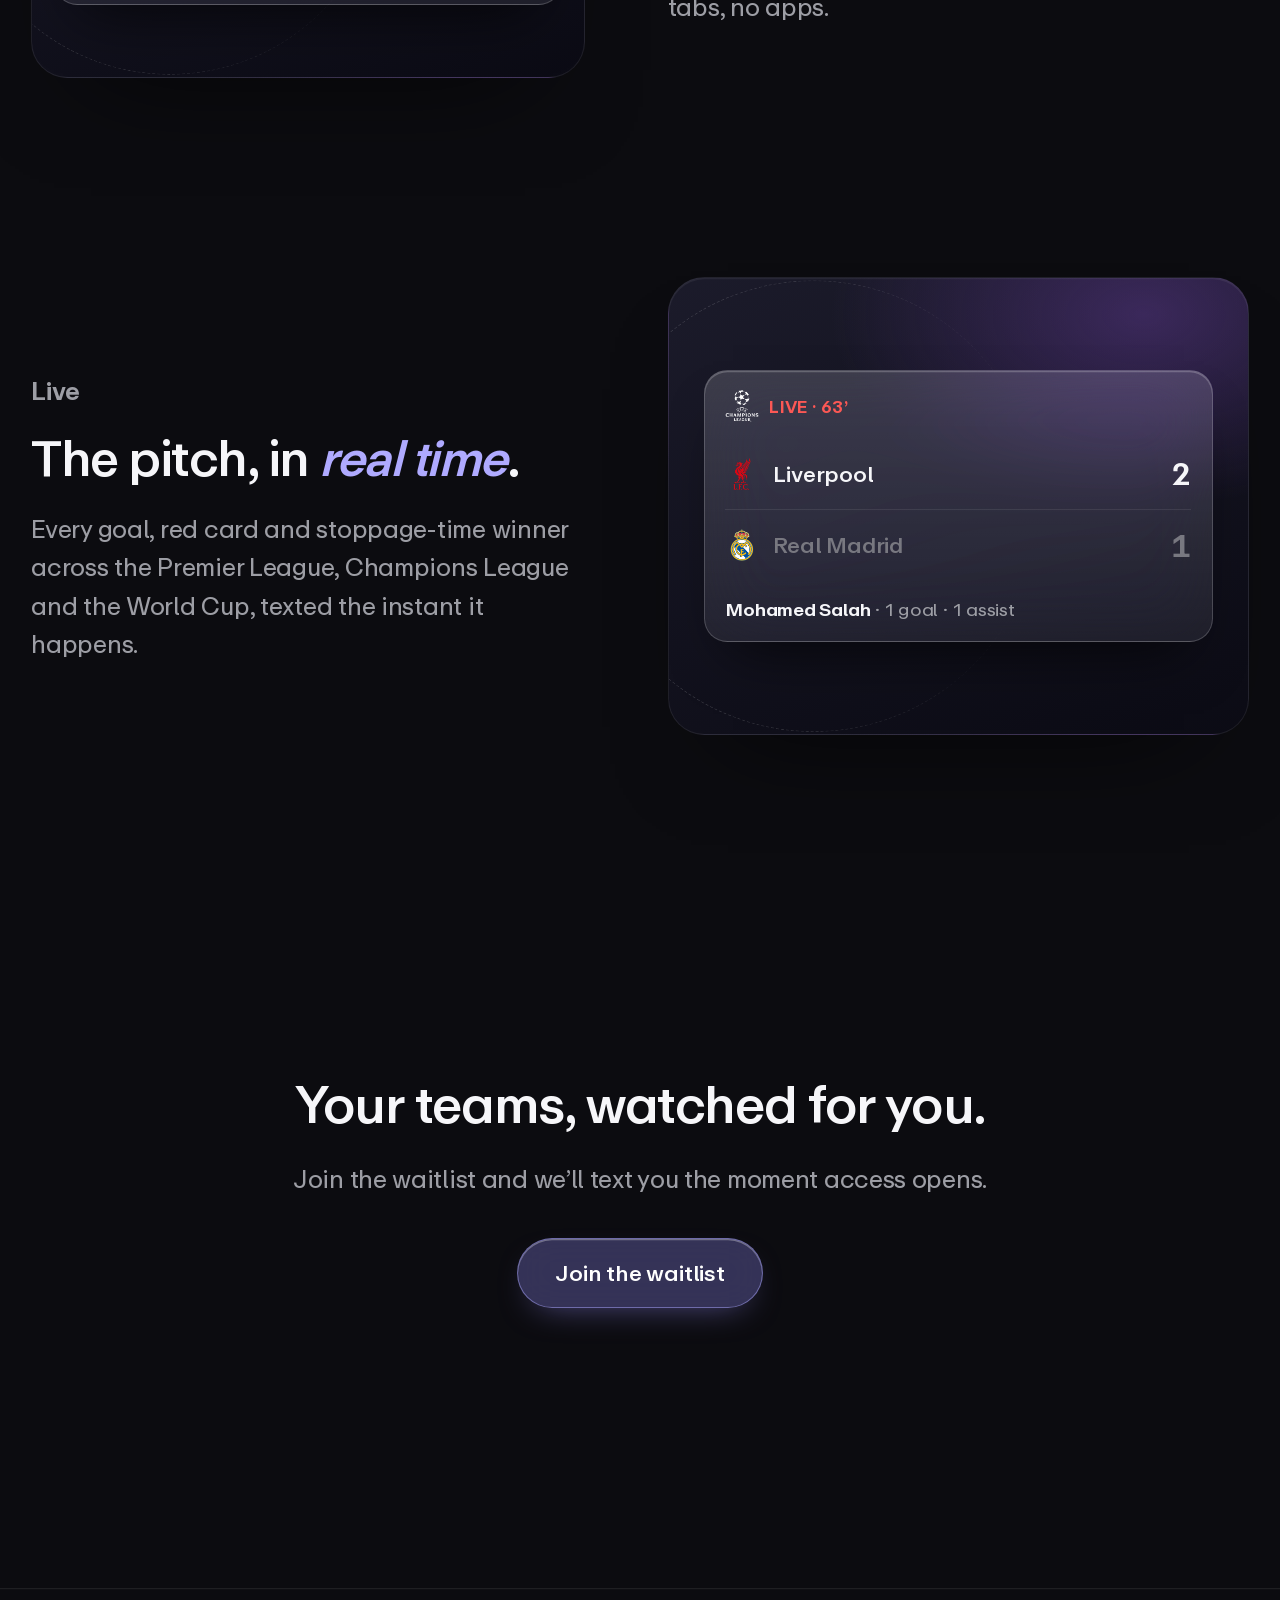
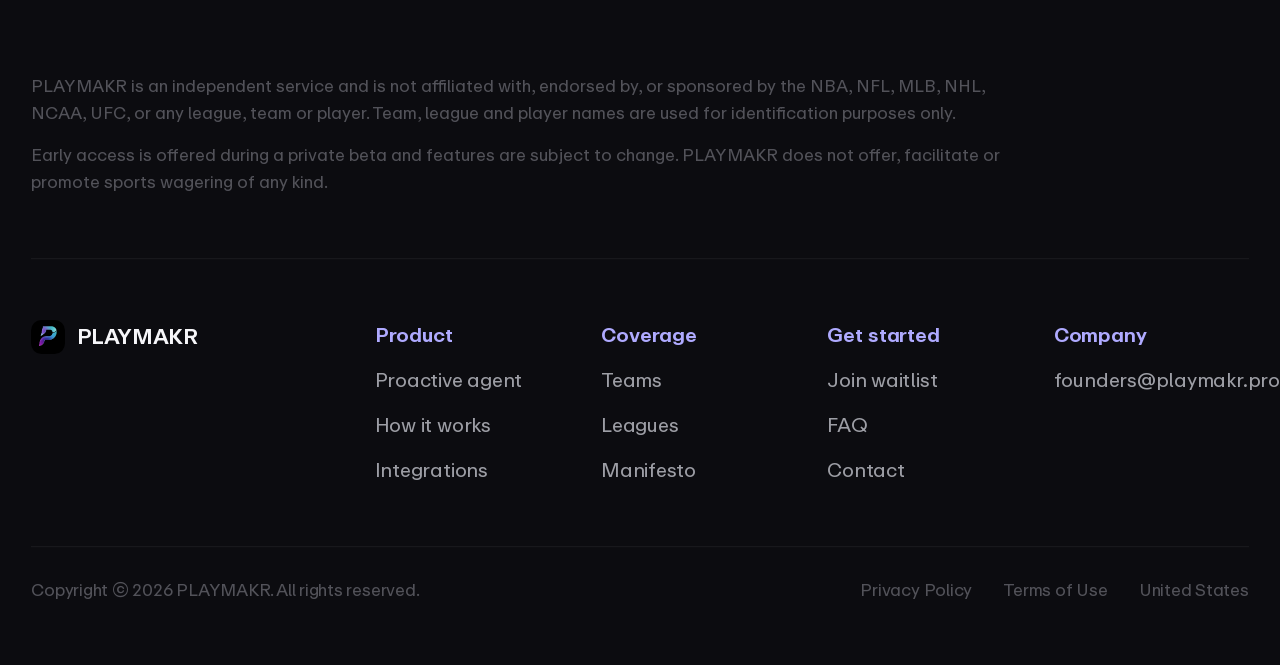
==== commit d18ca0d5: "Smooth graphic reveals + show the full mockup on mobile - Replace the pop-in entrances (spring overs" ====
--- a/coverage.html
+++ b/coverage.html
@@ -8,8 +8,8 @@
 	<meta name="theme-color" content="#08070b" />
 	<link rel="icon" type="image/png" sizes="48x48" href="assets/images/favicon-32.png" />
 	<link rel="apple-touch-icon" href="assets/images/apple-touch-icon.png" />
-	<link rel="stylesheet" href="styles.css?v=30" />
-	<link rel="stylesheet" href="css/pages/coverage.css?v=30" />
+	<link rel="stylesheet" href="styles.css?v=31" />
+	<link rel="stylesheet" href="css/pages/coverage.css?v=31" />
 </head>
 <body>
 	<div id="field" aria-hidden="true"></div>
@@ -198,6 +198,6 @@
 		</div>
 	</footer>
 
-	<script src="app.js?v=30"></script>
+	<script src="app.js?v=31"></script>
 </body>
 </html>
--- a/styles.css
+++ b/styles.css
@@ -550,7 +550,8 @@
 	/* the headline's desktop min (2.75rem) overflows a phone — scale it to width */
 	.hero--center .t-hero{font-size:clamp(1.95rem,8.4vw,2.9rem)}
 	.hero--center .t-sub{font-size:1rem;max-width:34ch}
-	.hero__stage{height:clamp(390px,112vw,520px)}
+	.phones .rphone--center{width:clamp(248px,72vw,300px)}
+	.hero__stage{height:clamp(440px,128vw,560px)}
 	.hero__cta .btn{flex:1 1 auto;justify-content:center}
 }
 
@@ -686,8 +687,9 @@
 .phones .rphone--right{order:3;margin-left:-4%}
 @media(max-width:900px){
 	.phones .rphone--side{display:none}
-	.phones .rphone--center{margin:0;width:clamp(270px,76vw,340px)}
-	.hero__stage{height:clamp(380px,64vw,560px)}
+	.phones .rphone--center{margin:0;width:clamp(260px,66vw,330px)}
+	/* tall enough that almost the whole phone shows (it was clipping to ~half) */
+	.hero__stage{height:clamp(440px,74vw,620px)}
 }
 
 /* --------------------------------------------------------------------------
@@ -872,12 +874,12 @@
 
 .js [data-thread] .b{opacity:0}
 .js [data-thread] .b.is-settled{opacity:1}
-.js [data-thread] .b.msg-in{opacity:1;animation:bubble-in 380ms var(--ease-spring) both}
-.js [data-thread] .b--out.msg-in{animation:bubble-in 300ms var(--ease-spring) both;transform-origin:right bottom}
+.js [data-thread] .b.msg-in{opacity:1;animation:bubble-in 460ms var(--ease-expo) both}
+.js [data-thread] .b--out.msg-in{animation:bubble-in 420ms var(--ease-expo) both;transform-origin:right bottom}
 .js [data-thread] .b--in.msg-in{transform-origin:left bottom}
 @keyframes bubble-in{
-	from{opacity:0;transform:scale(.86) translateY(14px)}
-	to{opacity:1;transform:scale(1) translateY(0)}
+	from{opacity:0;transform:translateY(12px)}
+	to{opacity:1;transform:translateY(0)}
 }
 [data-thread] .b.is-flip,
 [data-thread] .typing.is-flip{transition:transform 380ms var(--ease-spring)}
@@ -1031,17 +1033,20 @@
 /* no coloured state outlines — the card stays a clean neutral glass */
 
 .js .notif[data-notif]{opacity:0}
-.js .notif[data-notif].is-in{opacity:1;animation:notif-in 520ms var(--ease-spring) both}
+/* Smooth fade + gentle rise (no spring overshoot, no drop-from-above pop). */
+.js .notif[data-notif].is-in{opacity:1;animation:notif-in 660ms var(--ease-expo) both}
+/* a soft cascade down a stack of notifications */
+.js .home-notifs .notif[data-notif]:nth-child(2).is-in{animation-delay:.1s}
+.js .home-notifs .notif[data-notif]:nth-child(3).is-in{animation-delay:.2s}
 .js .notif[data-notif] .notif__shadow{opacity:0}
-.js .notif[data-notif].is-in .notif__shadow{animation:notif-shadow 520ms var(--ease-spring) 40ms both}
+.js .notif[data-notif].is-in .notif__shadow{animation:notif-shadow 660ms var(--ease-expo) 60ms both}
 @keyframes notif-in{
-	0%{opacity:0;transform:translate3d(0,-120%,0) scale(.94)}
-	40%{opacity:1}
-	100%{opacity:1;transform:translate3d(0,0,0) scale(1)}
+	from{opacity:0;transform:translate3d(0,20px,0)}
+	to{opacity:1;transform:translate3d(0,0,0)}
 }
 @keyframes notif-shadow{
-	0%{opacity:0;transform:translate3d(0,-120%,0) scale(.94)}
-	100%{opacity:1;transform:translate3d(0,0,0) scale(1)}
+	from{opacity:0}
+	to{opacity:1}
 }
 
 /* --------------------------------------------------------------------------
@@ -1508,9 +1513,9 @@
 
 /* cards spring up, staggered */
 .js .feature__art .uicard,.js .feature__art .imsg{opacity:0}
-.js .feature__art.is-in .uicard,.js .feature__art.is-in .imsg{animation:art-rise 620ms var(--ease-spring) both}
-.js .feature__art.is-in .uicard--pop{animation-delay:.14s}
-@keyframes art-rise{from{opacity:0;transform:translateY(28px) scale(.94)}to{opacity:1;transform:none}}
+.js .feature__art.is-in .uicard,.js .feature__art.is-in .imsg{animation:art-rise 720ms var(--ease-expo) both}
+.js .feature__art.is-in .uicard--pop{animation-delay:.16s}
+@keyframes art-rise{from{opacity:0;transform:translateY(22px)}to{opacity:1;transform:none}}
 .no-motion .feature__art .uicard{opacity:1;animation:none}
 
 /* win bar fills from the left */
@@ -1534,10 +1539,13 @@
 .feature__art.is-in .recap__list li:nth-child(3){animation-delay:.32s}
 @keyframes bullet-in{from{opacity:0;transform:translateX(-8px)}to{opacity:1;transform:none}}
 
-/* integration logos pop in, staggered, then keep floating */
+/* integration logos fade + rise in a soft stagger, then keep floating */
 .feature__art .integ__logo{opacity:0}
-.feature__art.is-in .integ__logo{opacity:1;animation:logo-pop 560ms var(--ease-spring) both,float-y 6s var(--ease-hover) infinite alternate 560ms}
-@keyframes logo-pop{from{opacity:0;transform:scale(.4)}to{opacity:1;transform:none}}
+.feature__art.is-in .integ__logo{opacity:1;animation:logo-pop 640ms var(--ease-expo) both,float-y 6s var(--ease-hover) infinite alternate 640ms}
+.feature__art.is-in .integ__logo:nth-child(2){animation-delay:.08s,.72s}
+.feature__art.is-in .integ__logo:nth-child(3){animation-delay:.16s,.8s}
+.feature__art.is-in .integ__logo:nth-child(4){animation-delay:.24s,.88s}
+@keyframes logo-pop{from{opacity:0;transform:translateY(14px)}to{opacity:1;transform:none}}
 .no-motion .feature__art .integ__logo{opacity:1;animation:none}
 
 /* --------------------------------------------------------------------------
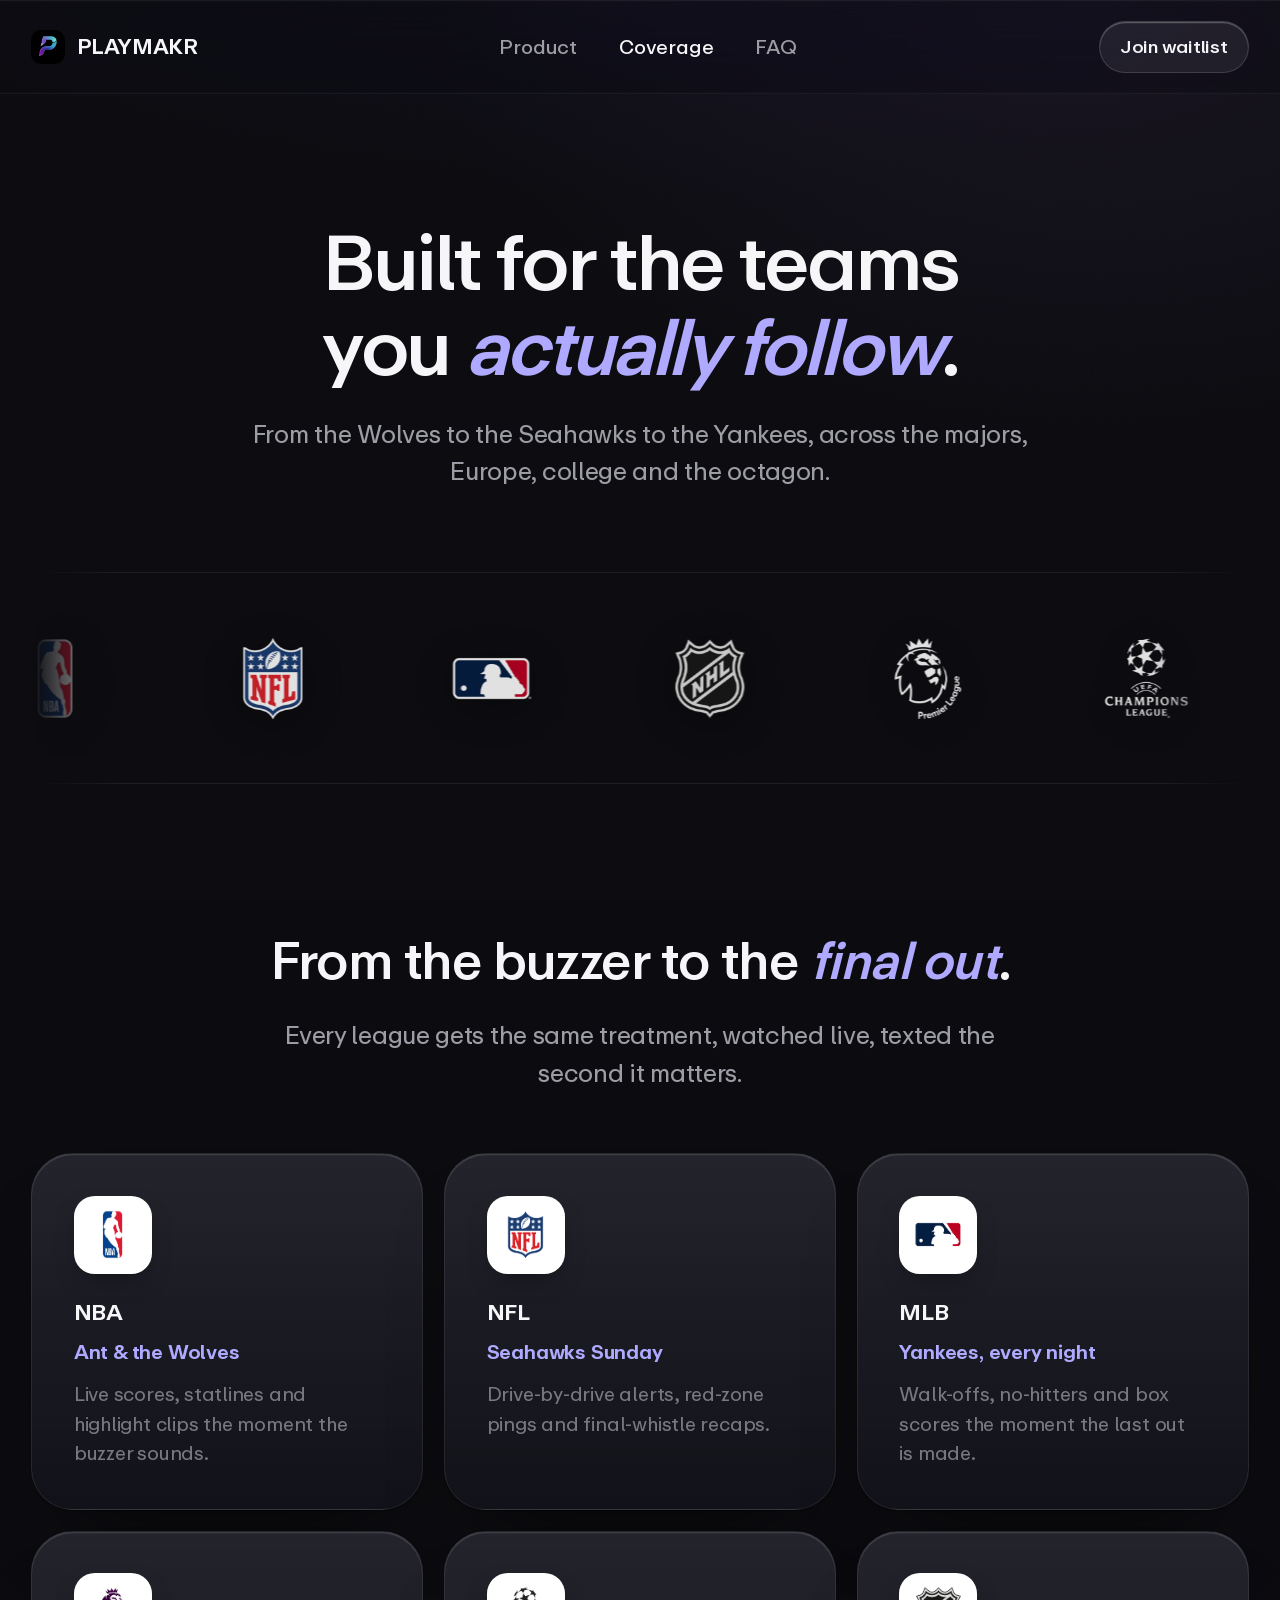
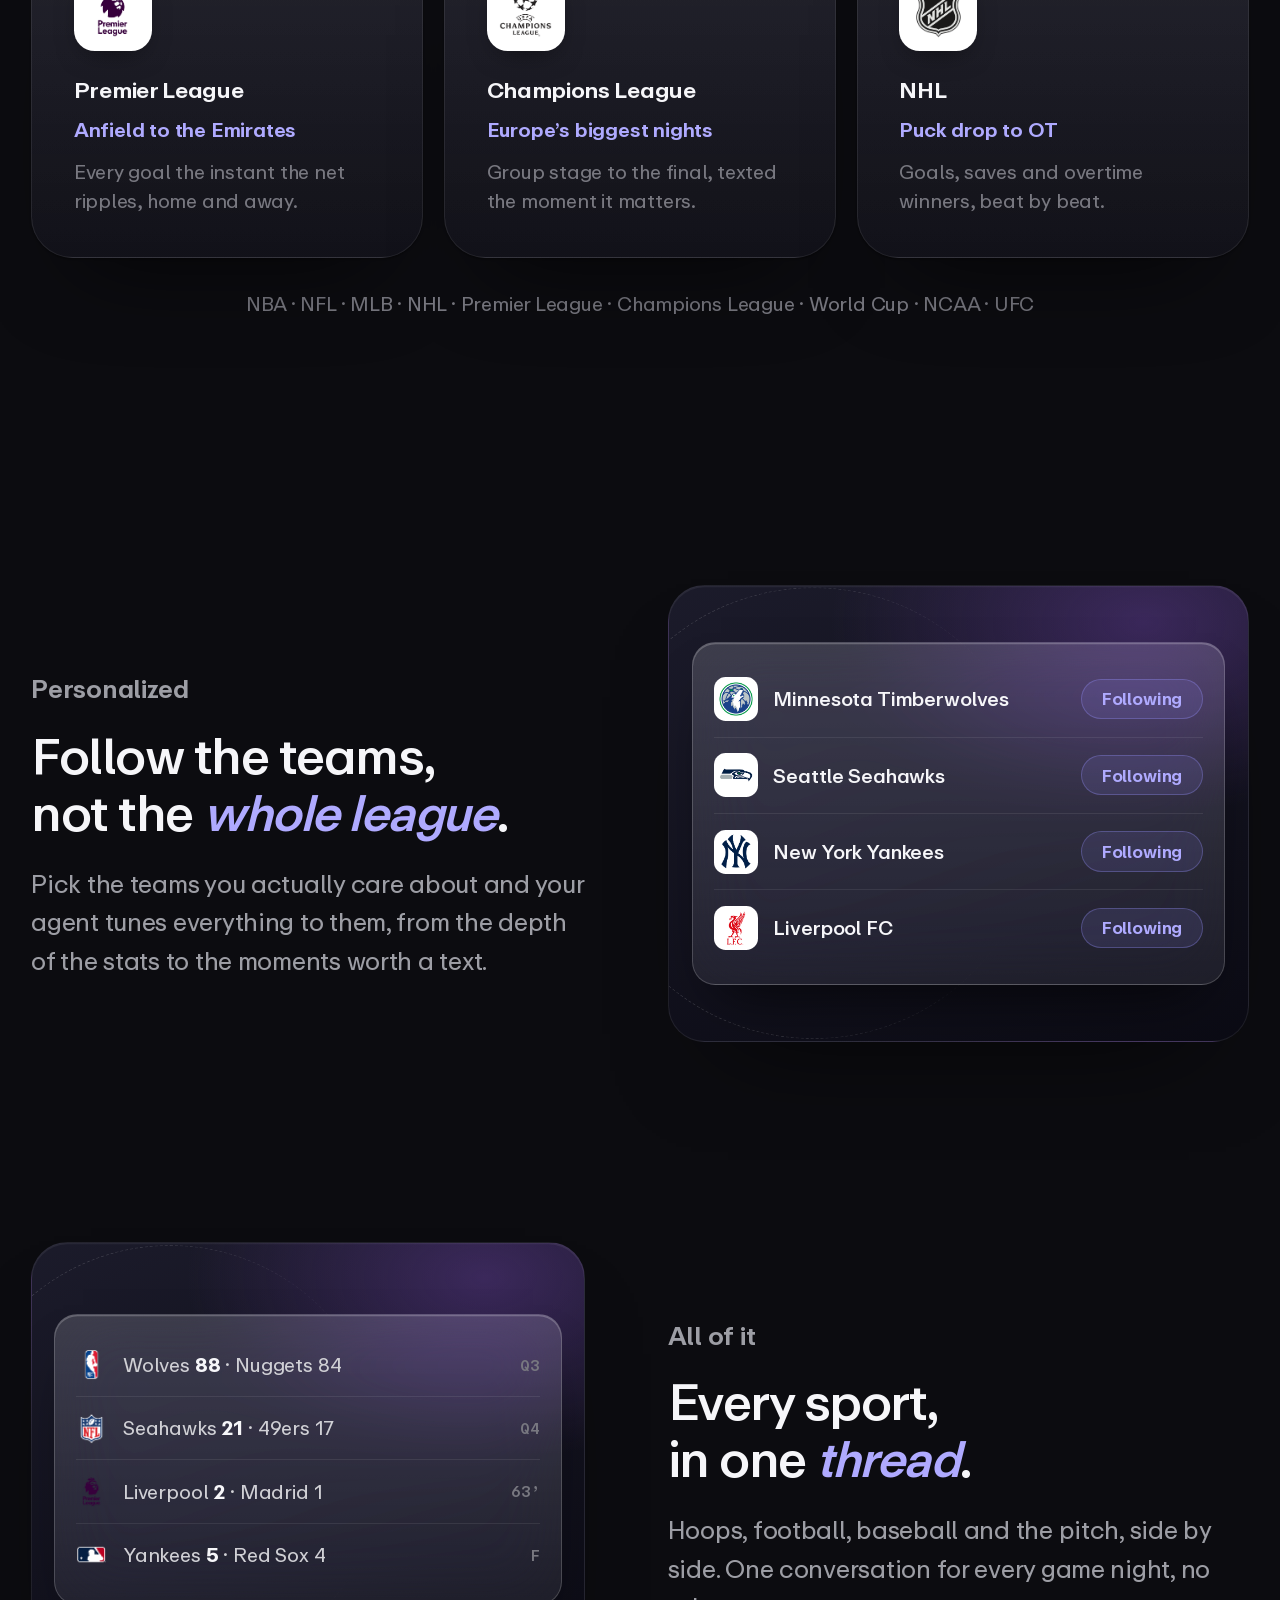
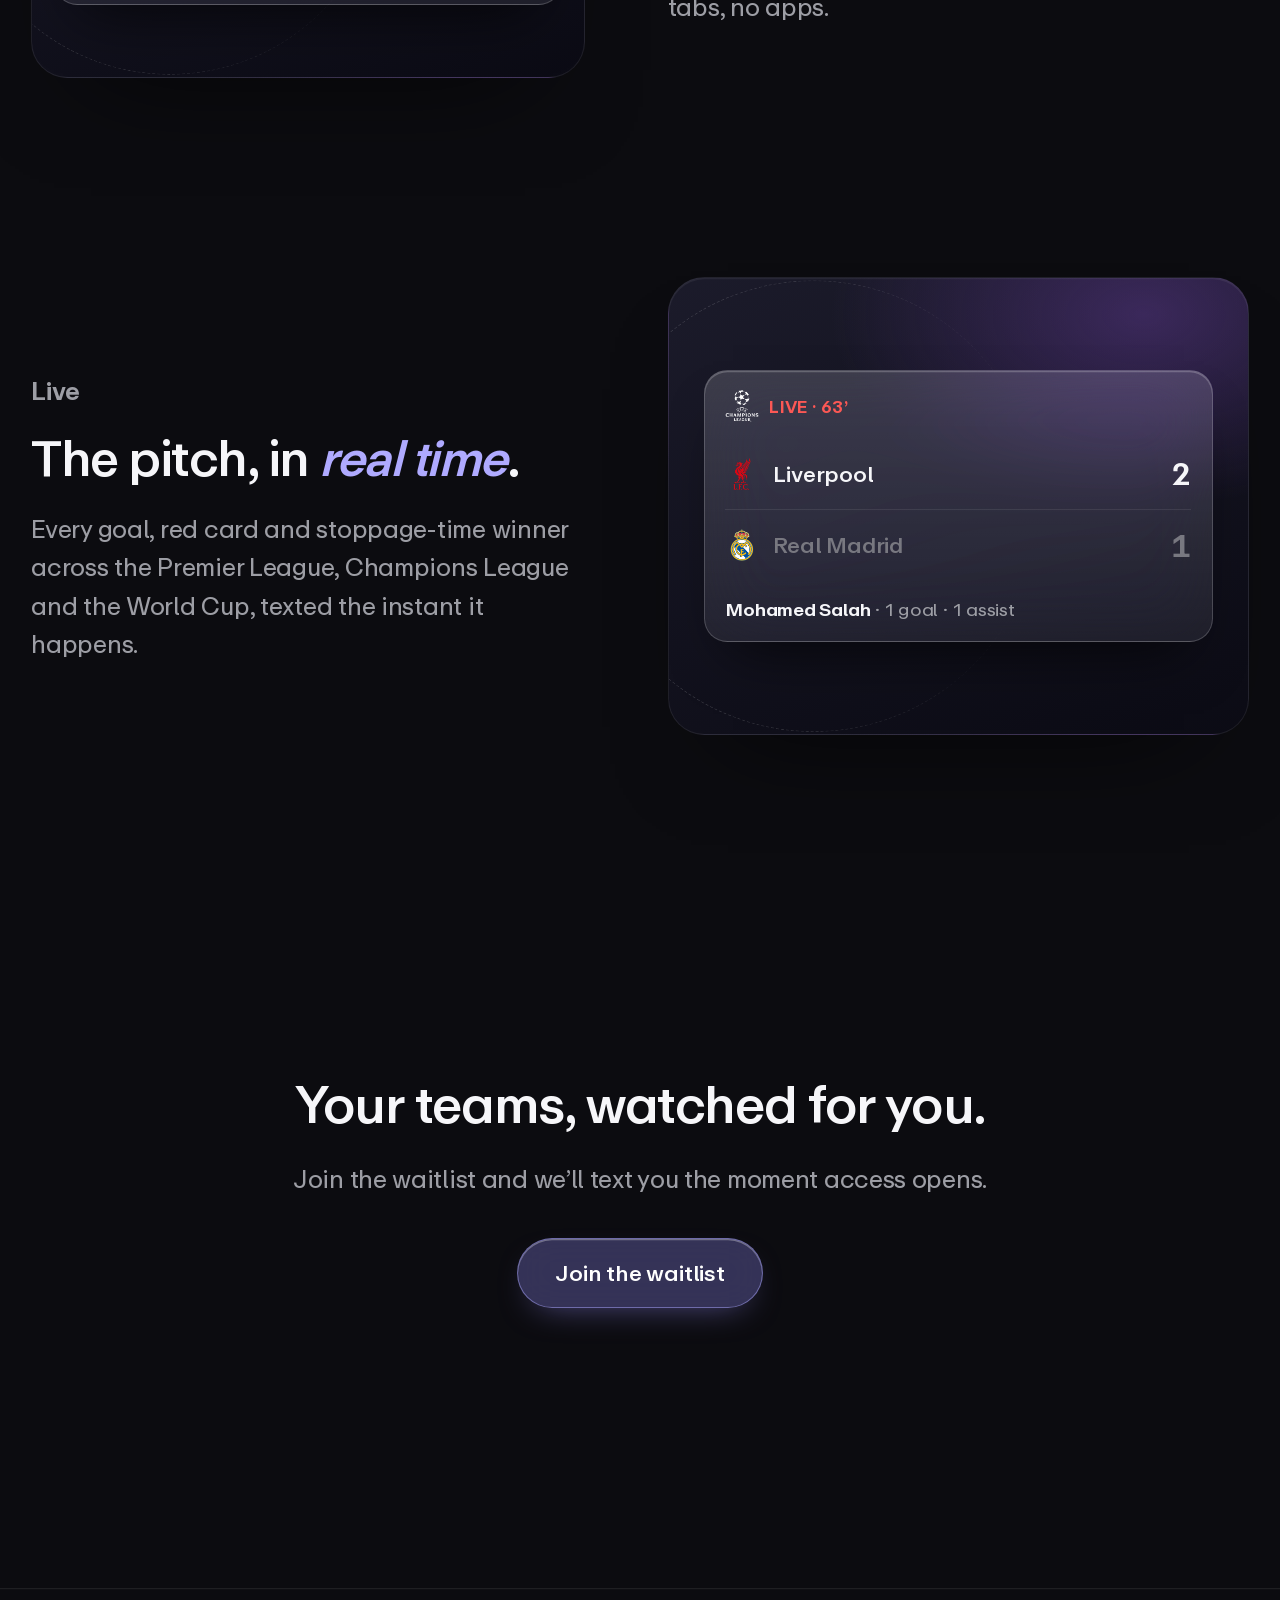
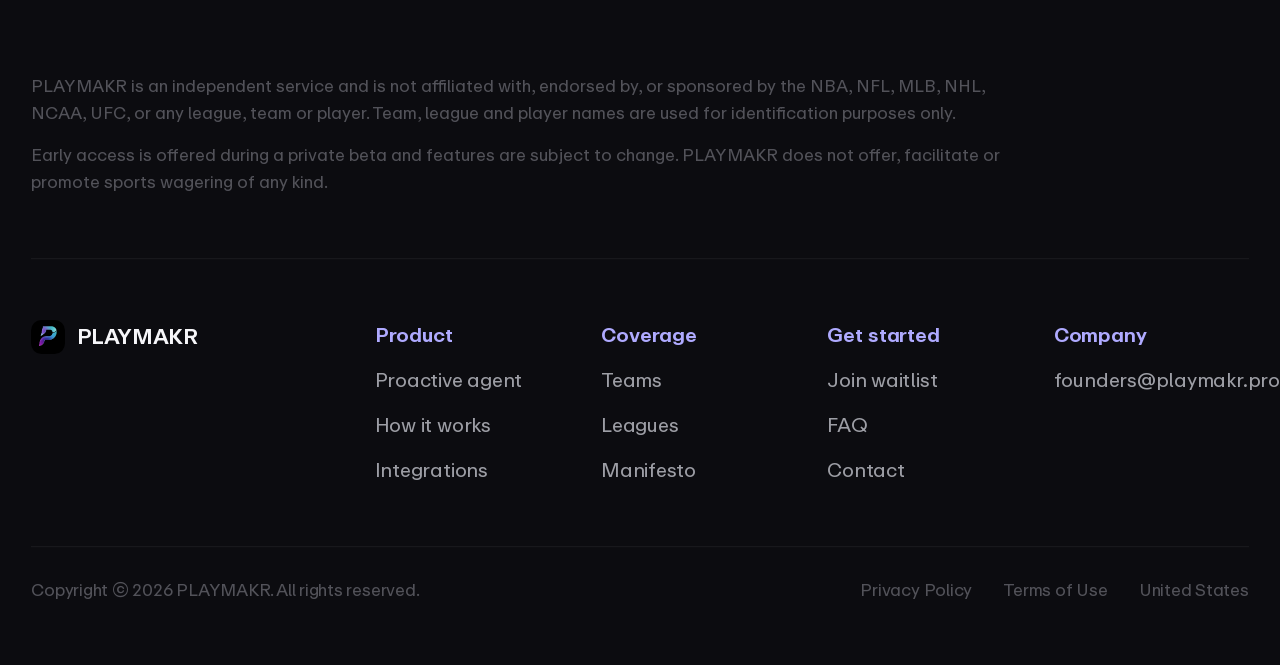
==== commit b1453572: "Mobile hero: swipeable phone carousel (aave-style) + lighter fade - On phones the three mockups now " ====
--- a/coverage.html
+++ b/coverage.html
@@ -8,8 +8,8 @@
 	<meta name="theme-color" content="#08070b" />
 	<link rel="icon" type="image/png" sizes="48x48" href="assets/images/favicon-32.png" />
 	<link rel="apple-touch-icon" href="assets/images/apple-touch-icon.png" />
-	<link rel="stylesheet" href="styles.css?v=31" />
-	<link rel="stylesheet" href="css/pages/coverage.css?v=31" />
+	<link rel="stylesheet" href="styles.css?v=32" />
+	<link rel="stylesheet" href="css/pages/coverage.css?v=32" />
 </head>
 <body>
 	<div id="field" aria-hidden="true"></div>
@@ -198,6 +198,6 @@
 		</div>
 	</footer>
 
-	<script src="app.js?v=31"></script>
+	<script src="app.js?v=32"></script>
 </body>
 </html>
--- a/styles.css
+++ b/styles.css
@@ -550,8 +550,6 @@
 	/* the headline's desktop min (2.75rem) overflows a phone — scale it to width */
 	.hero--center .t-hero{font-size:clamp(1.95rem,8.4vw,2.9rem)}
 	.hero--center .t-sub{font-size:1rem;max-width:34ch}
-	.phones .rphone--center{width:clamp(248px,72vw,300px)}
-	.hero__stage{height:clamp(440px,128vw,560px)}
 	.hero__cta .btn{flex:1 1 auto;justify-content:center}
 }
 
@@ -685,11 +683,48 @@
 .phones .rphone--side{z-index:1;transform:scale(.9) translateY(11%);transform-origin:top center}
 .phones .rphone--left{order:1;margin-right:-4%}
 .phones .rphone--right{order:3;margin-left:-4%}
+/* ---- MOBILE: the three phones become a clean, swipeable carousel (aave-style).
+   All three show fully, you swipe between them with a peek of the next, and the
+   heavy dome dissolve is dropped so each screen reads crisp. --- */
 @media(max-width:900px){
-	.phones .rphone--side{display:none}
-	.phones .rphone--center{margin:0;width:clamp(260px,66vw,330px)}
-	/* tall enough that almost the whole phone shows (it was clipping to ~half) */
-	.hero__stage{height:clamp(440px,74vw,620px)}
+	.hero--center .hero__stage{height:auto;overflow:visible}
+	.phones{
+		position:static;height:auto;
+		justify-content:flex-start;align-items:flex-start;
+		gap:16px;
+		overflow-x:auto;overflow-y:visible;
+		scroll-snap-type:x mandatory;
+		-webkit-overflow-scrolling:touch;
+		overscroll-behavior-x:contain;
+		/* pad the ends so the first/last screen still snaps to centre */
+		padding-inline:calc((100% - min(76vw,300px)) / 2);
+		padding-block:4px 8px;
+		-webkit-mask-image:none;mask-image:none;   /* no heavy fade */
+		scrollbar-width:none;
+	}
+	.phones::-webkit-scrollbar{display:none}
+	.phones .rphone--side{display:block}
+	.phones .rphone{
+		flex:none;
+		width:min(76vw,300px);
+		scroll-snap-align:center;
+		transform:none;margin:0;
+		filter:drop-shadow(0 16px 34px rgba(0,0,0,.42));
+	}
+	/* the lavender pool becomes a soft ambient wash, not a strong dissolve */
+	.hero--center::after{left:-8%;right:-8%;bottom:8%;height:40%;opacity:.5}
+}
+
+/* swipe dots (built by app.js on mobile) */
+.phones-dots{display:none}
+@media(max-width:900px){
+	.phones-dots{display:flex;justify-content:center;gap:8px;margin-top:var(--s-4)}
+	.phones-dot{
+		width:7px;height:7px;border-radius:99px;border:0;padding:0;cursor:pointer;
+		background:rgba(255,255,255,.24);
+		transition:background .3s var(--ease-hover),width .3s var(--ease-expo);
+	}
+	.phones-dot.is-on{background:var(--purple-2);width:22px}
 }
 
 /* --------------------------------------------------------------------------
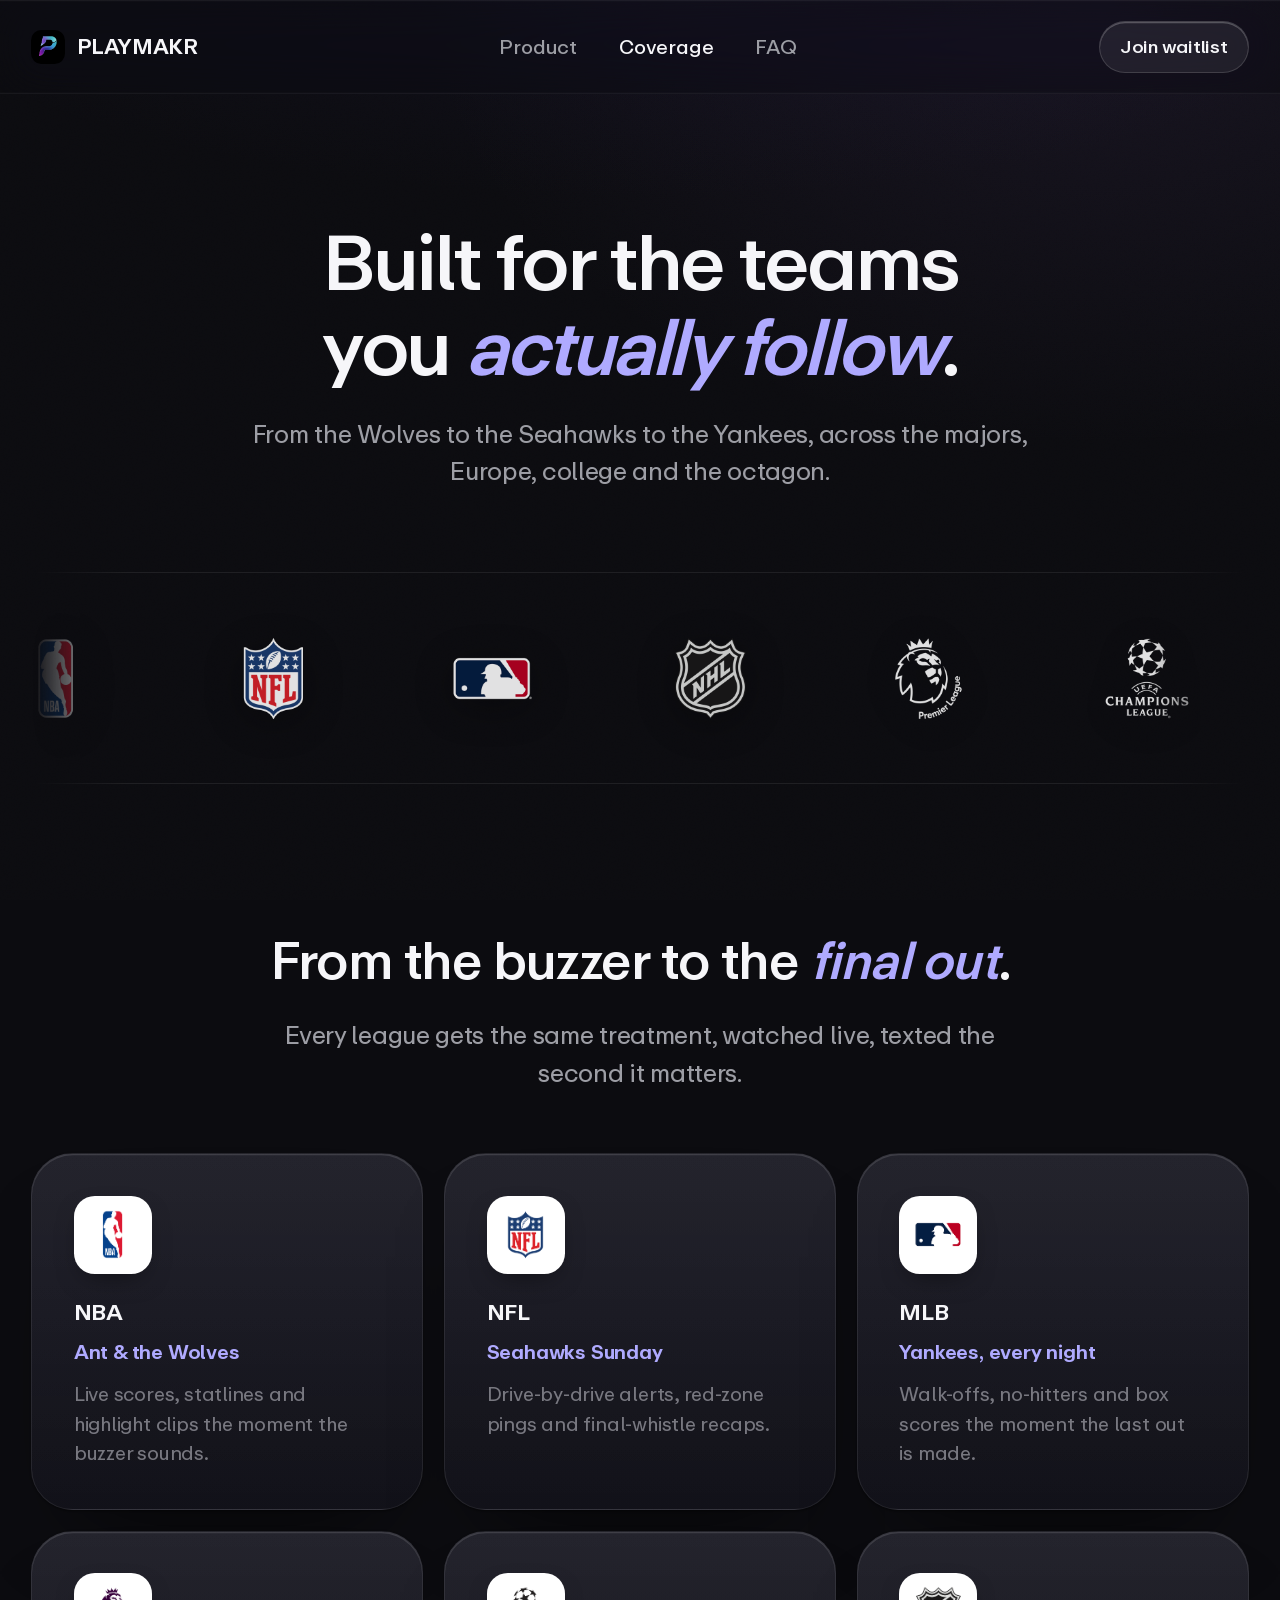
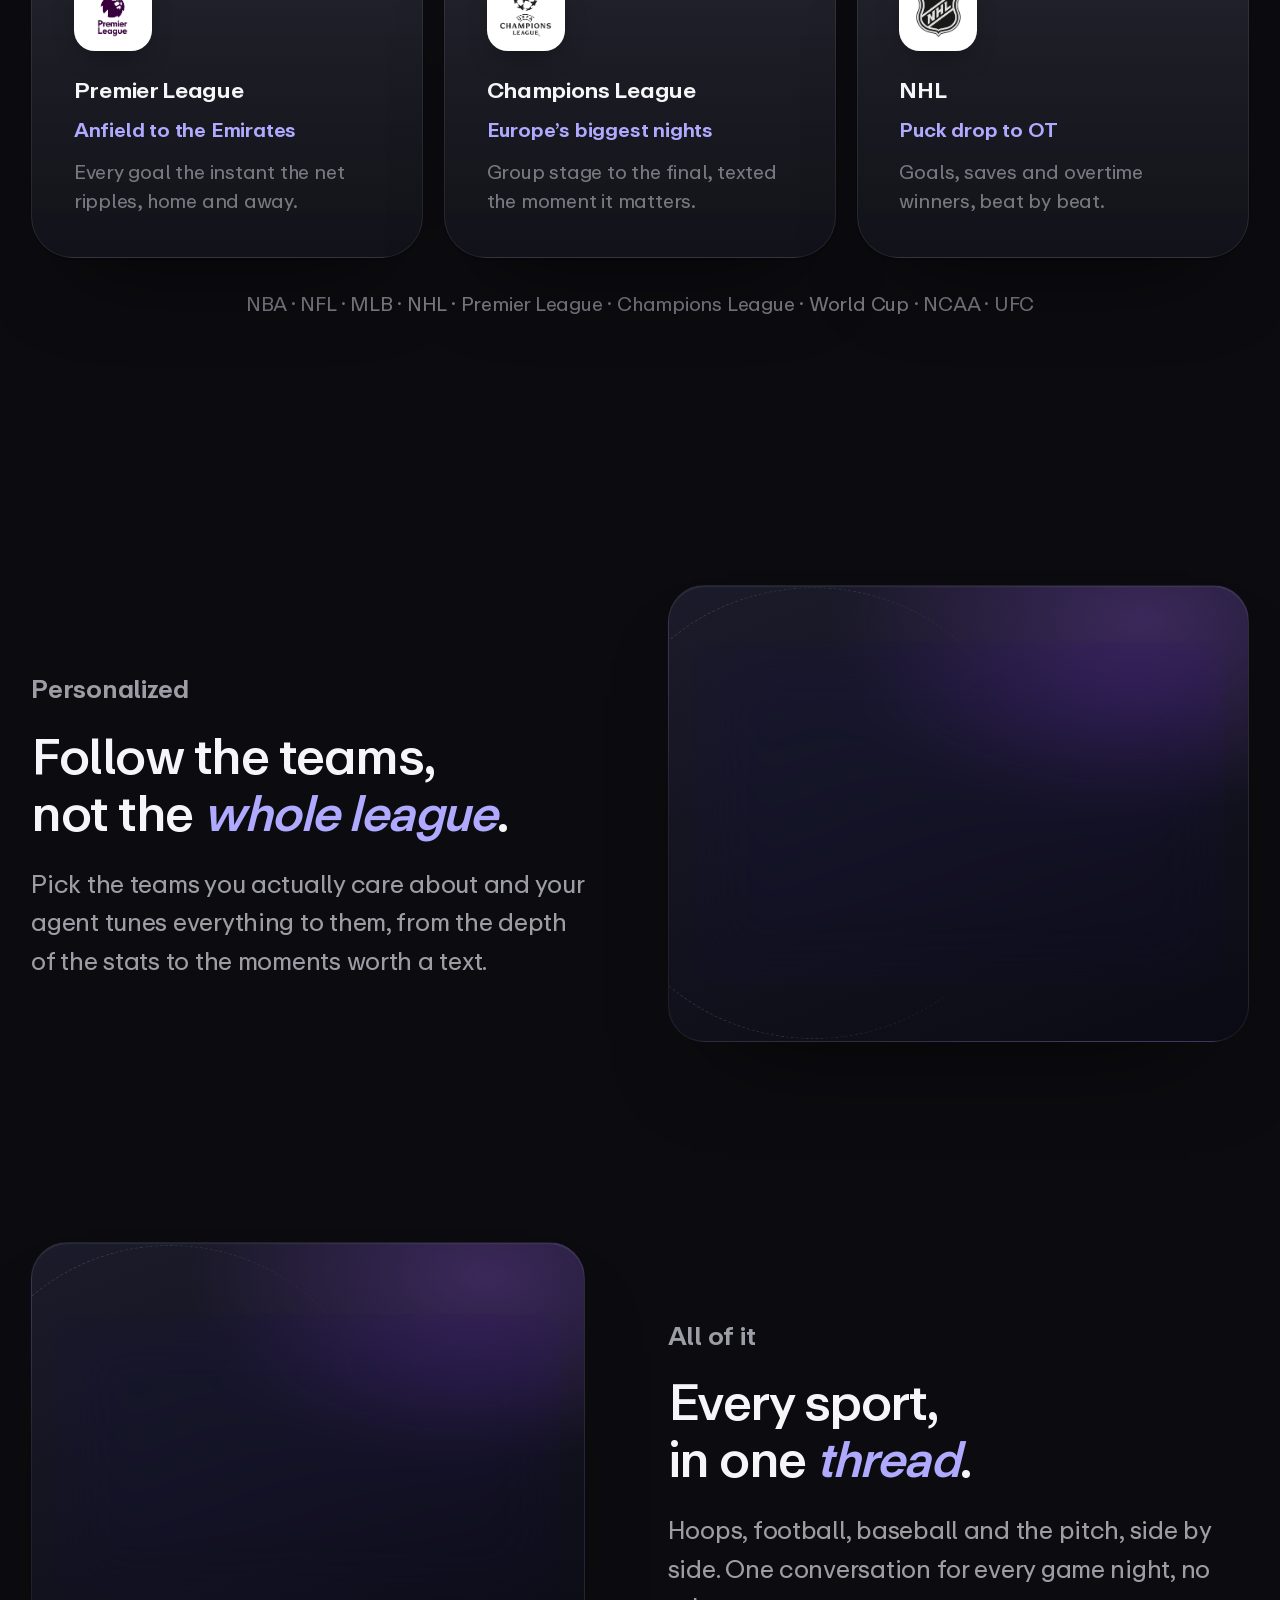
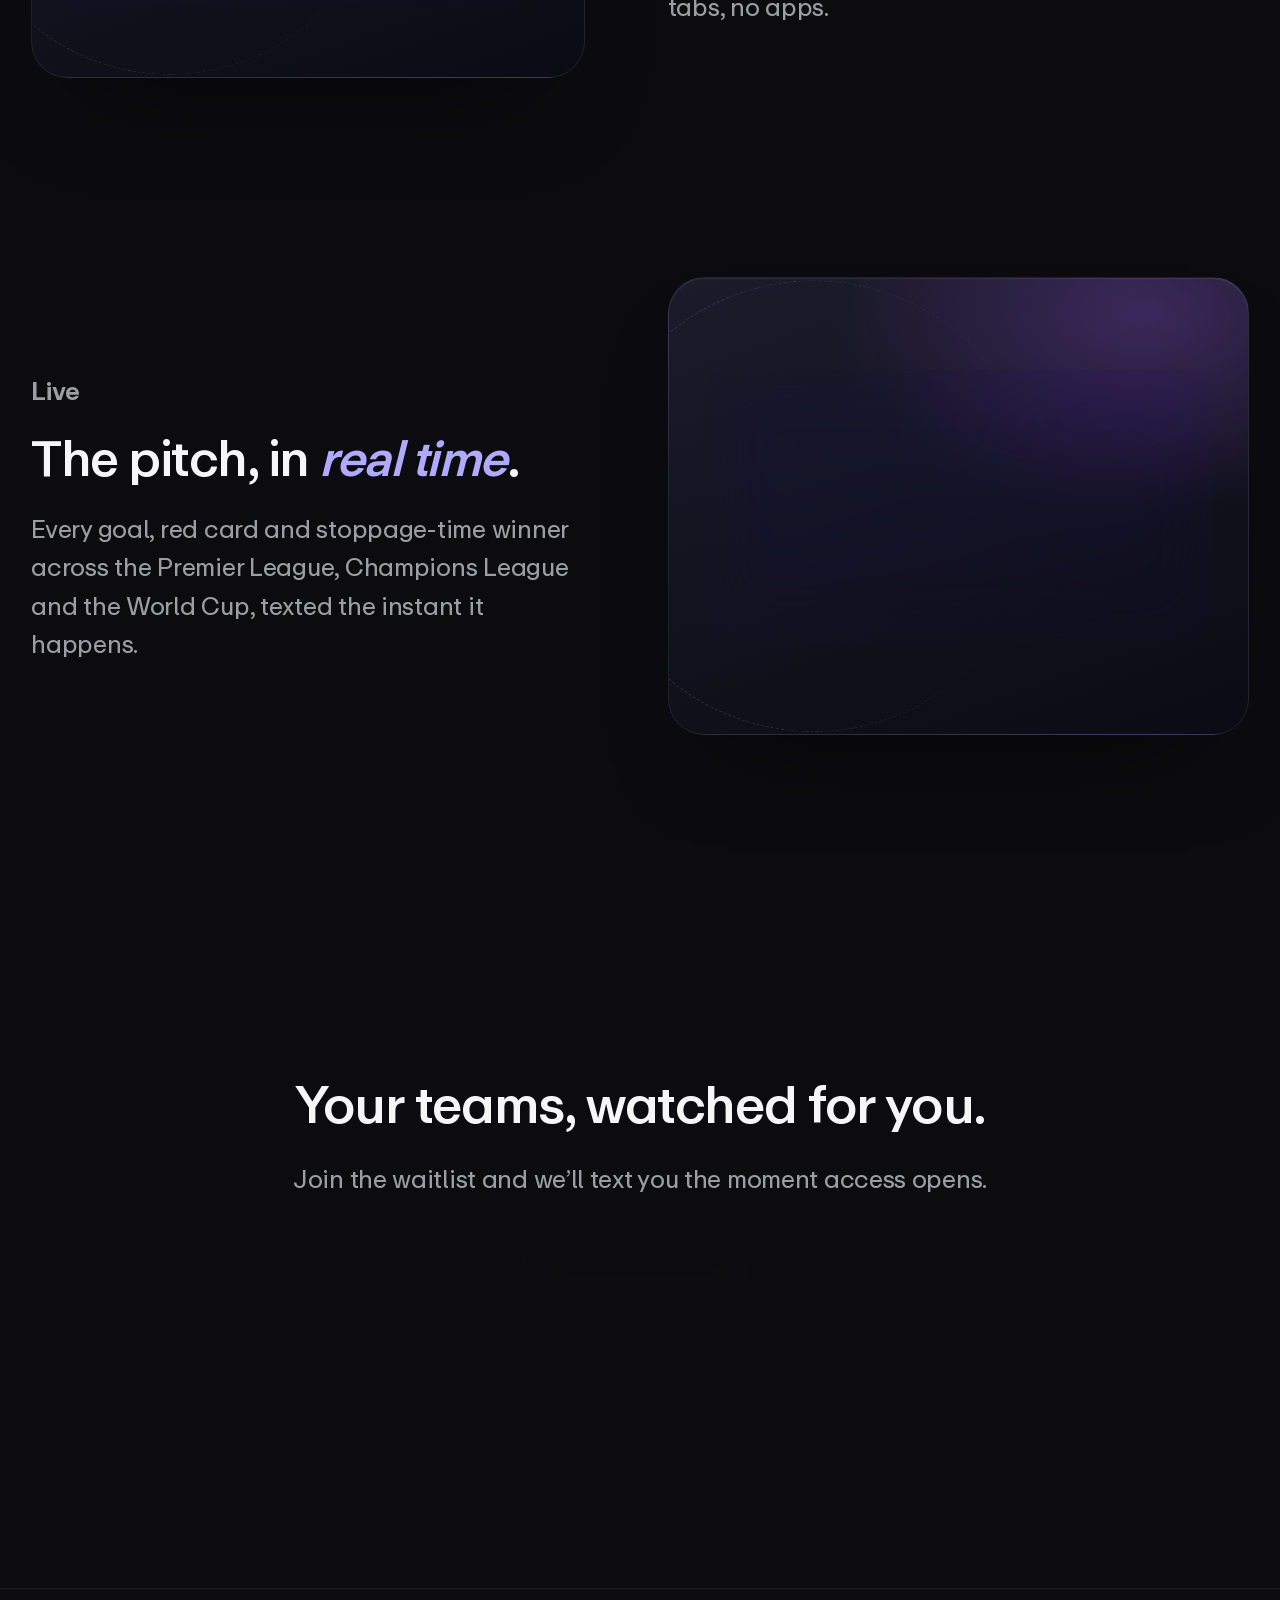
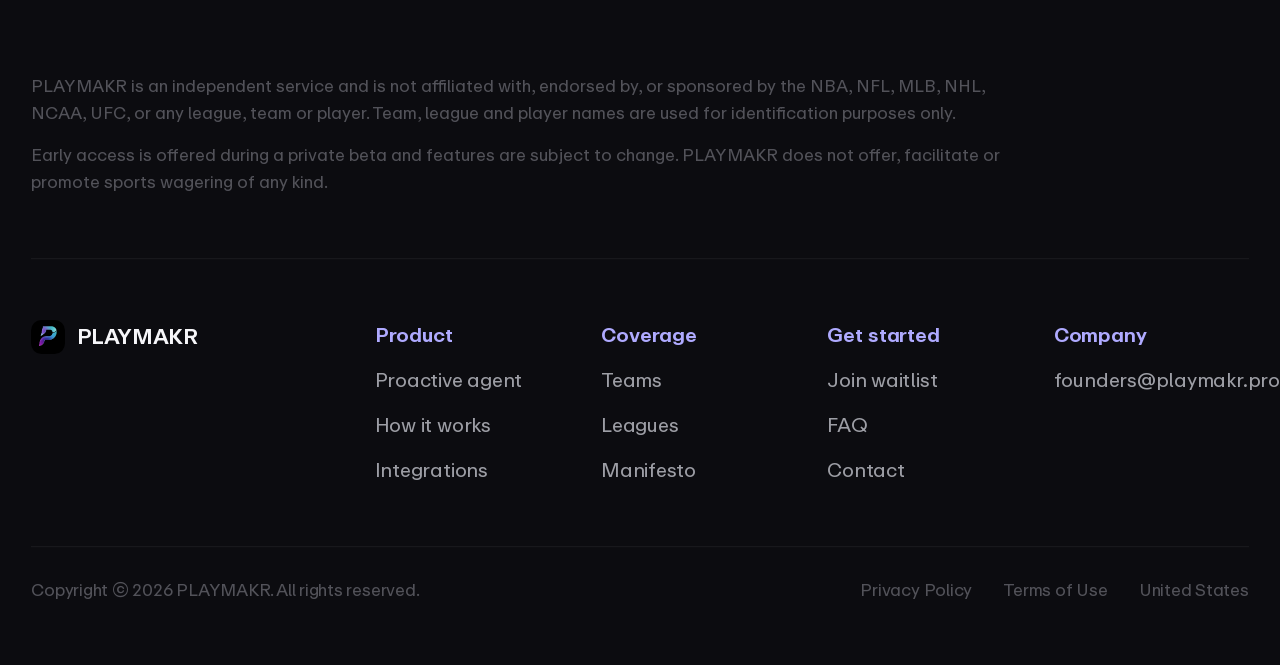
==== commit 8bb9bd6b: "Use a clean Messages speech-bubble glyph for the iMessage icon The old glyph was a filled app-outlin" ====
--- a/coverage.html
+++ b/coverage.html
@@ -8,8 +8,8 @@
 	<meta name="theme-color" content="#08070b" />
 	<link rel="icon" type="image/png" sizes="48x48" href="assets/images/favicon-32.png" />
 	<link rel="apple-touch-icon" href="assets/images/apple-touch-icon.png" />
-	<link rel="stylesheet" href="styles.css?v=32" />
-	<link rel="stylesheet" href="css/pages/coverage.css?v=32" />
+	<link rel="stylesheet" href="styles.css?v=33" />
+	<link rel="stylesheet" href="css/pages/coverage.css?v=33" />
 </head>
 <body>
 	<div id="field" aria-hidden="true"></div>
@@ -198,6 +198,6 @@
 		</div>
 	</footer>
 
-	<script src="app.js?v=32"></script>
+	<script src="app.js?v=33"></script>
 </body>
 </html>
--- a/styles.css
+++ b/styles.css
@@ -1171,7 +1171,7 @@
 	box-shadow:inset 0 1px 0 rgba(255,255,255,.35),0 1px 2px rgba(0,0,0,.35);
 }
 .am::before{content:"";width:15px;height:15px;background:#fff;-webkit-mask:var(--glyph) center/contain no-repeat;mask:var(--glyph) center/contain no-repeat}
-.am--msg{background:linear-gradient(180deg,#4ce15f,#1bb84a);--glyph:url(assets/images/logos/imessage.svg)}
+.am--msg{background:linear-gradient(180deg,#4ce15f,#1bb84a);--glyph:url(assets/images/logos/imessage.svg?v=33)}
 .am--wa{background:linear-gradient(180deg,#2ee06f,#12b855);--glyph:url(assets/images/logos/whatsapp.svg)}
 .am--dc{background:linear-gradient(180deg,#6b78ff,#5865f2);--glyph:url(assets/images/logos/discord.svg)}
 .am--tg{background:linear-gradient(180deg,#3fbbfe,#1d93d2);--glyph:url(assets/images/logos/telegram.svg)}
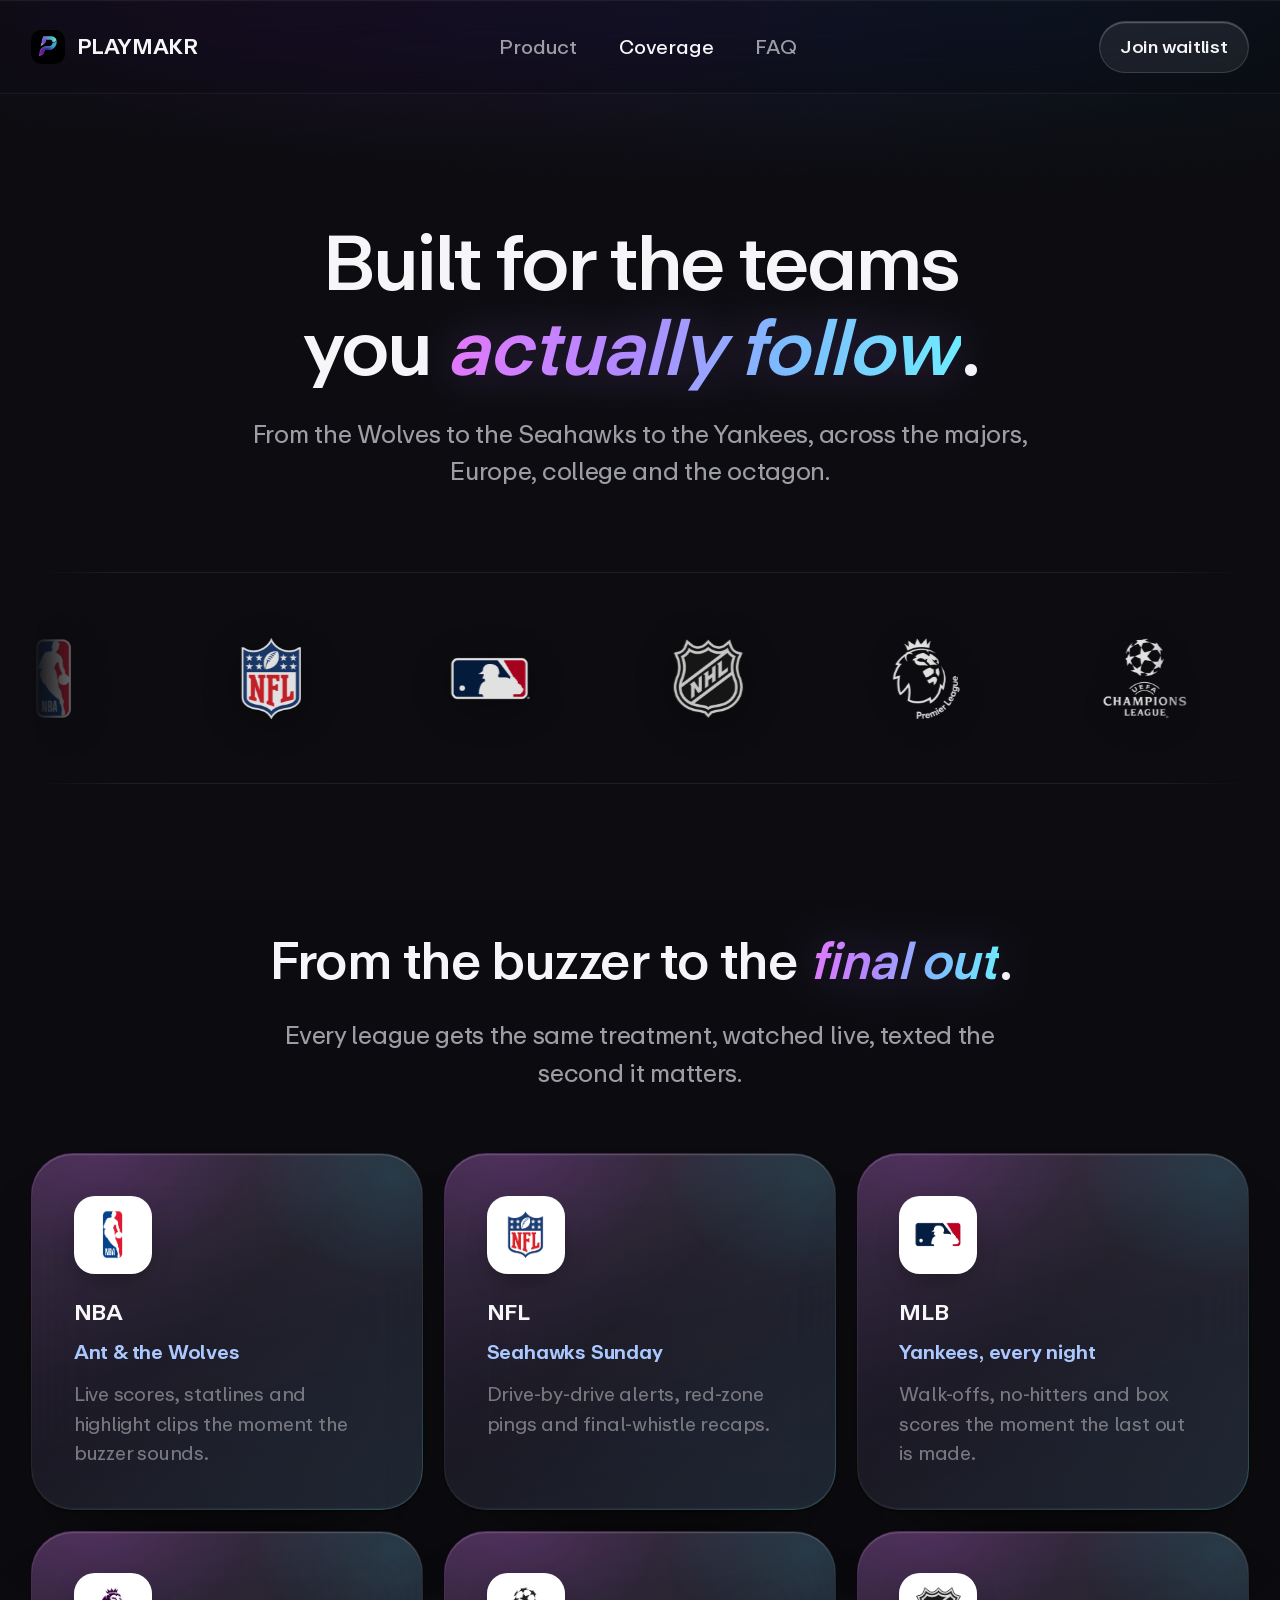
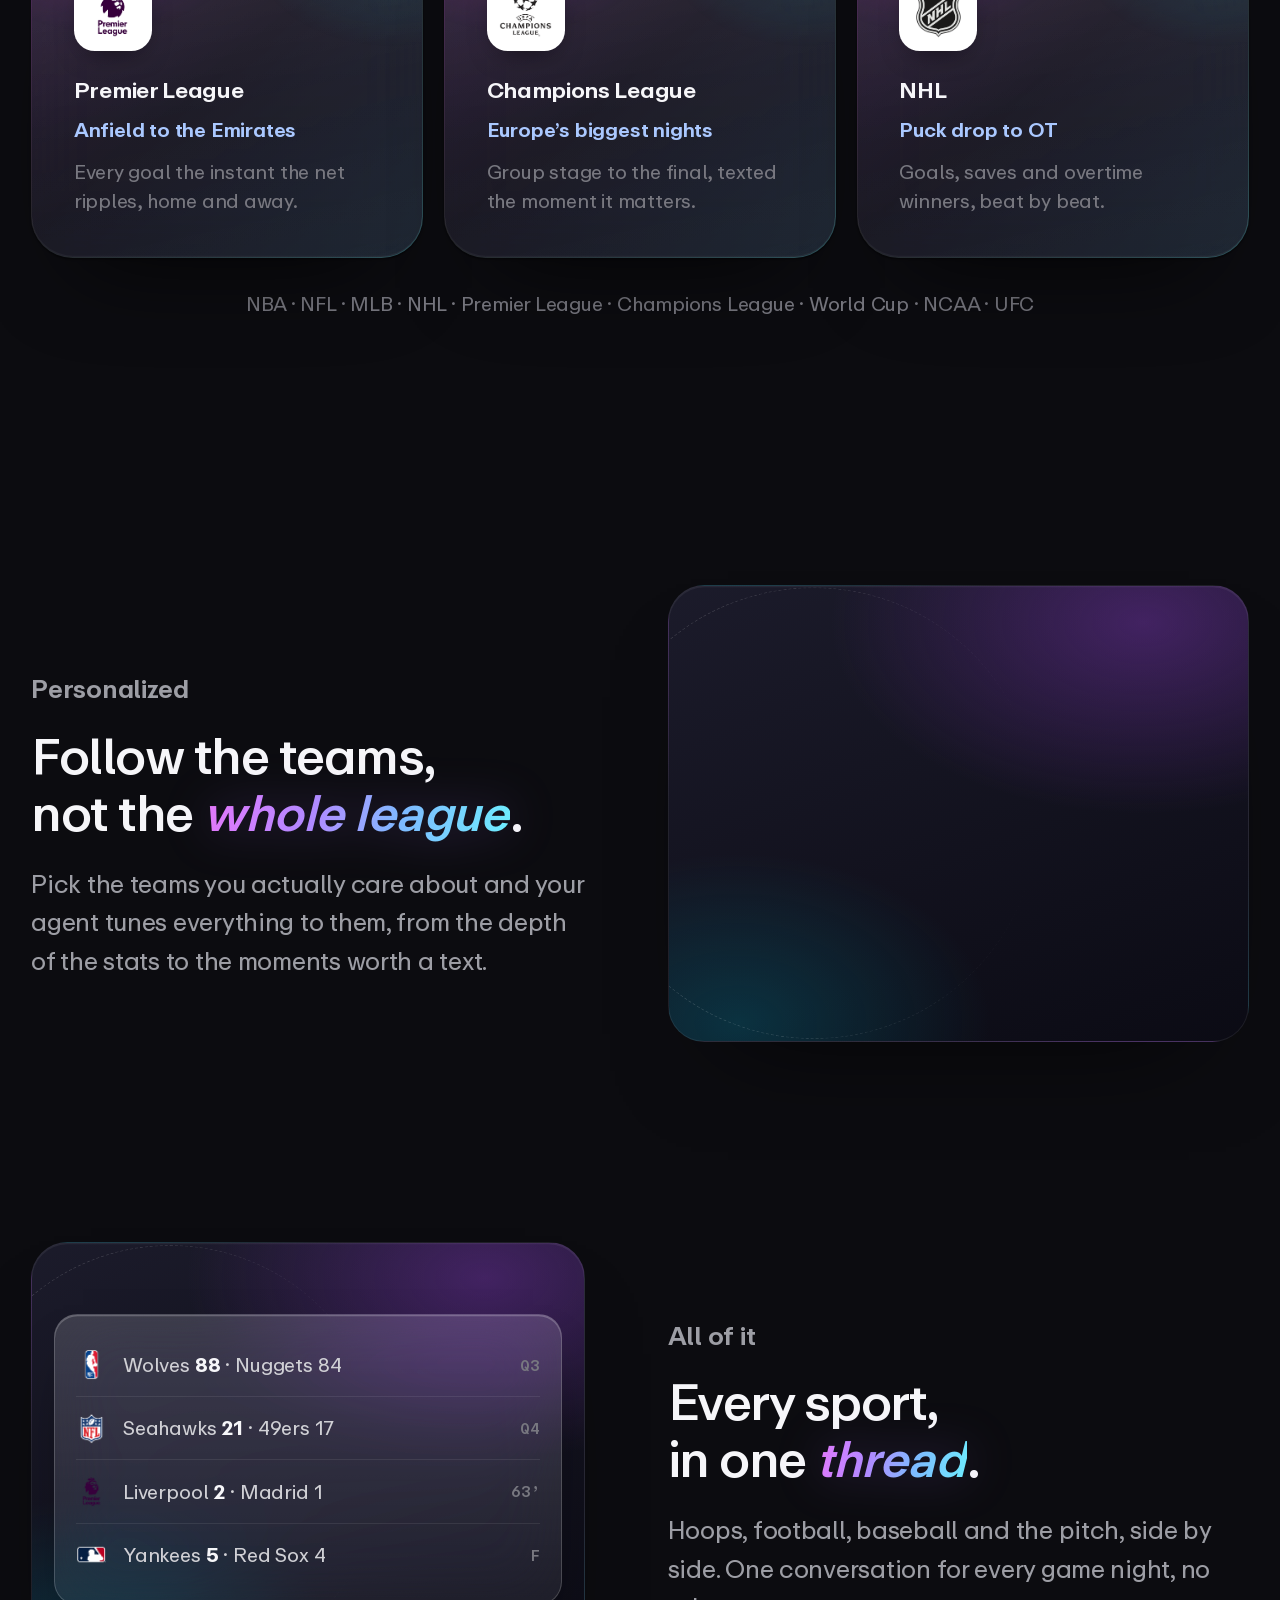
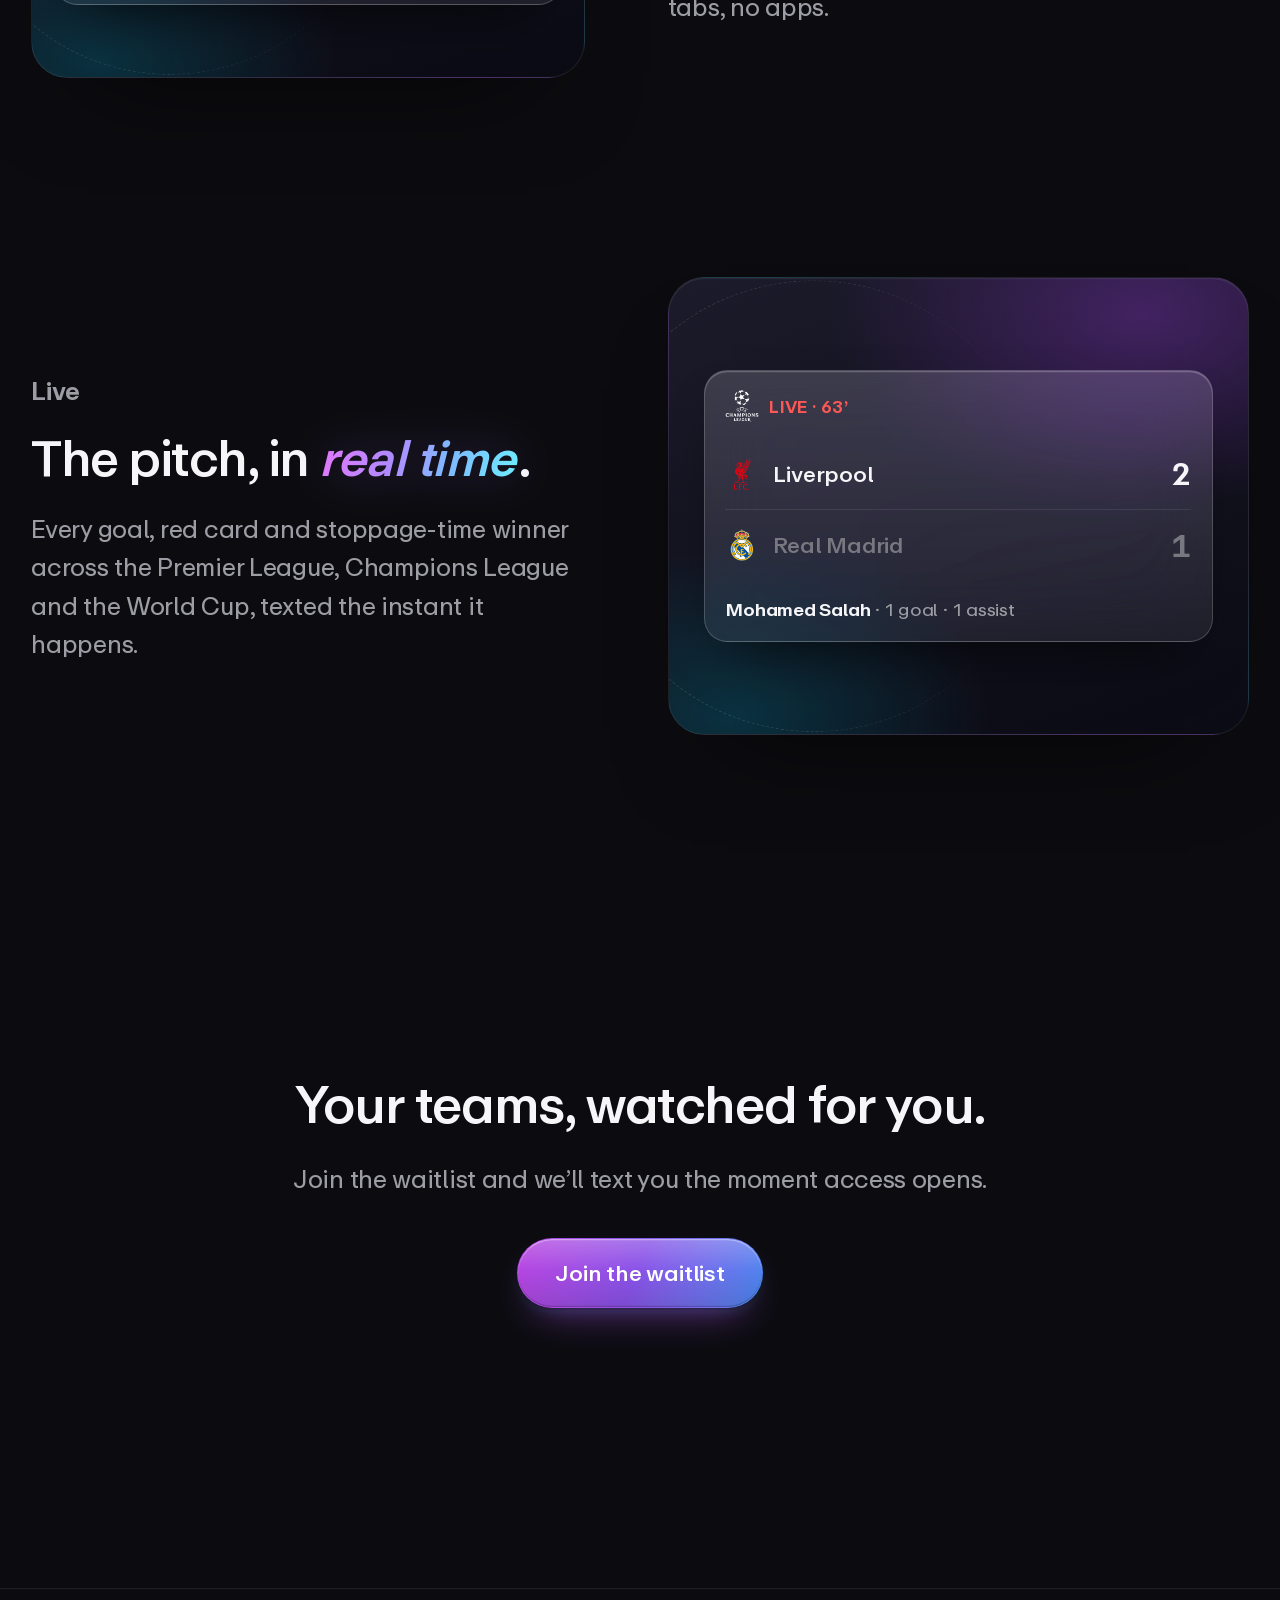
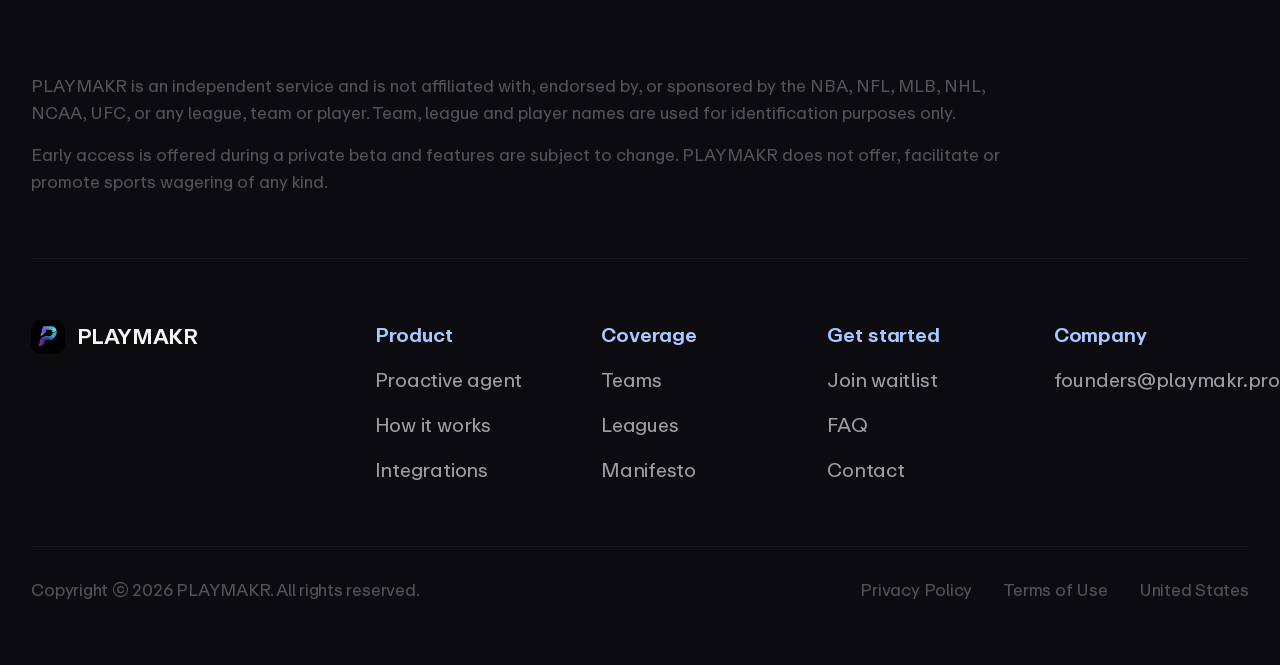
==== commit f4145d66: "Retheme to the logo's hue run, real glass, and a group-chat section COLOUR The mark is not one purpl" ====
--- a/coverage.html
+++ b/coverage.html
@@ -8,8 +8,8 @@
 	<meta name="theme-color" content="#08070b" />
 	<link rel="icon" type="image/png" sizes="48x48" href="assets/images/favicon-32.png" />
 	<link rel="apple-touch-icon" href="assets/images/apple-touch-icon.png" />
-	<link rel="stylesheet" href="styles.css?v=33" />
-	<link rel="stylesheet" href="css/pages/coverage.css?v=33" />
+	<link rel="stylesheet" href="styles.css?v=40" />
+	<link rel="stylesheet" href="css/pages/coverage.css?v=40" />
 </head>
 <body>
 	<div id="field" aria-hidden="true"></div>
@@ -198,6 +198,6 @@
 		</div>
 	</footer>
 
-	<script src="app.js?v=33"></script>
+	<script src="app.js?v=40"></script>
 </body>
 </html>
--- a/styles.css
+++ b/styles.css
@@ -86,14 +86,38 @@
 	--on-dark-2:rgba(255,255,255,.66);
 	--on-dark-3:rgba(255,255,255,.44);
 
-	/* PERIWINKLE. Primary fill + a brighter ink for text/links on dark. */
-	--purple-1:oklch(0.70 0.155 285);   /* primary fills ~ #978eff */
-	--purple-2:oklch(0.78 0.135 285);   /* links, eyebrows, accent ink ~ #b0a6ff */
-	--purple-3:oklch(0.70 0.155 285);
-	--purple-soft:oklch(0.70 0.155 285 / .12);
-	--purple-soft-2:oklch(0.70 0.155 285 / .20);
-	--rich-purple:oklch(0.64 0.175 285);
-	--warm-purple:oklch(0.82 0.11 290);
+	/* ----------------------------------------------------------------------
+	   BRAND. Sampled straight off the logo mark, which is not one colour but a
+	   run: magenta at the tail (#8C1CA7), violet through the bowl (#7764CB),
+	   blue at the joint (#2D4AA5), cyan at the top of the stem (#48BDCA).
+	   In OKLCH that is a clean hue sweep 320 -> 205 at near-constant chroma,
+	   so the ramp below is the mark, lifted two stops so it survives on black.
+	   Every gradient on the site is a slice of this one run; nothing invents a
+	   hue that isn't in the logo.
+	   ---------------------------------------------------------------------- */
+	--brand-1:oklch(0.62 0.245 320);   /* magenta   — the tail */
+	--brand-2:oklch(0.58 0.215 296);   /* violet    — the bowl */
+	--brand-3:oklch(0.63 0.170 262);   /* blue      — the joint */
+	--brand-4:oklch(0.80 0.125 208);   /* cyan      — the stem */
+	--brand-4-hi:oklch(0.88 0.105 205);/* cyan, lifted for ink on dark */
+
+	/* The mark, as a fill. 112deg matches the mark's own diagonal. */
+	--grad-brand:linear-gradient(112deg,var(--brand-1) 0%,var(--brand-2) 34%,var(--brand-3) 62%,var(--brand-4) 100%);
+	--grad-brand-rev:linear-gradient(112deg,var(--brand-4) 0%,var(--brand-3) 38%,var(--brand-2) 66%,var(--brand-1) 100%);
+	/* Rim light: the same run at rim strength, for gradient hairlines. */
+	--grad-rim:linear-gradient(140deg,oklch(0.72 0.22 320 / .70),oklch(0.68 0.19 296 / .38) 38%,oklch(0.80 0.13 240 / .30) 64%,oklch(0.88 0.11 205 / .62));
+	--grad-rim-quiet:linear-gradient(140deg,oklch(0.72 0.22 320 / .34),rgba(255,255,255,.10) 46%,oklch(0.88 0.11 205 / .32));
+
+	/* PRIMARY. Kept under the old names so every rule already written against
+	   them resolves; the values are now points on the brand run. */
+	--purple-1:oklch(0.60 0.215 302);   /* primary fills */
+	--purple-2:oklch(0.84 0.115 268);   /* links, accent ink — reads on black */
+	--purple-3:oklch(0.66 0.190 288);
+	--purple-soft:oklch(0.62 0.215 302 / .14);
+	--purple-soft-2:oklch(0.62 0.215 302 / .22);
+	--rich-purple:oklch(0.66 0.230 318);
+	--warm-purple:oklch(0.82 0.130 300);
+	--cyan-ink:var(--brand-4-hi);
 
 	/* ACCENTS */
 	--green:oklch(0.78 0.17 155);       /* the live / positive green */
@@ -194,9 +218,14 @@
 	position:fixed; inset:-28px; z-index:-1; pointer-events:none;
 	transform:translate3d(var(--fx,0px),var(--fy,0px),0);
 	will-change:transform;
+	/* Two sources, not one: the mark's magenta end sits upper-left, its cyan end
+	   upper-right, and they cross over the middle of the fold. That crossing is
+	   the whole reason the page reads as the logo rather than as generic purple
+	   — one bloom can only ever be one hue. */
 	background:
-		radial-gradient(110% 60% at 50% -12%,oklch(0.42 0.13 285 / .30) 0%,oklch(0.30 0.10 285 / .10) 32%,transparent 60%),
-		radial-gradient(70vw 46vw at 84% 4%,oklch(0.50 0.12 300 / .12) 0%,transparent 58%),
+		radial-gradient(86% 52% at 24% -14%,oklch(0.48 0.22 320 / .26) 0%,oklch(0.34 0.15 312 / .10) 38%,transparent 66%),
+		radial-gradient(84% 50% at 78% -10%,oklch(0.56 0.14 212 / .20) 0%,oklch(0.38 0.10 226 / .08) 40%,transparent 68%),
+		radial-gradient(100% 56% at 50% -12%,oklch(0.42 0.17 292 / .26) 0%,transparent 62%),
 		var(--canvas);
 }
 /* Grain kills 8-bit banding on the dark gradient — the loudest amateur tell.
@@ -220,22 +249,41 @@
 	font-weight:500; line-height:1.05; letter-spacing:-.05em;
 	color:var(--fg-1); text-wrap:balance;
 }
-.t-hero em,.t-hero .accent{
+/* THE ACCENT WORD.
+   One word per headline is set in the serif italic, and it is the only place
+   on the page where the mark's full hue run appears in type. Clipping the
+   gradient to the glyphs (rather than tinting them one flat purple) is what
+   ties the headline to the logo in the nav directly above it.
+
+   The fallback matters: background-clip:text has no graceful degradation — a
+   browser without it renders transparent text on a gradient box. The @supports
+   gate below means the flat --purple-2 is what ships unless clipping is real. */
+.t-hero em,.t-hero .accent,
+.t-h1 em,.t-h2 em,.t-h3 em,
+.page-hero__h em,.feature__copy h2 em,.gc__h em{
 	font-family:var(--font-serif);
 	font-style:italic; font-weight:500;
 	color:var(--purple-2);
 	letter-spacing:-.01em;
 	padding-right:.04em;
 }
+@supports ((-webkit-background-clip:text) or (background-clip:text)){
+	.t-hero em,.t-hero .accent,
+	.t-h1 em,.t-h2 em,.t-h3 em,
+	.page-hero__h em,.feature__copy h2 em,.gc__h em{
+		background:linear-gradient(102deg,oklch(0.74 0.21 322) 0%,oklch(0.72 0.18 296) 36%,oklch(0.78 0.14 258) 64%,oklch(0.88 0.115 205) 100%);
+		-webkit-background-clip:text;background-clip:text;
+		-webkit-text-fill-color:transparent;color:transparent;
+		/* An italic serif clipped to a gradient loses its edge against black.
+		   A hair of the mark's own glow behind the glyphs puts it back. */
+		filter:drop-shadow(0 0 18px oklch(0.66 0.20 300 / .28));
+	}
+}
 .t-h1{
 	font-family:var(--font-display);
 	font-size:clamp(2rem,1.3rem + 2.6vw,2.9rem);
 	font-weight:500; line-height:1.12; letter-spacing:-.03em;
 	color:var(--fg-1); text-wrap:balance;
-}
-.t-h1 em,.t-h2 em{
-	font-family:var(--font-serif);font-style:italic;font-weight:500;
-	color:var(--purple-2);letter-spacing:-.01em;
 }
 .t-h2{
 	font-family:var(--font-display);
@@ -301,23 +349,65 @@
 .stack__item .cap{margin-top:var(--s-5)}
 
 /* --------------------------------------------------------------------------
-   6. MATERIAL: THE LIGHT CARD
-   Aave has no glass. A card is a white face, one warm hairline, and a soft
-   two-part shadow. .glass keeps its name so markup and JS resolve; here it is
-   simply the light card, and the refraction layer is retired.
+   6. MATERIAL: GLASS
+   A real pane, not a painted one. Four things have to be true at once or it
+   reads as a grey box with a blur filter on it:
+
+     1. it refracts   — backdrop-filter blurs AND saturates what is behind it,
+                        so the field's magenta and cyan bleed through tinted,
+                        which is what actually sells the material;
+     2. it has an edge — the rim is a gradient hairline, painted into the
+                         border box, so the lit corner is the mark's magenta
+                         and the far corner its cyan. A flat white hairline is
+                         the tell that a card was never really glass;
+     3. it has a face  — one top-down white wash, ~6% to 1.5%, which is the
+                         sheet's own thickness catching the light source;
+     4. it casts       — a tight contact shadow plus one long soft one.
+
+   .glass is the material. .panel (7) is the component that wears it.
    -------------------------------------------------------------------------- */
 .glass{
 	position:relative;
-	background:var(--surface-1);
-	border:1px solid var(--line-1);
+	border:1px solid transparent;
 	border-radius:var(--r-panel);
+	background:
+		linear-gradient(168deg,rgba(255,255,255,.065),rgba(255,255,255,.015) 52%,rgba(255,255,255,.03)) padding-box,
+		var(--grad-rim-quiet) border-box;
+	-webkit-backdrop-filter:blur(26px) saturate(1.7);
+	backdrop-filter:blur(26px) saturate(1.7);
 	box-shadow:
-		inset 0 1px 0 var(--rim-hi),
-		0 1px 2px rgba(0,0,0,.4),
-		0 30px 60px -30px rgba(0,0,0,.7);
+		inset 0 1px 0 rgba(255,255,255,.16),
+		inset 0 -1px 0 rgba(255,255,255,.04),
+		0 1px 2px rgba(0,0,0,.5),
+		0 30px 60px -30px rgba(0,0,0,.8);
 	isolation:isolate;
 }
-.glass__refract{display:none}
+
+/* The refraction layer. A single slow specular band, angled to the page's one
+   light source, that only exists on panels asking for it via data-refract. It
+   is a highlight travelling across a sheet, so it moves once and stops — it is
+   not a looping shimmer, which is the loudest AI tell on any glass card. */
+.glass__refract{
+	display:block;position:absolute;inset:0;z-index:0;pointer-events:none;
+	border-radius:inherit;overflow:hidden;
+}
+.glass__refract::before{
+	content:"";position:absolute;inset:-40% -60%;
+	background:linear-gradient(104deg,transparent 34%,rgba(255,255,255,.10) 46%,rgba(255,255,255,.16) 50%,rgba(255,255,255,.10) 54%,transparent 66%);
+	transform:translateX(-42%);
+	opacity:0;
+}
+/* app.js stamps .is-in on anything carrying data-panel, not only on .panel, so
+   the trigger is keyed to that attribute — a .glass card with data-refract on
+   it (the group-chat rules) sweeps too. */
+.js [data-panel].is-in .glass__refract::before{
+	animation:refract 1500ms cubic-bezier(.22,.61,.36,1) 260ms both;
+}
+@keyframes refract{
+	from{transform:translateX(-42%);opacity:0}
+	22%{opacity:1}
+	to{transform:translateX(42%);opacity:0}
+}
 
 /* --------------------------------------------------------------------------
    7. PANEL
@@ -325,22 +415,40 @@
 .panel{
 	position:relative;
 	border-radius:var(--r-panel);
-	border:1px solid var(--line-1);
-	/* solid glass look (no backdrop-filter — that caused sibling repaint flicker) */
+	border:1px solid transparent;
+	/* The glass face, over a barely-there tinted body so type stays legible no
+	   matter what the field happens to be doing behind this particular card. */
 	background:
-		linear-gradient(180deg,rgba(255,255,255,.06),rgba(255,255,255,.015)),
-		linear-gradient(180deg,oklch(0.205 0.02 285),oklch(0.165 0.016 285));
+		linear-gradient(168deg,rgba(255,255,255,.075),rgba(255,255,255,.02) 54%,rgba(255,255,255,.035)) padding-box,
+		linear-gradient(180deg,oklch(0.22 0.035 300 / .62),oklch(0.17 0.028 288 / .74)) padding-box,
+		var(--grad-rim-quiet) border-box;
+	-webkit-backdrop-filter:blur(26px) saturate(1.7);
+	backdrop-filter:blur(26px) saturate(1.7);
 	box-shadow:
-		inset 0 1px 0 rgba(255,255,255,.12),
-		0 1px 2px rgba(0,0,0,.4),
-		0 40px 70px -40px rgba(0,0,0,.72);
+		inset 0 1px 0 rgba(255,255,255,.16),
+		inset 0 -1px 0 rgba(255,255,255,.04),
+		0 1px 2px rgba(0,0,0,.5),
+		0 40px 70px -40px rgba(0,0,0,.8);
 	padding:0;
 	overflow:hidden;
-	transition:border-color 400ms var(--ease-hover);
-}
-.panel.glass{background:
-		linear-gradient(180deg,rgba(255,255,255,.06),rgba(255,255,255,.015)),
-		linear-gradient(180deg,oklch(0.205 0.02 285),oklch(0.165 0.016 285))}
+	transition:box-shadow 400ms var(--ease-hover),transform 400ms var(--ease-expo);
+}
+.panel.glass{
+	background:
+		linear-gradient(168deg,rgba(255,255,255,.075),rgba(255,255,255,.02) 54%,rgba(255,255,255,.035)) padding-box,
+		linear-gradient(180deg,oklch(0.22 0.035 300 / .62),oklch(0.17 0.028 288 / .74)) padding-box,
+		var(--grad-rim-quiet) border-box;
+}
+/* The lit corner. Each panel already knows where the page's light is (app.js
+   writes --lit-angle per card), so the brand bloom is placed by that vector
+   instead of being pinned to a corner and repeating down the row. */
+.panel::before{
+	content:"";position:absolute;inset:-1px;z-index:0;pointer-events:none;
+	border-radius:inherit;
+	background:radial-gradient(64% 52% at 18% 0%,oklch(0.62 0.24 320 / .16),transparent 62%),
+	           radial-gradient(58% 48% at 92% 6%,oklch(0.78 0.13 208 / .13),transparent 64%);
+	opacity:.9;
+}
 .panel__body{
 	position:relative;z-index:1;
 	border-radius:calc(var(--r-panel) - 1px);
@@ -361,15 +469,31 @@
 	transition:opacity 700ms var(--ease-expo),transform 700ms var(--ease-expo);
 }
 .js .panel[data-panel].is-in .panel__bloom{background-position:var(--bx) var(--by);opacity:.8}
-.panel[data-panel]:hover{border-color:var(--line-2)}
-
-/* Nested card */
+/* Hover lifts the sheet off the page: the contact shadow tightens, the long one
+   opens, and the rim picks up more of the mark. No colour change, no scale. */
+.panel[data-panel]:hover{
+	transform:translateY(-2px);
+	box-shadow:
+		inset 0 1px 0 rgba(255,255,255,.22),
+		inset 0 -1px 0 rgba(255,255,255,.05),
+		0 1px 2px rgba(0,0,0,.5),
+		0 52px 84px -44px rgba(0,0,0,.86),
+		0 0 40px -18px oklch(0.62 0.22 310 / .34);
+}
+
+/* Nested card — a thinner pane on top of the panel's pane. Less blur, because
+   glass stacked on glass at the same strength turns to fog. */
 .card{
 	position:relative;
-	background:var(--surface-2);
-	border:1px solid var(--line-1);
+	background:
+		linear-gradient(170deg,rgba(255,255,255,.055),rgba(255,255,255,.015)) padding-box,
+		var(--grad-rim-quiet) border-box;
+	-webkit-backdrop-filter:blur(14px) saturate(1.4);
+	backdrop-filter:blur(14px) saturate(1.4);
+	border:1px solid transparent;
 	border-radius:var(--r-card);
 	padding:var(--s-4);
+	box-shadow:inset 0 1px 0 rgba(255,255,255,.10);
 }
 .card--frag{width:100%;max-width:390px;margin-inline:auto}
 
@@ -454,30 +578,65 @@
 	font-family:var(--font-display);
 	font-size:1rem;font-weight:500;letter-spacing:-.01em;line-height:1;
 	color:#fff;
-	background:oklch(0.70 0.155 285 / .30);
-	-webkit-backdrop-filter:blur(16px) saturate(1.4);
-	backdrop-filter:blur(16px) saturate(1.4);
-	border:1px solid oklch(0.80 0.13 285 / .45);border-radius:var(--r-pill);
+	position:relative;isolation:isolate;
+	/* The mark, at button scale. The gradient is the fill, a white wash sits on
+	   top of it for the glass thickness, and the whole thing is over-sized on
+	   the X axis so hover can slide the hue run without a repaint. */
+	background:var(--grad-brand);
+	background-size:180% 100%;
+	background-position:14% 50%;
+	border:1px solid transparent;border-radius:var(--r-pill);
 	padding:.9em 1.5em;white-space:nowrap;
-	box-shadow:inset 0 1px 0 rgba(255,255,255,.30),0 10px 26px -14px oklch(0.70 0.155 285 / .6);
-	transition:transform 150ms var(--ease-hover),background-color 150ms var(--ease-hover),box-shadow 150ms var(--ease-hover),border-color 150ms var(--ease-hover);
-}
-.btn:hover{background:oklch(0.70 0.155 285 / .42);border-color:oklch(0.82 0.13 285 / .6)}
+	box-shadow:
+		inset 0 1px 0 rgba(255,255,255,.34),
+		inset 0 -1px 0 rgba(0,0,0,.18),
+		0 1px 2px rgba(0,0,0,.35),
+		0 14px 30px -14px oklch(0.60 0.22 306 / .70),
+		0 4px 14px -8px oklch(0.80 0.13 208 / .45);
+	transition:transform 150ms var(--ease-hover),background-position 550ms var(--ease-expo),box-shadow 220ms var(--ease-hover),filter 150ms var(--ease-hover);
+}
+/* The sheet over the fill. Without this the button is a flat gradient chip. */
+.btn::before{
+	content:"";position:absolute;inset:0;z-index:-1;border-radius:inherit;
+	background:linear-gradient(180deg,rgba(255,255,255,.22),rgba(255,255,255,0) 46%,rgba(0,0,0,.10));
+	pointer-events:none;
+}
+.btn:hover{
+	background-position:86% 50%;
+	filter:saturate(1.08);
+	box-shadow:
+		inset 0 1px 0 rgba(255,255,255,.40),
+		inset 0 -1px 0 rgba(0,0,0,.18),
+		0 1px 2px rgba(0,0,0,.35),
+		0 18px 38px -14px oklch(0.60 0.22 306 / .82),
+		0 6px 20px -8px oklch(0.80 0.13 208 / .58);
+}
 .btn:active{transform:scale(.99)}
 .btn--lg{font-size:1.0625rem;padding:1.02em 1.7em}
 .btn--ghost{
-	color:var(--fg-1);background:rgba(255,255,255,.07);border-color:rgba(255,255,255,.16);
-	-webkit-backdrop-filter:blur(16px) saturate(1.3);backdrop-filter:blur(16px) saturate(1.3);
-	box-shadow:inset 0 1px 0 var(--rim-hi);
-}
-.btn--ghost:hover{background:rgba(255,255,255,.12);border-color:rgba(255,255,255,.26)}
+	color:var(--fg-1);
+	background:
+		linear-gradient(180deg,rgba(255,255,255,.10),rgba(255,255,255,.045)) padding-box,
+		var(--grad-rim-quiet) border-box;
+	-webkit-backdrop-filter:blur(18px) saturate(1.5);backdrop-filter:blur(18px) saturate(1.5);
+	box-shadow:inset 0 1px 0 var(--rim-hi),0 10px 26px -18px rgba(0,0,0,.9);
+}
+.btn--ghost::before{background:none}
+.btn--ghost:hover{
+	background:
+		linear-gradient(180deg,rgba(255,255,255,.16),rgba(255,255,255,.07)) padding-box,
+		var(--grad-rim) border-box;
+	filter:none;
+	box-shadow:inset 0 1px 0 rgba(255,255,255,.32),0 12px 30px -18px rgba(0,0,0,.9);
+}
 /* glass elements repaint their backdrop on transform — pin them to stop the
    white-highlight flicker on hover */
 .btn,.nav__join,.panel,.notif__body,.alert{transform:translateZ(0);backface-visibility:hidden}
 .btn--dark{color:var(--fg-1);background:rgba(255,255,255,.06);border-color:var(--line-2);box-shadow:none}
-.btn--dark:hover{background:rgba(255,255,255,.10)}
-.btn--purple{color:oklch(0.16 0.02 285);background:var(--purple-1)}
-.btn--purple:hover{background:oklch(0.745 0.15 285)}
+.btn--dark::before{background:none}
+.btn--dark:hover{background:rgba(255,255,255,.10);filter:none}
+.btn--purple{color:#fff;background:var(--grad-brand);background-size:180% 100%;background-position:14% 50%}
+.btn--purple:hover{background-position:86% 50%}
 .btn[disabled],.btn[aria-disabled=true]{opacity:.55;pointer-events:none}
 
 /* The nav "join" pill. A quiet glass pill on dark. */
@@ -496,7 +655,16 @@
 	font-family:var(--font-display);font-size:.9375rem;font-weight:500;
 	color:var(--purple-2);transition:color 150ms var(--ease-hover);
 }
-.alink:hover{color:var(--rich-purple)}
+.alink:hover{color:var(--cyan-ink)}
+/* An .alink set inside a running paragraph inherits that paragraph's size and
+   weight — it is a link, not a call to action, so it must not out-shout the
+   sentence it lives in. */
+.alink--inline{
+	display:inline;font-size:inherit;font-weight:inherit;
+	box-shadow:inset 0 -1px 0 oklch(0.84 0.115 268 / .38);
+	transition:color 150ms var(--ease-hover),box-shadow 150ms var(--ease-hover);
+}
+.alink--inline:hover{box-shadow:inset 0 -1px 0 currentColor}
 .alink span{transition:transform 200ms var(--ease-hover)}
 .alink:hover span{transform:translateX(3px)}
 
@@ -566,13 +734,24 @@
    — no second line. */
 .hero--center::after{
 	content:"";position:absolute;z-index:-1;pointer-events:none;
-	left:-20%;right:-20%;bottom:-3%;height:66%;
-	background:radial-gradient(54% 96% at 50% 100%,
-		oklch(0.58 0.15 288 / .52) 0%,
-		oklch(0.48 0.13 288 / .32) 24%,
-		oklch(0.38 0.10 288 / .16) 44%,
-		oklch(0.31 0.07 288 / .06) 60%,
-		transparent 74%);
+	left:-20%;right:-20%;bottom:0;height:66%;
+	/* The hero clips its own overflow, so a pool that runs past the section edge
+	   is cut into a hard horizontal seam across the page. Fading the last 14%
+	   of it means the pool has already died before the boundary reaches it. */
+	-webkit-mask-image:linear-gradient(180deg,#000 62%,rgba(0,0,0,.55) 82%,transparent 100%);
+	mask-image:linear-gradient(180deg,#000 62%,rgba(0,0,0,.55) 82%,transparent 100%);
+	/* The pool the phones stand in. It is the mark laid flat: magenta pooling
+	   under the left phone, cyan under the right, violet where they meet in the
+	   middle — so the light on the hero is the same light the logo is made of. */
+	background:
+		radial-gradient(40% 82% at 26% 100%,oklch(0.56 0.22 322 / .40) 0%,oklch(0.42 0.16 318 / .18) 40%,transparent 72%),
+		radial-gradient(40% 78% at 76% 100%,oklch(0.62 0.13 210 / .34) 0%,oklch(0.44 0.10 218 / .15) 42%,transparent 74%),
+		radial-gradient(54% 96% at 50% 100%,
+			oklch(0.56 0.19 296 / .46) 0%,
+			oklch(0.46 0.16 294 / .28) 24%,
+			oklch(0.37 0.12 292 / .14) 44%,
+			oklch(0.30 0.08 292 / .05) 60%,
+			transparent 74%);
 }
 .hero__stage{
 	position:relative;margin-top:var(--s-7);
@@ -617,7 +796,7 @@
 /* the screen emits a little light, like an OLED that's on */
 .rphone__screen::before{
 	content:"";position:absolute;inset:0;z-index:20;pointer-events:none;
-	background:radial-gradient(100% 34% at 50% -6%,oklch(0.72 0.13 285 / .22),transparent 66%);
+	background:radial-gradient(100% 34% at 50% -6%,oklch(0.74 0.16 300 / .20),transparent 66%),radial-gradient(74% 26% at 84% -4%,oklch(0.82 0.12 208 / .14),transparent 70%);
 }
 .rphone__screen .chat,.rphone__screen .b,.rphone__screen .chat__name,
 .rphone__screen .chat__sub,.rphone__screen .sb__team,.rphone__screen .sb__line{font-family:var(--font-ios)}
@@ -1411,7 +1590,7 @@
 	aspect-ratio:4/3.15;
 	border:1px solid var(--line-1);
 	background:
-		radial-gradient(90% 70% at 82% 8%,oklch(0.42 0.13 300 / .55),transparent 60%),
+		radial-gradient(90% 70% at 82% 8%,oklch(0.44 0.17 306 / .52),transparent 60%),radial-gradient(70% 60% at 12% 96%,oklch(0.50 0.12 210 / .34),transparent 62%),
 		linear-gradient(160deg,oklch(0.23 0.03 285),oklch(0.155 0.02 285));
 	box-shadow:inset 0 1px 0 rgba(255,255,255,.06),0 40px 80px -46px rgba(0,0,0,.75);
 	display:grid;place-items:center;
@@ -1531,7 +1710,7 @@
 .followrow + .followrow{border-top:1px solid var(--line-1)}
 .followrow__team{display:flex;align-items:center;gap:12px}
 .followrow__team img{width:34px;height:34px;object-fit:contain;border-radius:9px;background:#fff;padding:3px;flex:none}
-.pill-on{font-family:var(--font-display);font-size:.8125rem;font-weight:600;color:var(--purple-2);background:var(--purple-soft);border:1px solid oklch(0.7 0.155 285 / .32);border-radius:99px;padding:5px 15px;flex:none}
+.pill-on{font-family:var(--font-display);font-size:.8125rem;font-weight:600;color:var(--purple-2);background:var(--purple-soft);border:1px solid oklch(0.66 0.19 300 / .34);border-radius:99px;padding:5px 15px;flex:none}
 
 /* multi-sport scores card (coverage) */
 .multiscore{width:min(92%,420px);display:flex;flex-direction:column}
@@ -1583,6 +1762,347 @@
 @keyframes logo-pop{from{opacity:0;transform:translateY(14px)}to{opacity:1;transform:none}}
 .no-motion .feature__art .integ__logo{opacity:1;animation:none}
 
+/* ==========================================================================
+   22. THE GROUP CHAT
+   A 1:1 thread and a group thread are not the same component with a longer
+   header. Three things change, and all three are the reason this section
+   exists at all:
+
+     - a message has an author, so every incoming bubble carries a face and a
+       name, and the bubbles stop being a two-colour conversation;
+     - the agent is one participant among six, so PLAYMAKR cannot be styled as
+       "the other side" — it is an incoming bubble like everyone else, marked
+       only by the mark itself and a gradient rim;
+     - people react rather than reply, so tapbacks are part of the material.
+
+   The platform panes underneath are deliberately NOT in PLAYMAKR's palette.
+   The claim is that it lives inside apps you already have, and a WhatsApp
+   thread rendered in brand purple would quietly contradict that. Each one is
+   in its host's real colours, with the agent as the only foreign object.
+   ========================================================================== */
+
+/* ---- section shell ---- */
+.gc{position:relative}
+.gc .sec__head{max-width:62ch}
+/* Same foundation bug the hero patches: a bottom-anchored, clipped flex column
+   shrinks its items instead of pushing them off the top, which collapses any
+   bubble whose min-content height is zero (the score card). */
+.gc [data-thread] > *{flex:none}
+
+.gc__lead{
+	display:grid;
+	grid-template-columns:minmax(0,1.05fr) minmax(0,1fr);
+	align-items:center;
+	gap:clamp(var(--s-6),4vw,var(--s-9));
+	margin-top:var(--s-8);
+}
+.gc__stage{position:relative;display:flex;justify-content:center;min-width:0}
+/* The pool this phone stands in — the hero's, at section scale. */
+.gc__glow{
+	position:absolute;z-index:0;pointer-events:none;
+	/* inset rather than bled past the stage: at phone widths a -14% bleed puts
+	   the glow past the viewport, and only the body's overflow-x:clip is then
+	   standing between the page and a horizontal scrollbar. */
+	left:-14%;right:-14%;top:6%;bottom:-6%;
+	background:
+		radial-gradient(42% 54% at 24% 46%,oklch(0.56 0.22 322 / .30) 0%,transparent 68%),
+		radial-gradient(44% 56% at 78% 60%,oklch(0.62 0.13 208 / .26) 0%,transparent 70%),
+		radial-gradient(56% 64% at 50% 52%,oklch(0.50 0.18 296 / .22) 0%,transparent 72%);
+	filter:blur(6px);
+}
+.gc__stage .rphone{z-index:1;width:clamp(272px,27vw,360px)}
+.gc__more{margin-top:var(--s-6)}
+
+/* ---- the rules column ---- */
+.gc__rules{display:grid;gap:var(--s-3)}
+.gc__rule{
+	display:flex;align-items:flex-start;gap:var(--s-4);
+	border-radius:var(--r-card);
+	padding:var(--s-5);
+	/* These sit directly over .gc__glow, and glass alone lets that pool through
+	   at full strength — the body copy ends up floating on a purple wash. One
+	   dark tinted layer under the face pins the contrast without killing the
+	   refraction. */
+	background:
+		linear-gradient(168deg,rgba(255,255,255,.07),rgba(255,255,255,.02) 54%,rgba(255,255,255,.035)) padding-box,
+		linear-gradient(180deg,oklch(0.21 0.03 300 / .72),oklch(0.16 0.024 288 / .82)) padding-box,
+		var(--grad-rim-quiet) border-box;
+	transition:transform 400ms var(--ease-expo),box-shadow 400ms var(--ease-hover);
+}
+.gc__rule .cap{color:var(--fg-3)}
+.gc__rule:hover{transform:translateY(-2px)}
+.gc__rule-txt{display:grid;gap:6px;min-width:0}
+.gc__rule-ic{
+	flex:none;width:46px;height:46px;border-radius:14px;
+	display:flex;align-items:center;justify-content:center;
+	background:linear-gradient(168deg,rgba(255,255,255,.10),rgba(255,255,255,.03)) padding-box,
+	           var(--grad-rim) border-box;
+	border:1px solid transparent;
+	box-shadow:inset 0 1px 0 rgba(255,255,255,.18);
+}
+.gc__rule-ic--at{
+	font-family:var(--font-display);font-size:1.35rem;font-weight:600;line-height:1;
+	background:var(--grad-brand);
+	-webkit-background-clip:text;background-clip:text;
+	-webkit-text-fill-color:transparent;color:transparent;
+	/* the clip has to win over the pane fill above, so this variant is a plain
+	   tinted well rather than a bordered one */
+	border:1px solid var(--line-2);
+	box-shadow:inset 0 1px 0 rgba(255,255,255,.14);
+}
+@supports not ((-webkit-background-clip:text) or (background-clip:text)){
+	.gc__rule-ic--at{color:var(--purple-2)}
+}
+/* The three faces, stacked the way a group chat stacks them. */
+.gc__rule-ic--who{gap:0}
+.gc__rule-ic--who i{
+	width:21px;height:21px;border-radius:50%;
+	display:flex;align-items:center;justify-content:center;
+	font-family:var(--font-display);font-style:normal;font-size:.58rem;font-weight:600;
+	line-height:1;color:rgba(255,255,255,.92);
+	background:linear-gradient(180deg,#4a4a55,#2e2e37);
+	box-shadow:0 0 0 2px oklch(0.19 0.025 292);
+}
+.gc__rule-ic--who i:nth-child(2){background:linear-gradient(180deg,#41505c,#28323b)}
+.gc__rule-ic--who i:nth-child(3){background:linear-gradient(180deg,#54465c,#332a39)}
+.gc__rule-ic--who i + i{margin-left:-6px}
+.gc__rule-ic--apps{display:grid;grid-template-columns:repeat(2,1fr);gap:3px;padding:6px}
+.gc__rule-ic--apps img{width:100%;height:auto;border-radius:5px}
+
+/* ---- the group header inside the phone ---- */
+.chat__nav--group{gap:1.4cqw}
+.gc__stack{display:flex;align-items:center}
+.gc__face{
+	flex:none;
+	width:28px;height:28px;border-radius:50%;overflow:hidden;
+	display:flex;align-items:center;justify-content:center;
+	font-family:var(--font-ios);font-style:normal;font-weight:600;
+	font-size:.68rem;letter-spacing:-.01em;
+	color:rgba(255,255,255,.80);
+	background:linear-gradient(180deg,#3a3a42,#26262d);
+	box-shadow:inset 0 0 0 1px rgba(255,255,255,.10);
+}
+.gc__face--pm{
+	background:var(--grad-brand);
+	box-shadow:inset 0 0 0 1px rgba(255,255,255,.22),0 0 14px -4px oklch(0.62 0.22 306 / .7);
+}
+.gc__face--pm img{width:100%;height:100%;object-fit:cover}
+/* The stack's overlap and its knock-out ring are px by default, because cqw
+   outside a query container silently falls back to 1% of the VIEWPORT — a
+   -2.4cqw overlap becomes -38px on a desktop and the four faces collapse into
+   one. Only the in-phone copy, which does have a container, uses cqw. */
+.gc__stack .gc__face + .gc__face{margin-left:-9px}
+.gc__stack .gc__face{box-shadow:0 0 0 2px oklch(0.16 0.02 292),inset 0 0 0 1px rgba(255,255,255,.10)}
+.gc__stack .gc__face--pm{box-shadow:0 0 0 2px oklch(0.16 0.02 292),inset 0 0 0 1px rgba(255,255,255,.22)}
+.rphone__screen .gc__face{width:8.4cqw;height:8.4cqw;font-size:3.1cqw}
+.rphone__screen .gc__stack .gc__face + .gc__face{margin-left:-2.4cqw}
+.rphone__screen .gc__stack .gc__face{box-shadow:0 0 0 .7cqw #14141b,inset 0 0 0 1px rgba(255,255,255,.10)}
+.rphone__screen .gc__stack .gc__face--pm{box-shadow:0 0 0 .7cqw #14141b,inset 0 0 0 1px rgba(255,255,255,.22)}
+
+/* ---- an authored message ---- */
+/* .gmsg carries .b so the thread engine reveals the whole row (face, name and
+   bubble) as one arrival. The bubble itself moves down onto .gmsg__bub, and
+   the .b face is stripped off the row here. */
+.rphone__screen .gmsg{
+	/* flex-direction is restated because .b--card (which the score-card message
+	   also carries, to buy the agent its longer typing beat) stacks its own
+	   children in a column. Without this the face lands above the bubble and
+	   flex-end pushes the whole row to the right, i.e. it reads as an outgoing
+	   message from the user. */
+	display:flex;flex-direction:row;align-items:flex-end;gap:1.8cqw;
+	max-width:94%;padding:0;background:none;border-radius:0;
+	align-self:flex-start;
+}
+.rphone__screen .gmsg .gc__face{width:6.6cqw;height:6.6cqw;font-size:2.5cqw;margin-bottom:.4cqw}
+.gmsg__col{display:flex;flex-direction:column;align-items:flex-start;gap:1cqw;min-width:0}
+.gmsg__who{
+	font-family:var(--font-ios);font-size:2.5cqw;font-weight:500;
+	letter-spacing:.01em;color:rgba(255,255,255,.44);
+	padding-left:2.6cqw;line-height:1;
+}
+.gmsg__who--pm{
+	display:inline-flex;align-items:center;gap:1.4cqw;
+	color:#fff;font-weight:600;
+}
+.gmsg__who--pm em{
+	font-style:normal;font-size:2.1cqw;font-weight:600;
+	letter-spacing:.09em;text-transform:uppercase;
+	color:#fff;
+	background:var(--grad-brand);
+	border-radius:99px;padding:.5cqw 1.4cqw;line-height:1;
+}
+.gmsg__bub{
+	display:block;position:relative;
+	font-family:var(--font-ios);
+	font-size:3.5cqw;line-height:1.35;letter-spacing:-.008em;color:#fff;
+	background:#1c1c1f;
+	border-radius:4.6cqw;border-bottom-left-radius:1.2cqw;
+	padding:2.3cqw 3.3cqw;
+}
+/* The agent's bubble. It is not a different side of the conversation, so it
+   keeps the incoming shape and the incoming alignment — the mark's rim is the
+   only thing separating it from Marcus. */
+.gmsg__bub--pm{
+	border:1px solid transparent;
+	background:
+		linear-gradient(168deg,oklch(0.30 0.085 306 / .92),oklch(0.22 0.055 290 / .94)) padding-box,
+		var(--grad-rim) border-box;
+	box-shadow:
+		inset 0 1px 0 rgba(255,255,255,.14),
+		0 8px 22px -12px oklch(0.55 0.20 306 / .55);
+}
+.gmsg__txt{display:block;margin-top:2.2cqw}
+.gmsg--pm .gmsg__bub--pm .sb{display:block;background:oklch(0.16 0.03 290 / .86);border-color:rgba(255,255,255,.14)}
+.gmsg--pm .sb__row{display:flex}
+.gmsg--pm .sb__state{display:inline-flex}
+
+/* Tapbacks. A group reacts more than it replies, so these are load bearing. */
+.tapback{
+	position:absolute;top:-3.2cqw;right:-2.2cqw;
+	display:inline-flex;align-items:center;
+	font-size:2.9cqw;line-height:1;
+	background:#2a2a30;border-radius:99px;
+	padding:1.1cqw 1.6cqw;
+	box-shadow:0 0 0 .7cqw #0e0e14,0 2px 6px rgba(0,0,0,.5);
+}
+.tapback--love{background:linear-gradient(180deg,oklch(0.34 0.10 306),oklch(0.26 0.07 300));box-shadow:0 0 0 .7cqw #0e0e14,0 0 12px -3px oklch(0.62 0.22 306 / .8)}
+
+/* ---- the three platform panes ---- */
+.gc__grid{
+	display:grid;grid-template-columns:repeat(3,minmax(0,1fr));
+	gap:var(--s-5);margin-top:clamp(var(--s-7),5vw,var(--s-9));
+}
+.gc__pane{display:flex}
+.gc__pane-body{
+	flex:1;display:flex;flex-direction:column;justify-content:space-between;
+	gap:var(--s-6);padding:var(--s-5);
+}
+.gc__pane-txt{display:grid;gap:var(--s-2)}
+.gpane{
+	border-radius:var(--r-well);overflow:hidden;
+	font-family:var(--font-ios);
+	box-shadow:inset 0 0 0 1px rgba(255,255,255,.07),0 14px 30px -20px rgba(0,0,0,.9);
+}
+.gpane__nav{
+	display:flex;align-items:center;gap:9px;
+	padding:10px 12px;
+	box-shadow:inset 0 -1px 0 rgba(255,255,255,.08);
+}
+.gpane__ic{width:22px;height:22px;border-radius:7px;overflow:hidden;flex:none;display:block}
+.gpane__ic img{width:100%;height:100%;object-fit:cover}
+.gpane__name{font-size:.8125rem;font-weight:600;color:#fff;letter-spacing:-.01em;display:grid;line-height:1.25}
+.gpane__name small{font-size:.625rem;font-weight:400;color:rgba(255,255,255,.42);letter-spacing:0}
+.gpane__body{display:flex;flex-direction:column;gap:6px;padding:12px}
+.gp{
+	max-width:88%;font-size:.78rem;line-height:1.38;letter-spacing:-.005em;
+	color:#fff;border-radius:12px;padding:7px 10px;
+	align-self:flex-start;
+}
+.gp b{display:block;font-size:.66rem;font-weight:600;margin-bottom:2px;letter-spacing:.01em}
+.gp--out{align-self:flex-end}
+/* the agent, in someone else's house */
+.gp--pm b{
+	background:var(--grad-brand);
+	-webkit-background-clip:text;background-clip:text;
+	-webkit-text-fill-color:transparent;color:transparent;
+}
+@supports not ((-webkit-background-clip:text) or (background-clip:text)){
+	.gp--pm b{color:var(--purple-2)}
+}
+
+/* WhatsApp */
+.gpane--wa{background:#0b141a}
+.gpane--wa .gpane__nav{background:#1f2c33}
+.gpane--wa .gp--in,.gpane--wa .gp--pm{background:#1f2c33;border-bottom-left-radius:3px}
+.gpane--wa .gp--out{background:#005c4b;border-bottom-right-radius:3px}
+.gpane--wa .gp--in b{color:#53bdeb}
+.gpane--wa .gp--pm{box-shadow:inset 0 0 0 1px oklch(0.62 0.20 306 / .42)}
+
+/* Discord — no bubbles at all, which is the point: it is a different room. */
+.gpane--dc{background:#313338}
+.gpane--dc .gpane__nav{background:#2b2d31;box-shadow:inset 0 -1px 0 rgba(0,0,0,.3)}
+.gpane--dc .gp--dcrow{
+	max-width:100%;background:none;padding:3px 2px;border-radius:0;
+	color:#dbdee1;font-size:.78rem;
+}
+.gpane--dc .gp--dcrow b{display:inline;margin-right:6px;font-size:.78rem}
+.gpane--dc .gp--u1{color:#949cf7}
+.gpane--dc .gp--u2{color:#77dd77}
+.gpane--dc .gp--pmu{display:inline-flex;align-items:center;gap:5px;margin-right:6px}
+.gpane--dc .gp--pmu span{
+	font-size:.5rem;font-weight:600;letter-spacing:.06em;
+	color:#fff;background:#5865f2;border-radius:4px;padding:1px 4px;
+	-webkit-text-fill-color:#fff;
+}
+.gpane--dc .gp--pmrow{background:linear-gradient(90deg,oklch(0.62 0.20 306 / .12),transparent);box-shadow:inset 2px 0 0 oklch(0.66 0.20 306)}
+
+/* Telegram */
+.gpane--tg{background:#17212b}
+.gpane--tg .gpane__nav{background:#1f2c3a}
+.gpane--tg .gp--in{background:#182533;border-bottom-left-radius:3px}
+.gpane--tg .gp--in b{color:#63b0e6}
+.gpane--tg .gp--pm{background:#182533;border-bottom-left-radius:3px;box-shadow:inset 0 0 0 1px oklch(0.62 0.20 306 / .42)}
+.gpane--tg .gp--pmlate{margin-top:-2px}
+
+/* ---- the two floating satellites ---- */
+/* Both satellites live INSIDE .rphone, not in the stage. The phone's width is
+   a clamp, so anything positioned against the stage lands somewhere different
+   at every viewport and ends up covering the thread it is annotating. Against
+   the phone itself, "-30%" is always 30% of a phone. */
+.gc__float{
+	position:absolute;z-index:4;
+	display:flex;align-items:center;gap:11px;
+	border-radius:16px;padding:11px 13px;
+	width:max-content;max-width:224px;
+}
+.gc__float-mark{width:34px;height:34px;border-radius:11px;overflow:hidden;flex:none}
+.gc__float-mark img{width:100%;height:100%;object-fit:cover}
+.gc__float-txt{
+	display:grid;gap:2px;min-width:0;
+	font-family:var(--font-display);font-size:.8125rem;font-weight:400;
+	letter-spacing:-.01em;color:var(--fg-2);
+}
+.gc__float-txt b{font-weight:600;color:var(--fg-1)}
+.gc__float-txt small{font-size:.6875rem;color:var(--fg-4)}
+.gc__float-live{
+	display:inline-flex;align-items:center;gap:6px;flex:none;
+	font-family:var(--font-mono);font-size:.5625rem;font-weight:500;
+	letter-spacing:.12em;text-transform:uppercase;color:#fff;
+	background:var(--grad-brand);border-radius:99px;padding:5px 9px;
+}
+.gc__float-live i{width:5px;height:5px;border-radius:50%;background:#fff;animation:live-dot 1.8s ease-in-out infinite}
+/* Anchored to the phone's OWN edges, not to a percentage of them: a satellite
+   placed at "-34%" is a different number of pixels at every viewport, and the
+   moment it drifts inward it covers the thread it exists to annotate. Hanging
+   them off 100% with a fixed bite back means each one always overlaps exactly
+   the frame's bezel and never the screen. */
+.gc__float--add{top:6%;right:calc(100% - 44px)}
+.gc__float--live{bottom:9%;left:calc(100% - 44px)}
+/* A satellite has exactly one job: to sit beside the phone. Tucking it inward
+   to make it fit is the wrong trade — it lands on the thread and covers the
+   conversation the whole section exists to show. So the rule is show it clear
+   or not at all, and the band where the two-column layout has no room to spare
+   simply goes without. Below 1080 the layout stacks, the phone is centred in
+   the full wrap, and the room comes back. */
+@media(max-width:1400px) and (min-width:1081px){
+	.gc__float{display:none}
+}
+
+@media(max-width:1080px){
+	.gc__lead{grid-template-columns:1fr;gap:var(--s-8)}
+	.gc__stage{order:-1}
+	.gc__grid{grid-template-columns:1fr;gap:var(--s-4)}
+}
+@media(max-width:560px){
+	.gc__stage .rphone{width:min(78vw,300px)}
+	.gc__glow{left:0;right:0}
+	/* At this width a satellite over the phone covers the thread it is meant to
+	   be annotating, so both stand down and the mockup speaks alone. */
+	.gc__float{display:none}
+	.gc__rule{padding:var(--s-4);gap:var(--s-3)}
+	.gc__rule-ic{width:40px;height:40px;border-radius:12px}
+}
+
 /* --------------------------------------------------------------------------
    20. PROGRESSIVE ENHANCEMENT
    -------------------------------------------------------------------------- */
